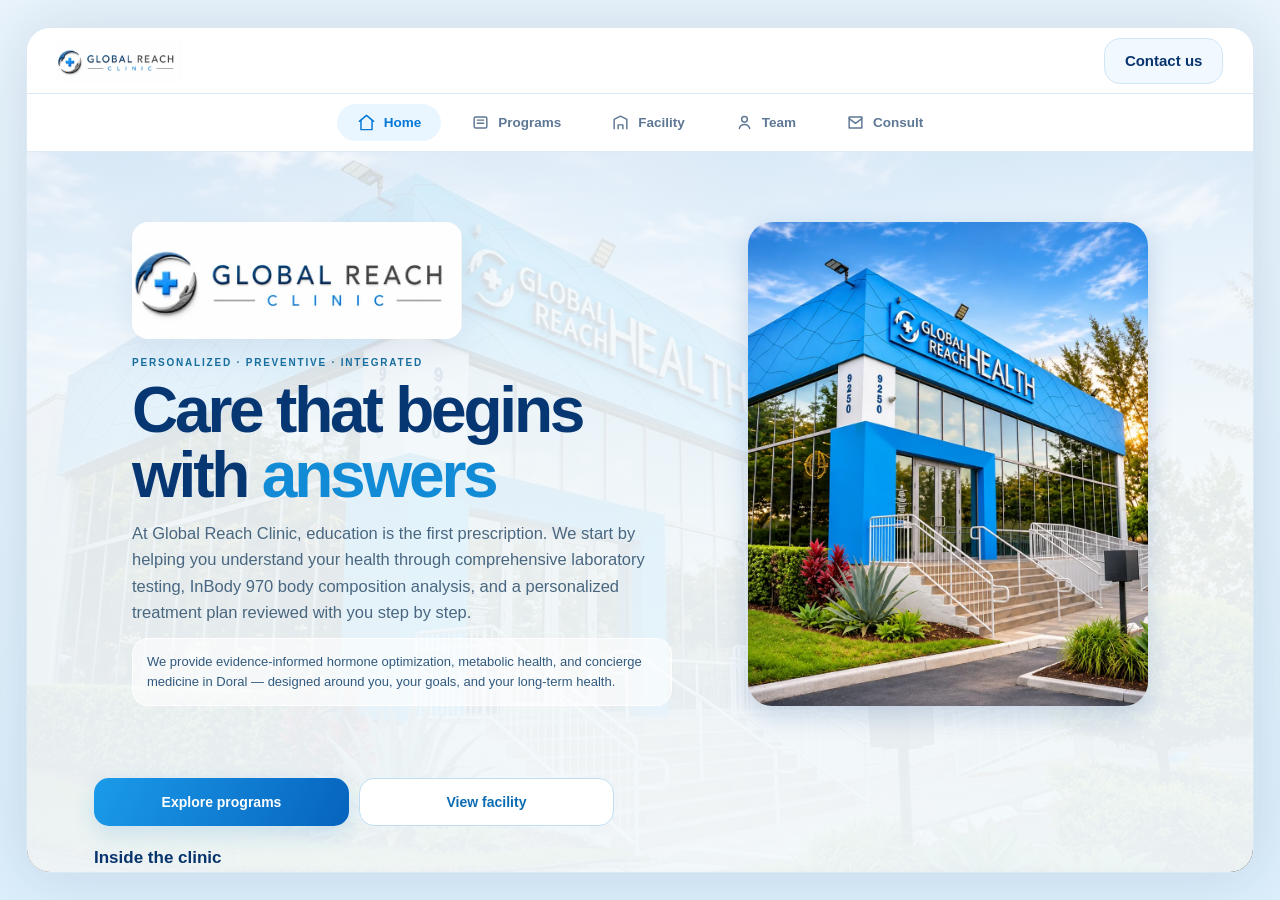
==== index.html @ 378f6320 "Web: tarjeta de envío centrada y sin asa móvil, con el correo y botón Email (mailto con el borrador)" ====
<!DOCTYPE html>
<html lang="en">
<head>
<meta charset="UTF-8">
<meta name="viewport" content="width=device-width, initial-scale=1, viewport-fit=cover, maximum-scale=5">
<meta name="theme-color" content="#f6fbff">
<meta name="description" content="Global Reach Clinic · Doral, Florida. Personalized, preventive, integrated care: medical weight loss, women's health & BHRT, men's health & TRT, and IV therapy. Explore programs and request a consultation.">
<meta property="og:title" content="Global Reach Clinic">
<meta property="og:description" content="Understand your health. Choose the right path. Explore programs and request a consultation.">
<meta property="og:type" content="website">
<title>Global Reach Clinic · Mobile Experience</title>
<link rel="icon" href="data:,">
<link rel="stylesheet" href="css/styles.css?v=21">
<link rel="stylesheet" href="css/desktop.css?v=6">
<link rel="stylesheet" href="css/images.css?v=21">
</head>
<body>
<div class="app" id="app">
<header class="header">
  <div class="header-left">
    <button class="back hidden" id="back" aria-label="Go back"><svg viewBox="0 0 24 24" aria-hidden="true"><path d="M14.5 5.5 8 12l6.5 6.5"/></svg></button>
    <button class="brand" id="logoHome" type="button" aria-label="Go to Home"><span class="logo-img" role="img" aria-label="Global Reach Clinic logo"></span></button>
  </div>
  <button class="header-btn" id="headerSchedule">Contact us</button>
</header>

<div class="screens">
  <section class="screen active" id="home"><div class="screen-inner">
    <div class="home-top">
      <div class="home-logo"><span class="logo-img" role="img" aria-label="Global Reach Clinic logo"></span></div>
      <div class="home-copy">
        <div class="eyebrow">Personalized · Preventive · Integrated</div>
        <h1>Care that begins with <span>answers</span></h1>
        <p>At Global Reach Clinic, education is the first prescription. We start by helping you understand your health through comprehensive laboratory testing, InBody 970 body composition analysis, and a personalized treatment plan reviewed with you step by step.</p>
        <div class="home-what">We provide evidence-informed hormone optimization, metabolic health, and concierge medicine in Doral — designed around you, your goals, and your long-term health.</div>
      </div>
    <div class="hero-side"><img data-img="homeBg" alt="Global Reach Clinic building in Doral"></div>
    </div>
    <div class="home-actions">
      <button class="btn" data-go="programs">Explore programs</button>
      <button class="btn secondary" data-go="facilities">View facility</button>
    </div>
    <div class="section-row"><strong>Inside the clinic</strong></div>
    <div class="gallery" id="gallery"><button type="button" class="nav-arrow prev" id="galPrev" aria-label="Previous photo"><svg viewBox="0 0 24 24"><path d="M14.5 5.5 8 12l6.5 6.5"/></svg></button><button type="button" class="nav-arrow next" id="galNext" aria-label="Next photo"><svg viewBox="0 0 24 24"><path d="M9.5 5.5 16 12l-6.5 6.5"/></svg></button><div class="gal-track" id="galTrack"><figure class="gal-slide"><img data-img="galWelcome" alt="Clinic reception"><figcaption class="gal-cap"><b>Welcome to Global Reach Clinic</b><span>A different approach to your health.</span></figcaption></figure><figure class="gal-slide"><img data-img="galBody" alt="InBody body composition analysis"><figcaption class="gal-cap"><b>Understand your body</b><span>Advanced body composition analysis.</span></figcaption></figure><figure class="gal-slide"><img data-img="galPrecision" alt="Sterile compounding cleanroom"><figcaption class="gal-cap"><b>Precision behind the care</b><span>State-of-the-art sterile compounding facility</span></figcaption></figure><figure class="gal-slide"><img data-img="galPersonal" alt="Examination room" style="object-position:center 30%"><figcaption class="gal-cap"><b>Personalized care</b><span>Tailored treatments focused on your individual health needs.</span></figcaption></figure><figure class="gal-slide"><img data-img="galDesigned" alt="Infusion suite"><figcaption class="gal-cap"><b>Designed around you</b><span>A thoughtfully designed setting for clinically supervised therapies.</span></figcaption></figure></div></div><div class="deck-dots" id="galDots"></div><div class="gal-close"><strong>Prevent · Optimize · Live Healthier.</strong><span>HIPAA-secure care · Evidence-based · Elation + Guava</span></div><div class="section-row"><strong>Why choose us</strong></div><h2 class="home-h2">Three pillars behind every program we run</h2><p class="subtitle">Education - Clinical - Technology</p><div class="deck" id="pillarDeck"><button type="button" class="nav-arrow prev deck-prev" aria-label="Previous card"><svg viewBox="0 0 24 24"><path d="M14.5 5.5 8 12l6.5 6.5"/></svg></button><button type="button" class="nav-arrow next deck-next" aria-label="Next card"><svg viewBox="0 0 24 24"><path d="M9.5 5.5 16 12l-6.5 6.5"/></svg></button><article class="pillar-card deck-card"><span class="program-icon"><svg viewBox="0 0 24 24"><path d="M11 3h3l-1 7h-3z"/><path d="M11.5 10v3"/><path d="M6.5 16.5h11"/><path d="M9 16.5V19M15 16.5V19"/><path d="M5 21h14"/><path d="M14.5 4.5c2.8.8 4.3 3 4 6"/></svg></span><h3>Education - Education is our first prescription.</h3><p>We go through your results with you, one line at a time — what each number means, why yours looks the way it does, and what actually moves it. You leave with a written plan in plain language that’s yours to keep, and a real understanding of how your body works.</p></article><article class="pillar-card deck-card"><span class="program-icon"><svg viewBox="0 0 24 24"><path d="M5.5 3.5v5a4.5 4.5 0 0 0 9 0v-5"/><path d="M4 3.5h3M13 3.5h3"/><path d="M10 17.2v.6a4 4 0 0 0 4 4h.4a4 4 0 0 0 4-4v-2.2"/><circle cx="18.4" cy="12.8" r="2.2"/></svg></span><h3>Clinical - Nothing begins without the full picture.</h3><p>Every program starts with complete bloodwork, an InBody 970 body composition scan, and a full evaluation with your provider before anything is prescribed — even IV therapy and vitamin injections. Your plan follows a written protocol built from published medical evidence. Follow-up visits and repeat labs are scheduled from day one.</p></article><article class="pillar-card deck-card"><span class="program-icon"><svg viewBox="0 0 24 24"><rect x="6" y="4.5" width="12" height="17" rx="2"/><path d="M9.5 4.5a2.5 2.5 0 0 1 5 0"/><path d="m9.3 14.2 1.9 1.9 3.6-4.1"/></svg></span><h3>Technology - Your health, all in one place.</h3><p>Your health journey deserves clarity, convenience, and a personal connection. Securely access your lab results, clinical notes, body scans, and progress anytime, all in one place. Track your improvements, celebrate milestones, and stay connected with your care team through convenient messaging for guidance and support at every step of your journey.</p></article></div><div class="deck-dots" id="pillarDots"></div><footer class="legal-foot"><div class="legal-foot-title">Legal &amp; privacy</div><nav class="legal-links"><button data-doc="privacy">Privacy Policy</button><button data-doc="hipaa">HIPAA Privacy</button><button data-doc="gfe">Good Faith Estimate</button><button data-doc="nondiscrim">Nondiscrimination</button><button data-doc="telehealth">Telehealth</button></nav><p>© 2026 Global Reach Clinic</p></footer></div></section>

  <section class="screen" id="programs"><div class="screen-inner">
    <div class="eyebrow">Programs</div><h1 class="title">Explore the care programs.</h1>
    <p class="subtitle">Programs are what patients can ask about directly. IV Therapy lives here as one of those programs.</p>
    <div class="program-list" id="programList"></div><p class="clinical-note">Care plans are offered after provider evaluation and only when clinically indicated. Services may not be appropriate for every patient.</p>
  <footer class="legal-foot"><div class="legal-foot-title">Legal &amp; privacy</div><nav class="legal-links"><button data-doc="privacy">Privacy Policy</button><button data-doc="hipaa">HIPAA Privacy</button><button data-doc="gfe">Good Faith Estimate</button><button data-doc="nondiscrim">Nondiscrimination</button><button data-doc="telehealth">Telehealth</button></nav><p>© 2026 Global Reach Clinic</p></footer></div></section>

  <section class="screen" id="programDetail"><div class="screen-inner" id="programDetailBody"><footer class="legal-foot"><div class="legal-foot-title">Legal &amp; privacy</div><nav class="legal-links"><button data-doc="privacy">Privacy Policy</button><button data-doc="hipaa">HIPAA Privacy</button><button data-doc="gfe">Good Faith Estimate</button><button data-doc="nondiscrim">Nondiscrimination</button><button data-doc="telehealth">Telehealth</button></nav><p>© 2026 Global Reach Clinic</p></footer></div></section>

  <section class="screen" id="iv"><div class="screen-inner">
    <div class="eyebrow">IV Therapy</div><h1 class="title">Browse IV therapies.</h1>
    <p class="subtitle">Select <strong>All</strong> to see the complete IV catalog, or filter by category.</p>
    <div class="iv-cover"><img class="photo" decoding="async" data-img="ivCover" alt="IV therapy image"></div>
    <div class="categories" id="ivCategories"></div>
    <div id="ivList"></div>
    <div class="info">Every infusion begins with a health history and safety screening, in a comfortable, clinically monitored environment for personalized therapies. Pricing is shown from the supplied IV catalog.</div>
  <footer class="legal-foot"><div class="legal-foot-title">Legal &amp; privacy</div><nav class="legal-links"><button data-doc="privacy">Privacy Policy</button><button data-doc="hipaa">HIPAA Privacy</button><button data-doc="gfe">Good Faith Estimate</button><button data-doc="nondiscrim">Nondiscrimination</button><button data-doc="telehealth">Telehealth</button></nav><p>© 2026 Global Reach Clinic</p></footer></div></section>

  <section class="screen" id="facilities"><div class="screen-inner">
    <div class="eyebrow">Facility</div><h1 class="title">Comprehensive Care</h1>
    <div class="all-in-one">ALL IN ONE PLACE</div>
    <p class="subtitle facility-intro">A comprehensive approach to your health, combining integrated healthcare services, advanced technology, and a dedicated team that puts your well-being first.</p>
    <div id="facilityList"></div>
  <footer class="legal-foot"><div class="legal-foot-title">Legal &amp; privacy</div><nav class="legal-links"><button data-doc="privacy">Privacy Policy</button><button data-doc="hipaa">HIPAA Privacy</button><button data-doc="gfe">Good Faith Estimate</button><button data-doc="nondiscrim">Nondiscrimination</button><button data-doc="telehealth">Telehealth</button></nav><p>© 2026 Global Reach Clinic</p></footer></div></section>

  <section class="screen" id="consult"><div class="screen-inner">
    <div class="eyebrow">Consultation</div><h1 class="title">Request a consultation.</h1>
    <div class="program-banner consult-banner"><img class="photo" data-img="programBanner" alt="Global Reach Clinic building in Doral"></div>
    <button type="button" class="address-card" id="addressCard" aria-label="Get directions to 9250 NW 25th St, Doral, FL 33172, United States">
      <span class="address-pin"><svg viewBox="0 0 24 24" aria-hidden="true"><path d="M12 21.5S5 15.6 5 9.9A7 7 0 0 1 19 9.9c0 5.7-7 11.6-7 11.6Z"/><circle cx="12" cy="10" r="2.6"/></svg></span>
      <span class="address-text">9250 NW 25th St<br>Doral, FL 33172<br>United States</span>
      <span class="address-go">Directions</span>
    </button>
    <div class="reach-card"><div class="reach-title">Reach us directly</div>
<a class="reach-row" href="tel:+17869316508"><span class="reach-ic"><svg viewBox="0 0 24 24"><path d="M5 4h4l2 5-2.5 1.5a12 12 0 0 0 5 5L15 13l5 2v4a2 2 0 0 1-2 2A16 16 0 0 1 3 6a2 2 0 0 1 2-2"/></svg></span><span class="reach-tx"><strong>Call us</strong><small>+1 (786) 931-6508</small></span></a>
<a class="reach-row" href="https://wa.me/17869316508" target="_blank" rel="noopener"><span class="reach-ic"><svg viewBox="0 0 24 24"><path d="M21 11.5a8.5 8.5 0 0 1-12.4 7.6L3 21l1.9-5.6A8.5 8.5 0 1 1 21 11.5z"/></svg></span><span class="reach-tx"><strong>WhatsApp</strong><small>Message us now</small></span></a>
<a class="reach-row" href="mailto:mdrequest@grhclinic.com"><span class="reach-ic"><svg viewBox="0 0 24 24"><rect x="3" y="5" width="18" height="14" rx="2"/><path d="M3 7l9 6 9-6"/></svg></span><span class="reach-tx"><strong>Email</strong><small>mdrequest@grhclinic.com</small></span></a></div>
    <form class="form-card" id="contactForm" novalidate>
      <div class="field"><label for="name">Full name *</label><input id="name" required autocomplete="name" maxlength="80" placeholder="Your full name"></div>
      <div class="field"><label for="phone">Phone number *</label><input id="phone" type="tel" required autocomplete="tel" inputmode="tel" maxlength="30" placeholder="(786) 931-6508"></div>
      <div class="field"><label for="email">Email *</label><span class="email-wrap"><span class="email-ghost" aria-hidden="true"><span class="ghost-typed" id="ghostTyped"></span><span class="ghost-suffix" id="ghostSuffix"></span></span><input id="email" type="email" required autocomplete="email" maxlength="120" placeholder="you@example.com"></span></div>
      <div class="field"><label for="source">How did you hear about us? *</label><select id="source" required><option value="">Select one</option><option>Google search</option><option>Instagram / Social media</option><option>Friend or family referral</option><option>Healthcare professional referral</option><option>Event / Community outreach</option><option>Other</option></select></div>
      <div class="field hidden" id="otherWrap"><label for="otherSource">Please specify *</label><input id="otherSource" maxlength="120" placeholder="Where did you hear about us?"></div>
      <div class="field"><label for="program">Which program are you interested in? *</label><select id="program" required><option value="">Select a program</option><option>Medical Weight Loss &amp; Metabolic Health</option><option>Women's Health &amp; BHRT</option><option>Men's Health &amp; TRT</option><option>IV Hydration, Nutrient Infusions &amp; Vitamin Injections</option><option>Not sure yet / General consultation</option></select><small>Programs only. Concierge Medicine and facilities are not listed as separate programs.</small></div>
      <div class="field hidden" id="ivWrap"><label for="ivSelection">Specific IV option (optional)</label><select id="ivSelection"><option value="">Please help me choose</option></select><small>Pricing is shown for reference; eligibility depends on clinical review.</small></div>
      <div class="field"><label for="reason">Why are you interested in this program? *</label><textarea id="reason" required maxlength="600" placeholder="Describe your goals or questions."></textarea></div>
      
      <button class="btn full" type="submit">Contact Global Reach Clinic</button><p class="privacy-note"><strong>Privacy &amp; messaging:</strong> this site stores nothing — your message opens in your own messaging app, ready for you to send. Please avoid sensitive medical details in your first message.</p>
      <div class="sheet-backdrop" id="confirmBackdrop"></div>
  <div class="sheet-backdrop" id="mapsBackdrop"></div>
  <div class="confirm" id="mapsSheet" role="dialog" aria-modal="true" aria-label="Choose a maps app">
    <button class="sheet-close" id="closeMaps" type="button" aria-label="Close">&times;</button>
    <strong>Open directions in</strong>
    <p class="choose-label">9250 NW 25th St, Doral, FL 33172</p>
    <a class="btn full secondary" href="https://maps.apple.com/?q=9250%20NW%2025th%20St%2C%20Doral%2C%20FL%2033172" target="_blank" rel="noopener">Apple Maps</a>
    <a class="btn full secondary" href="https://www.google.com/maps/search/?api=1&amp;query=9250%20NW%2025th%20St%2C%20Doral%2C%20FL%2033172" target="_blank" rel="noopener">Google Maps</a>
  </div>
      <div class="confirm" id="confirm">
        <button class="sheet-close" id="closeConfirm" type="button" aria-label="Close">&times;</button>
        <strong>Your message is ready.</strong>
        <div class="send-to"><img class="send-to-badge" data-img="logoMark" alt="Global Reach Clinic logo"><div class="send-to-text"><strong>Global Reach Clinic</strong><span>+1 (786) 931-6508</span><span class="send-to-mail">mdrequest@grhclinic.com</span></div></div>
        <p class="choose-label">Choose how to send it</p>
        <a class="btn full" id="openSMS" href="#"><svg viewBox="0 0 24 24" fill="none" stroke="currentColor" stroke-width="1.9" stroke-linecap="round" stroke-linejoin="round"><path d="M21 11.5a8.38 8.38 0 0 1-.9 3.8 8.5 8.5 0 0 1-7.6 4.7 8.38 8.38 0 0 1-3.8-.9L3 21l1.9-5.7a8.38 8.38 0 0 1-.9-3.8 8.5 8.5 0 0 1 4.7-7.6 8.38 8.38 0 0 1 3.8-.9h.5a8.48 8.48 0 0 1 8 8v.5z"/></svg>Message</a>
        <a class="btn full secondary" id="openWA" href="#"><svg viewBox="0 0 24 24" fill="none" stroke="currentColor" stroke-width="1.9" stroke-linecap="round" stroke-linejoin="round"><path d="M22 16.92v3a2 2 0 0 1-2.18 2 19.79 19.79 0 0 1-8.63-3.07 19.5 19.5 0 0 1-6-6A19.79 19.79 0 0 1 2.12 4.18 2 2 0 0 1 4.11 2h3a2 2 0 0 1 2 1.72c.13.96.36 1.9.7 2.81a2 2 0 0 1-.45 2.11L8.09 9.91a16 16 0 0 0 6 6l1.27-1.27a2 2 0 0 1 2.11-.45c.91.34 1.85.57 2.81.7A2 2 0 0 1 22 16.92z"/></svg>WhatsApp</a>
        <a class="btn full secondary send-email" id="openEmail" href="#"><svg viewBox="0 0 24 24" fill="none" stroke="currentColor" stroke-width="1.9" stroke-linecap="round" stroke-linejoin="round"><rect x="2" y="4" width="20" height="16" rx="2"/><path d="m22 7-10 6L2 7"/></svg>Email</a>
        <div class="note" id="linkHint" style="display:none"><strong>The app didn't open?</strong> Previews inside WhatsApp, YouTube and other apps block links to other apps. Open this page in Safari or Chrome and tap again.</div>
        <div class="info"><strong>Privacy &amp; Messaging Notice:</strong> This website does not store or send your information. Your message is prepared on your phone and opens in your own Messages or WhatsApp app — nothing is sent until you tap Send there. By messaging us, you agree to receive replies from Global Reach Clinic about your consultation at the number you provide. Message and data rates may apply. Text messaging is not fully secure: please avoid sharing sensitive medical details in your first message, and our team will guide you on what to share next.</div>
      </div>
    </form>
    <div class="foot-note">Global Reach Clinic</div>
  <footer class="legal-foot"><div class="legal-foot-title">Legal &amp; privacy</div><nav class="legal-links"><button data-doc="privacy">Privacy Policy</button><button data-doc="hipaa">HIPAA Privacy</button><button data-doc="gfe">Good Faith Estimate</button><button data-doc="nondiscrim">Nondiscrimination</button><button data-doc="telehealth">Telehealth</button></nav><p>© 2026 Global Reach Clinic</p></footer></div></section><section class="screen" id="provider"><div class="screen-inner">
<div class="eyebrow">Our team</div>
<h2 class="title">Meet your care team</h2>
<p class="subtitle">The providers behind your care — one connected team, one personalized approach.</p>
<div class="team-grid" id="teamGrid"></div>
<div class="quote">One connected team. One personalized approach.</div>
<div class="detail-actions"><button class="btn full" data-go="consult">Schedule a Consultation</button></div>
<footer class="legal-foot"><div class="legal-foot-title">Legal &amp; privacy</div><nav class="legal-links"><button data-doc="privacy">Privacy Policy</button><button data-doc="hipaa">HIPAA Privacy</button><button data-doc="gfe">Good Faith Estimate</button><button data-doc="nondiscrim">Nondiscrimination</button><button data-doc="telehealth">Telehealth</button></nav><p>© 2026 Global Reach Clinic</p></footer></div></section><section class="screen" id="member"><div class="screen-inner">
<button class="back" id="memberBack" type="button">← Our team</button>
<img class="provider-photo" id="mPhoto" alt="">
<h2 class="title" id="mName"></h2>
<p class="member-role" id="mRole" style="display:none"></p><p class="subtitle" id="mCred"></p>
<div class="quote" id="mQuote"></div>
<div class="section-row"><strong id="mAboutTitle"></strong></div>
<div class="provider-bio" id="mBio"></div>
<div id="mGlanceWrap"><div class="section-row"><strong>At a glance</strong></div>
<div class="glance" id="mGlance"></div></div>
<div class="detail-actions"><button class="btn full" data-go="consult">Schedule a Consultation</button></div>
<footer class="legal-foot"><div class="legal-foot-title">Legal &amp; privacy</div><nav class="legal-links"><button data-doc="privacy">Privacy Policy</button><button data-doc="hipaa">HIPAA Privacy</button><button data-doc="gfe">Good Faith Estimate</button><button data-doc="nondiscrim">Nondiscrimination</button><button data-doc="telehealth">Telehealth</button></nav><p>© 2026 Global Reach Clinic</p></footer></div></section><section class="screen" id="legalDoc"><div class="screen-inner"><div class="eyebrow">Legal &amp; privacy</div><h2 class="title" id="legalDocTitle"></h2><div id="legalDocBody" class="legal-body"></div></div></section>
<div class="home-bg" aria-hidden="true"><img data-img="programBanner" alt=""><div class="home-bg-wash"></div></div>
  <div class="toast" id="toast"></div>
</div>
<nav class="bottom">
  <button class="tab selected" data-tab="home" aria-label="Home" aria-current="page"><svg viewBox="0 0 24 24"><path d="M3 10.5 12 3l9 7.5"></path><path d="M5 9.5V21h14V9.5"></path></svg><span>Home</span></button>
  <button class="tab" data-tab="programs" aria-label="Programs"><svg viewBox="0 0 24 24"><rect x="4" y="5" width="16" height="14" rx="2"></rect><path d="M8 9h8M8 13h8"></path></svg><span>Programs</span></button>
  <button class="tab" data-tab="facilities" aria-label="Facility"><svg viewBox="0 0 24 24"><path d="M4 20V8l8-4 8 4v12"></path><path d="M9 20v-5h6v5"></path></svg><span>Facility</span></button>
  <button class="tab" data-tab="provider" aria-label="Team"><svg viewBox="0 0 24 24"><circle cx="12" cy="8" r="3.6"></circle><path d="M5.5 19.5c.8-3.2 3.4-5 6.5-5s5.7 1.8 6.5 5"></path></svg><span>Team</span></button>
  <button class="tab" data-tab="consult" aria-label="Consult"><svg viewBox="0 0 24 24"><path d="M4 5h16v14H4z"></path><path d="m4 7 8 6 8-6"></path></svg><span>Consult</span></button>
</nav>
</div>
<script src="js/images.js?v=21"></script>
<script src="js/imgload.js?v=21"></script>
<script src="js/legaldocs.js?v=21"></script><script src="js/app.js?v=21"></script>
<script src="js/hint.js?v=21"></script><script src="discovery/pass.js?v=4"></script>

</body>
</html>
---- css/styles.css ----
:root{--navy:#08346d;--ink:#193e67;--blue:#0478d7;--blue2:#18a6eb;--muted:#5e7794;--soft:#eef8fe;--line:#d9e9f5;--white:#fff;--shadow:0 12px 30px rgba(22,76,118,.13);--safe:env(safe-area-inset-bottom,0px)}
*{box-sizing:border-box}html,body{height:100%;margin:0;-webkit-text-size-adjust:100%}html{background:#fff}body{font-family:ui-sans-serif,-apple-system,BlinkMacSystemFont,"Segoe UI",sans-serif;background:#eaf3f9;color:var(--ink)}
button,input,select,textarea{font:inherit}button{cursor:pointer}button:focus-visible,input:focus-visible,textarea:focus-visible,select:focus-visible{outline:3px solid #55b9f5;outline-offset:3px}a{color:inherit;text-decoration:none}
.app{width:100%;max-width:480px;height:100%;min-height:0;margin:auto;background:#f8fcff;display:flex;flex-direction:column;overflow:hidden;box-shadow:0 0 60px rgba(21,61,100,.14);position:relative}
.header{flex:none;height:66px;padding:10px 16px;border-bottom:1px solid var(--line);display:flex;align-items:center;justify-content:space-between;background:rgba(255,255,255,.96);backdrop-filter:blur(10px);z-index:4}
.header-left{display:flex;align-items:center;gap:10px;min-width:0}.back{font-size:22px;padding:0;width:38px;height:38px;border:1px solid #cfe6f7;background:#f1f9ff;border-radius:14px;color:var(--navy);flex:none}.hidden{display:none!important}
.brand{display:flex;align-items:center;gap:10px;min-width:0}button.brand{background:none;border:0;padding:0;cursor:pointer;text-align:left}.logo-img{background-size:contain;background-repeat:no-repeat;background-position:left center;aspect-ratio:736/260;border-radius:12px}.brand .logo-img{height:34px;flex:none;border-radius:7px}.brand small{display:block;color:#5e7794;font-size:10px;font-weight:800;letter-spacing:.12em;text-transform:uppercase}.counter{color:#5e7794;font-size:11px;font-weight:800;letter-spacing:.08em}.header-btn{border:1px solid #cfe6f7;background:#f1f9ff;border-radius:14px;color:var(--navy);height:40px;padding:0 12px;font-weight:850;white-space:nowrap}
.screens{position:relative;flex:1;min-height:0}.screen{display:none;height:100%;overflow-y:auto;overscroll-behavior:contain;scrollbar-width:thin;scrollbar-color:#bfd9e9 transparent}.screen.active{display:block;animation:enter .22s ease-out}.screen-inner{padding:20px 20px 34px}@keyframes enter{from{opacity:.45;transform:translateX(8px)}to{opacity:1;transform:translateX(0)}}
.bottom{display:flex;align-items:center;flex:none;background:#fff;border-top:1px solid #dfeaf5;padding:7px 5px calc(7px + var(--safe));gap:2px;z-index:6}.tab{background:none;border:0;flex:1;min-width:0;color:#5e7794;font-size:10px;font-weight:800;display:flex;flex-direction:column;align-items:center;gap:4px;padding:5px 0;border-radius:12px}.tab svg{width:21px;height:21px;stroke:currentColor;stroke-width:1.85;fill:none;stroke-linecap:round;stroke-linejoin:round}.program-icon svg{width:30px;height:30px;stroke:currentColor;stroke-width:1.8;fill:none;stroke-linecap:round;stroke-linejoin:round}.iv-card .program-icon svg{width:24px;height:24px}.home-card .glyph{display:grid;place-items:center}.home-card .glyph svg{width:26px;height:26px;stroke:#0877bf;stroke-width:1.8;fill:none;stroke-linecap:round;stroke-linejoin:round}.tab.selected{color:var(--blue);background:#eaf6ff}
.eyebrow{text-transform:uppercase;letter-spacing:.18em;font-size:10px;font-weight:900;color:#176d9d}.title{font-size:clamp(29px,8.2vw,42px);line-height:1.04;letter-spacing:-.048em;color:var(--navy);margin:10px 0}.subtitle{font-size:14px;color:var(--muted);line-height:1.55;margin:0 0 16px}
.btn{display:inline-flex;align-items:center;justify-content:center;min-height:48px;padding:12px 19px;border-radius:15px;border:0;font-size:14px;font-weight:850;color:#fff;background:linear-gradient(115deg,#1b9bea,#0663be);box-shadow:0 8px 22px rgba(14,124,197,.16);gap:7px}.btn.secondary{color:#0c6cb3;background:#fff;border:1px solid #bfdef2;box-shadow:none}.btn.full{width:100%}.btn.compact{min-height:41px;font-size:13px;padding:10px 14px}
.home-top{position:relative;margin:-20px -20px 18px;overflow:hidden;display:flex;flex-direction:column;justify-content:flex-start;padding:24px 22px}
.home-logo{position:relative;z-index:1;max-width:290px;margin-bottom:18px}.home-logo .logo-img{display:block;width:100%;border-radius:16px;filter:drop-shadow(0 10px 18px rgba(7,55,115,.08))}
.home-copy{position:relative;z-index:1;max-width:290px}.home-copy h1{font-size:clamp(34px,9.5vw,48px);line-height:1.02;margin:10px 0 12px;letter-spacing:-.05em;color:#073773}.home-copy h1 span{color:#128bd6}.home-copy p{font-size:14px;line-height:1.52;color:#496780;margin:0 0 12px}.home-what{font-size:13px;line-height:1.55;color:#315a7f;background:rgba(255,255,255,.6);border:1px solid rgba(255,255,255,.7);border-radius:16px;padding:13px 14px}
.home-actions{display:grid;grid-template-columns:1fr 1fr;gap:10px;margin-top:16px}.home-card{background:#fff;border:1px solid var(--line);padding:15px;border-radius:18px;display:flex;gap:10px;align-items:center;text-align:left;color:var(--navy);font-weight:850;line-height:1.3}.home-card .glyph{font-size:24px}.home-card b{font-size:14px}.micro{font-size:12px;color:#5e7794;line-height:1.5}
.photo-card{height:170px;border-radius:22px;overflow:hidden;position:relative;box-shadow:var(--shadow)}.photo{width:100%;height:100%;object-fit:cover;display:block}.photo-card:after{content:"";position:absolute;inset:38% 0 0;background:linear-gradient(transparent,rgba(6,60,113,.55))}.photo-label{position:absolute;left:15px;bottom:15px;z-index:1;color:#fff;font-weight:850;letter-spacing:.03em}
.section-row{display:flex;justify-content:space-between;align-items:center;margin:22px 0 10px}.section-row strong{color:var(--navy);font-size:17px}.link{color:#0a7fc6;background:none;border:0;font-weight:800;font-size:13px;padding:9px}
.program-list{display:grid;gap:12px}.program-tile{border:1px solid var(--line);border-radius:19px;background:#fff;box-shadow:0 6px 20px rgba(10,71,126,.05);display:flex;gap:14px;align-items:center;padding:14px;text-align:left;width:100%}.program-icon{flex:none;width:58px;height:58px;border-radius:18px;background:linear-gradient(125deg,#d7f3ff,#eef7ff);color:#0877bf;display:grid;place-items:center;font-size:30px}.program-tile h3{margin:0 0 5px;color:var(--navy);font-size:17px;line-height:1.17}.program-tile p{margin:0;color:var(--muted);line-height:1.4;font-size:12px}.arrow{font-size:21px;color:#1489d5;margin-left:auto}
.program-banner{height:168px;border-radius:20px;overflow:hidden;margin:14px 0 20px;background:#d7edfc}.detail-section{background:#fff;border-radius:20px;border:1px solid var(--line);padding:18px;margin:16px 0}.detail-section h3{margin:0 0 12px;font-size:17px;color:var(--navy)}.detail-section ul{margin:0;padding-left:18px;display:grid;gap:9px;color:#456785;font-size:14px;line-height:1.42}.quote{background:linear-gradient(110deg,#e8f7ff,#f7fbff);border-left:4px solid #31aaf2;padding:15px 16px;border-radius:0 14px 14px 0;color:#1768a1;font-size:15px;font-weight:780;line-height:1.35}.detail-actions{display:grid;gap:10px;padding:14px 0 4px}
.iv-cover{height:145px;margin:14px 0 18px;border-radius:20px;overflow:hidden;background:#e8f5ff}.categories{display:flex;gap:8px;overflow:auto;padding-bottom:7px;scrollbar-width:none;margin:16px 0}.categories::-webkit-scrollbar{display:none}.chip{white-space:nowrap;border:1px solid #cbe2f0;background:#fff;color:#2c628c;border-radius:999px;font-weight:850;font-size:12px;padding:10px 13px}.chip.active{background:#0d79c8;border-color:#0d79c8;color:#fff}
.iv-group-label{font-size:11px;font-weight:900;letter-spacing:.14em;text-transform:uppercase;color:#2f85bb;margin:8px 0 3px}
.iv-card{display:flex;align-items:flex-start;gap:12px;background:#fff;border:1px solid var(--line);border-radius:18px;padding:15px;margin:10px 0;text-align:left;width:100%}.iv-card .program-icon{height:49px;width:49px;border-radius:15px;font-size:23px}.iv-card h3{margin:0 0 4px;color:var(--navy);font-size:15px;line-height:1.2}.iv-card p{margin:0;color:#4f6f8a;font-size:12px;line-height:1.45}.money{color:#0879ca;font-weight:900;white-space:nowrap;font-size:15px;align-self:start}.info{background:#edf8ff;border:1px solid #cfe5f4;padding:13px 14px;border-radius:16px;font-size:12px;line-height:1.55;color:#50708c;margin:12px 0}.desc{font-size:15px;color:#4d6a84;line-height:1.65}.facility-item{display:flex;gap:14px;margin:12px 0;background:white;border:1px solid var(--line);padding:11px;border-radius:18px;align-items:center}.facility-item img{width:95px;height:80px;object-fit:cover;border-radius:12px;flex:none}.facility-item h3{color:var(--navy);font-size:15px;margin:0 0 4px}.facility-item p{font-size:12px;line-height:1.42;color:var(--muted);margin:0}
.form-card{border:1px solid var(--line);background:white;border-radius:21px;padding:17px;box-shadow:var(--shadow)}.field{margin:0 0 16px}.field label{display:block;font-size:13px;font-weight:800;color:#254e70;margin-bottom:7px}.field input,.field select,.field textarea{width:100%;border:1px solid #c8ddea;border-radius:12px;padding:12px 13px;background:#f9fcff;color:#153b5d;font-size:16px;min-height:49px}.field textarea{min-height:105px;resize:vertical}.field small{font-size:11px;color:#5e7794;line-height:1.4;display:block;margin-top:5px}.email-wrap{display:block;position:relative}.field .email-wrap input{position:relative;z-index:1}.email-ghost{position:absolute;inset:1px;z-index:2;display:flex;align-items:center;padding:12px 13px;font-size:16px;white-space:pre;overflow:hidden;pointer-events:none}.ghost-typed{color:transparent}.ghost-suffix{color:#8fb0c9;pointer-events:auto;cursor:pointer}.confirm{display:none}.sheet-backdrop{display:none;position:fixed;inset:0;background:rgba(7,42,72,.45);z-index:9}.sheet-backdrop.active{display:block}.confirm.active{display:block;position:fixed;left:0;right:0;bottom:0;margin:0 auto;width:100%;max-width:480px;z-index:10;background:#fff;border:1px solid #c0e0ef;border-bottom:0;border-radius:22px 22px 0 0;padding:10px 18px calc(16px + var(--safe));box-shadow:0 -14px 44px rgba(6,50,90,.28);animation:sheetUp .28s ease}.confirm.active::before{content:"";display:block;width:44px;height:5px;border-radius:99px;background:#c9e2f2;margin:2px auto 12px}.confirm>strong{font-size:17px;color:var(--navy)}.confirm .btn{margin:5px 0}.confirm button.sheet-close{position:absolute;top:12px;right:12px;width:34px;height:34px;margin:0;border-radius:50%;border:1px solid #cfe6f7;background:#f1f9ff;color:#37617f;font-size:19px;line-height:1;display:flex;align-items:center;justify-content:center;cursor:pointer}@keyframes sheetUp{from{transform:translateY(26px);opacity:.4}to{transform:none;opacity:1}}.send-to{display:flex;align-items:center;gap:11px;background:#ebf8ff;border:1px solid #c0e0ef;border-radius:15px;padding:10px 12px;margin:12px 0 2px}.send-to-badge{width:42px;height:42px;border-radius:50%;object-fit:cover;background:#fff;border:1px solid #c0e0ef;flex:none}.send-to-text strong{display:block;font-size:14px;color:var(--navy)}.send-to-text span{font-size:13px;font-weight:700;color:#0c6cb3}.confirm .choose-label{font-size:13.5px;font-weight:650;color:#20506f;margin:10px 0 2px}.confirm .fineprint{font-size:10.5px;color:#7d9db4;text-align:center;margin:9px 0 0}.confirm .btn{gap:9px}.confirm .btn svg{width:19px;height:19px;flex:none}.confirm p{font-size:12px;line-height:1.6;color:#37617f;margin:9px 0}.confirm button{width:100%;margin:5px 0}.bar{height:5px;background:#e1f0fa;border-radius:5px;overflow:hidden;margin:0 20px 12px}.bar span{display:block;height:100%;background:#1189d9;width:0;transition:width .2s}.empty{padding:18px;text-align:center;color:#5e7794}.foot-note{font-size:11px;text-align:center;color:#5e7794;margin-top:16px}.toast{position:absolute;bottom:86px;left:18px;right:18px;z-index:12;background:#0a3b76;color:#fff;padding:13px 17px;border-radius:14px;text-align:center;display:none;font-size:13px;box-shadow:0 12px 28px rgba(7,52,92,.31)}.toast.show{display:block}
@media (max-width:360px){.screen-inner{padding:16px 15px 28px}.home-top{margin:-16px -15px 18px;padding:20px}.header{padding:8px 14px}.brand .logo-img{height:30px}.tab{font-size:9px}.program-tile{padding:11px}.program-icon{width:48px;height:48px}}
@media (min-width:600px){body{display:grid;place-items:center}.app{height:min(900px,94%);max-height:94%;border-radius:28px;border:1px solid #dbe9f4}.bottom{padding-bottom:9px}}
@media (prefers-reduced-motion:reduce){*{animation:none!important;scroll-behavior:auto!important}}
@media (max-width:599px){body{background:#fff}.app{position:fixed;inset:0;height:auto;margin:0 auto}}
.all-in-one{font-size:15px;font-weight:800;letter-spacing:4px;color:#1189d9;margin:4px 0 10px}
.facility-intro{font-weight:700;color:#20506f}

.field select{appearance:none;-webkit-appearance:none;background-image:url("data:image/svg+xml;utf8,<svg xmlns='http://www.w3.org/2000/svg' width='14' height='9' viewBox='0 0 14 9'><path d='M1 1l6 6 6-6' fill='none' stroke='%2320506f' stroke-width='2' stroke-linecap='round' stroke-linejoin='round'/></svg>");background-repeat:no-repeat;background-position:right 14px center;padding-right:40px}

#openWA{background:linear-gradient(115deg,#2fdc74,#0ea44e);border-color:transparent;color:#fff;box-shadow:0 8px 22px rgba(14,164,80,.16)}

.back{display:grid;place-items:center;box-shadow:0 2px 8px rgba(10,71,126,.06)}
.back svg{width:19px;height:19px;fill:none;stroke:currentColor;stroke-width:2.6;stroke-linecap:round;stroke-linejoin:round;transform:translateX(-1px)}
.address-card{display:flex;align-items:center;gap:12px;background:#fff;border:1px solid var(--line);border-radius:16px;padding:13px 15px;margin:-8px 0 18px;text-decoration:none;box-shadow:0 6px 20px rgba(10,71,126,.05)}
.address-pin{flex:none;width:40px;height:40px;border-radius:50%;background:#eaf6ff;display:grid;place-items:center}
.address-pin svg{width:21px;height:21px;fill:none;stroke:#0877bf;stroke-width:1.9;stroke-linecap:round;stroke-linejoin:round}
.address-text{flex:1;font-size:14.5px;font-weight:700;line-height:1.45;color:var(--navy)}
.address-go{flex:none;font-size:13px;font-weight:800;color:#0877bf}

.address-card{font:inherit;text-align:left;cursor:pointer;width:100%}
#mapsSheet .btn{margin:5px 0}

.consult-banner{height:auto;aspect-ratio:16/9}

.detail-section p{font-size:14.5px;color:#4d6a84;line-height:1.65;margin:0 0 10px}
.detail-section p:last-child{margin-bottom:0}
.tagline{text-align:center;color:#1768a1;font-weight:800;font-size:13.5px;letter-spacing:.02em;margin:18px 0 2px}

.check-list{list-style:none;margin:0;padding:0;display:grid;gap:12px}
.check-list li{position:relative;padding-left:30px;font-size:14.5px;color:#4d6a84;line-height:1.55}
.check-list li::before{content:"\2713";position:absolute;left:0;top:0;color:#1b9bf0;font-weight:900}
.ready-line{text-align:center;color:var(--navy);font-weight:800;font-size:16px;margin:20px 0 0}

.detail-section.collapsible h3{display:flex;justify-content:space-between;align-items:center;gap:10px;cursor:pointer;margin:0}
.detail-section.collapsible.open h3{margin:0 0 12px}
.detail-section.collapsible .sec-body{display:none}
.detail-section.collapsible.open .sec-body{display:block}
.sec-chev{flex:none;color:#1b9bf0;transition:transform .25s}
.detail-section.collapsible.open .sec-chev{transform:rotate(180deg)}

.home-h2{font-size:24px;line-height:1.15;letter-spacing:-.03em;color:var(--navy);margin:2px 0 8px}
.pillar-list{display:grid;gap:12px}
.pillar-card{background:#fff;border:1px solid var(--line);border-radius:20px;padding:18px}
.pillar-card h3{font-size:16.5px;color:var(--navy);margin:12px 0 8px;line-height:1.35}
.pillar-card p{font-size:14px;color:#4d6a84;line-height:1.6;margin:0}
.journey-top{display:flex;justify-content:space-between;align-items:flex-start}
.journey-top + h3{margin-top:12px}
.step-num{color:#9db8cc;font-weight:800;font-size:14px}
.program-icon.round{border-radius:50%}

.deck{position:relative}
.deck-card{overflow:hidden;position:absolute;left:0;right:0;top:0;transition:transform .5s cubic-bezier(.22,.9,.28,1);will-change:transform;user-select:none;-webkit-user-select:none;touch-action:pan-y;cursor:grab;box-shadow:0 10px 26px rgba(11,84,140,.08)}
.deck-card.dragging{transition:none;cursor:grabbing}
.deck-dots{display:flex;gap:7px;justify-content:center;margin:14px 0 2px}
.deck-dot{width:8px;height:8px;border-radius:99px;background:#c3d9ea;border:0;padding:0;cursor:pointer;transition:all .3s}
.deck-dot.active{background:#0b84d6;width:22px}

/* Galería visual de Home (guía del diseñador, sección 02) — deslizable, con puntos */
.gallery{overflow:hidden;border-radius:18px;box-shadow:0 10px 24px rgba(11,61,145,.12);touch-action:pan-y}
.gal-track{display:flex;transition:transform .38s ease}
.gal-slide{position:relative;flex:0 0 100%;margin:0}
.gal-slide img{width:100%;aspect-ratio:16/10.6;object-fit:cover;display:block;-webkit-user-drag:none;user-select:none}
.gal-cap{position:absolute;left:0;right:0;bottom:0;padding:30px 14px 12px;background:linear-gradient(transparent,rgba(6,43,77,.80));color:#fff;pointer-events:none}
.gal-cap b{display:block;font-size:16.5px;letter-spacing:.02em;text-transform:uppercase;line-height:1.25}
.gal-cap span{font-size:12.5px;opacity:.94}
.gal-close{text-align:center;padding:12px 8px 2px}
.gal-close strong{display:block;font-size:19px;color:#0b3d91;letter-spacing:.01em}
.gal-close span{display:block;margin-top:4px;font-size:12px;color:#5b7a94;letter-spacing:.06em;text-transform:uppercase}

/* Textos Home (guía): intro de Find the right care */
.care-intro{font-size:14px;line-height:1.55;color:#315a7f;margin:2px 0 10px}

/* Privacy & Messaging Notice (nota corta en el formulario) */
.privacy-note{font-size:12px;line-height:1.5;color:#5b7a94;margin:10px 2px 0}

/* Apartado del proveedor + pie legal en cada pantalla */
.provider-photo{width:100%;border-radius:18px;display:block;margin:4px 0 12px}
.provider-bio p{font-size:14px;line-height:1.6;color:#315a7f;margin:0 0 10px}
.glance{background:#fff;border:1px solid var(--line);border-radius:18px;padding:6px 16px}
.glance-row{padding:10px 0;border-top:1px solid #e6f1fa}
.glance-row:first-child{border-top:0}
.glance-row span{font-size:11.5px;font-weight:800;letter-spacing:.06em;text-transform:uppercase;color:#1768a1}
.glance-row p{margin:3px 0 0;font-size:14px;line-height:1.5;color:#0b3d91;font-weight:600}
.text-link{display:block;margin-top:12px;background:none;border:0;padding:0;font-size:14px;font-weight:750;color:#1768a1;cursor:pointer;text-align:left}
.legal-body h3{font-size:15.5px;color:#0b3d91;margin:16px 0 6px}
.legal-body p{font-size:13.5px;line-height:1.6;color:#315a7f;margin:0 0 8px}
.legal-foot{margin-top:26px;border-top:1px solid var(--line);padding:14px 2px 4px}
.legal-foot-title{font-size:11px;font-weight:800;letter-spacing:.08em;text-transform:uppercase;color:#1768a1;margin-bottom:8px}
.legal-links{display:flex;flex-wrap:wrap;gap:6px 14px}
.legal-links button{background:none;border:0;padding:2px 0;font-size:12.5px;font-weight:650;color:#315a7f;cursor:pointer;text-decoration:underline;text-underline-offset:2px}
.legal-foot p{font-size:11.5px;color:#7d9db4;margin:10px 0 0}

/* Fondo del Home: la foto del edificio fija, el contenido corre frente a ella */
#home{position:relative;z-index:1}
.home-bg{position:absolute;inset:0;z-index:0;display:none;overflow:hidden;pointer-events:none}
#home.active ~ .home-bg{display:block}
.home-bg img{position:absolute;inset:0;width:100%;height:100%;object-fit:cover;object-position:center 30%}
.home-bg-wash{position:absolute;inset:0;background:linear-gradient(180deg,rgba(243,249,252,.86) 0%,rgba(243,249,252,.93) 45%,rgba(243,249,252,.96) 100%)}
#home .screen-inner{position:relative;z-index:1}

/* Flechas flotantes de navegación (galería y mazos de tarjetas) */
.gallery{position:relative}
.nav-arrow{position:absolute;top:50%;transform:translateY(-50%);width:38px;height:38px;border-radius:50%;background:rgba(255,255,255,.88);border:1px solid rgba(188,217,242,.95);box-shadow:0 4px 14px rgba(11,61,145,.22);display:flex;align-items:center;justify-content:center;cursor:pointer;z-index:40;padding:0}
.nav-arrow svg{width:20px;height:20px;fill:none;stroke:#0b5fa5;stroke-width:2.6;stroke-linecap:round;stroke-linejoin:round}
.nav-arrow.prev{left:10px}
.nav-arrow.next{right:10px}
.nav-arrow:active{transform:translateY(-50%) scale(.93)}

/* Flechas de los mazos: abajo a la derecha, sin tapar el texto */
.deck .nav-arrow{top:auto;bottom:12px;transform:none;width:34px;height:34px}
.deck .nav-arrow.prev{left:auto;right:56px}
.deck .nav-arrow.next{right:12px}
.deck .nav-arrow:active{transform:scale(.93)}

/* Flechas de los mazos: a cada lado de las tarjetas, por fuera */
.deck{margin:0 26px}
.deck .nav-arrow{top:50%;bottom:auto;width:36px;height:36px;transform:translateY(-50%)}
.deck .nav-arrow.prev{left:-32px;right:auto}
.deck .nav-arrow.next{right:-32px;left:auto}
.deck .nav-arrow:active{transform:translateY(-50%) scale(.93)}

/* Tarjetas de Programs como en el website: titular, 3 puntos y Learn more */
.program-tile.as-card{flex-direction:column;align-items:stretch;gap:0;text-align:left}
.tile-head{display:flex;align-items:center;gap:12px}
.tile-head h3{flex:1;margin:0}
.tile-tag{margin:10px 0 0;font-size:13.5px;line-height:1.5;color:#315a7f}
.tile-points{list-style:none;margin:11px 0 0;padding:11px 0 0;border-top:1px solid #e6f1fa;display:grid;gap:8px}
.tile-points li{display:flex;gap:9px;align-items:flex-start;font-size:13.5px;line-height:1.45;color:#315a7f}
.tick{flex:0 0 auto;width:19px;height:19px;border-radius:50%;background:#eaf5ff;display:flex;align-items:center;justify-content:center;margin-top:1px}
.tick svg{width:11px;height:11px;fill:none;stroke:#0b5fa5;stroke-width:3.2;stroke-linecap:round;stroke-linejoin:round}
.tile-more{margin-top:11px;font-size:13.5px;font-weight:750;color:#1768a1}
.tile-more::after{content:" ›"}
.clinical-note{font-size:12px;line-height:1.55;color:#5b7a94;margin:14px 2px 0}

/* Team: parrilla y fichas (2026-11-17) */
.team-grid{display:grid;grid-template-columns:1fr 1fr;gap:12px;margin:16px 0 6px}
.member-card{display:flex;flex-direction:column;justify-content:flex-start;background:#fff;border:1px solid #dbe7f3;border-radius:18px;overflow:hidden;text-align:left;padding:0;cursor:pointer;box-shadow:0 4px 14px rgba(11,60,110,.06);font:inherit}
.member-card img{width:100%;height:auto;display:block}
.member-card .mc-body{padding:10px 12px 12px}
.member-card .mc-name{font-weight:700;font-size:15px;color:#0b3c6e;line-height:1.25}
.member-card .mc-cred{font-size:12px;color:#0b5fa5;font-weight:600;margin-top:2px}
.member-card .mc-focus{font-size:12px;color:#5b7a94;margin-top:4px;line-height:1.35}
.member-card .mc-link{font-size:12px;font-weight:700;color:#0b5fa5;margin-top:8px}
#memberBack{position:static;width:auto;height:auto;padding:9px 16px;border-radius:999px;background:#eaf3fb;color:#0b5fa5;font-weight:700;font-size:14px;border:1px solid #cfe3f5;margin-bottom:12px;display:inline-block}
.mc-role{font-size:12.5px;font-weight:700;color:#0b3c6e;margin-top:2px}
.member-role{font-size:17px;font-weight:700;color:#0b3c6e;margin-top:2px}
---- css/desktop.css ----
/* ===== Capa de escritorio (≥1024px). Por debajo de ese ancho, este archivo no cambia nada. ===== */
.reach-card{display:none}
.hero-side{display:none}
.send-email{display:none}
.send-to-mail{display:none}
@media (min-width:1024px){
  body{background:linear-gradient(180deg,#e9f4fc 0%,#dceefb 100%)}
  .app{max-width:1280px;width:96vw;height:94vh;border-radius:24px}
  .header{padding:14px 30px}
  .brand .logo-img{height:44px}
  .header-btn{height:46px;padding:0 20px;font-size:15px;border-radius:16px}
  .screens{order:2}
  .bottom{order:1;border-top:0;border-bottom:1px solid #dfeaf5;justify-content:center;gap:10px;padding:10px 16px}
  .tab{flex:0 1 auto;flex-direction:row;gap:8px;font-size:13.5px;padding:9px 20px;border-radius:99px}
  .tab svg{width:19px;height:19px}
  .screen-inner{max-width:1180px;margin:0 auto;padding:36px 44px 52px}
  .screen .title{font-size:32px}
  .home-h2{font-size:27px}
  .home-top{border-radius:26px;padding:54px 58px;min-height:460px;display:flex;flex-direction:column;justify-content:center}
  .home-logo{max-width:330px}
  .home-copy{max-width:600px}
  .home-copy h1{font-size:64px}
  .home-copy p{font-size:16.5px;line-height:1.6}
  /* Tarjeta del edificio en el hero (foto vertical, solo escritorio) */
  .home-top{position:relative}
  #home .home-copy{max-width:540px}
  .hero-side{display:block;position:absolute;right:58px;top:54px;bottom:54px;width:400px}
  .hero-side img{width:100%;height:100%;object-fit:cover;border-radius:24px;box-shadow:0 10px 26px rgba(11,61,145,.18);display:block}
  .home-actions{max-width:520px}
  /* G2 — galería en mosaico: las cinco fotos a la vez, en su formato */
  #gallery{height:520px}
  #galTrack{transform:none!important;display:grid;grid-template-columns:1.55fr 1fr 1fr;grid-template-rows:1fr 1fr;gap:14px;height:100%}
  .gal-slide{flex:none;height:100%;border-radius:14px;overflow:hidden}
  .gal-slide:first-child{grid-row:1/3}
  .gal-slide img{height:100%;aspect-ratio:auto;object-fit:cover}
  #galPrev,#galNext,#galDots{display:none}
  .gal-cap b{font-size:14px}
  .gal-cap span{font-size:11.5px}
  .gal-slide:first-child .gal-cap b{font-size:19px}
  /* T1 — los tres pilares lado a lado, con su formato de tarjeta */
  #pillarDeck{display:flex;gap:18px;height:auto!important;margin:0}
  #pillarDeck .deck-card{position:relative!important;flex:1 1 0;transform:none!important;left:auto;right:auto;top:auto;padding:30px 34px}
  #pillarDeck .nav-arrow{display:none}
  #pillarDots{display:none}
  /* D1 — detalle: banner en proporción y columna de lectura */
  .program-banner{height:380px}
  .program-banner img{object-position:center 18%}
  #programDetail .eyebrow,#programDetail .title,#programDetail .quote,#programDetail .desc,#programDetail .detail-section,#programDetail .ready-line,#programDetail .tagline,#programDetail .detail-actions{max-width:840px;margin-left:auto;margin-right:auto;width:100%}
  #programList{display:grid;grid-template-columns:1fr 1fr;gap:18px}
  .team-grid{grid-template-columns:repeat(4,1fr);gap:20px}
  #member .screen-inner{max-width:1060px}
  #member .provider-photo{float:left;width:350px;margin:4px 34px 18px 0;border-radius:22px}
  #facilityList{display:grid;grid-template-columns:repeat(3,1fr);gap:18px}
  #ivList{display:grid;grid-template-columns:repeat(3,1fr);gap:16px}
  #consult .screen-inner{display:grid;grid-template-columns:1.12fr .88fr;column-gap:26px;row-gap:18px;align-items:start}
  #consult .eyebrow,#consult .title{grid-column:1/-1}
  #consult .form-card{grid-column:1;grid-row:3/span 3;padding:26px}
  #consult .consult-banner{grid-column:2;grid-row:3;height:196px;width:100%;aspect-ratio:auto;margin:0;border-radius:20px;overflow:hidden}
  #consult .consult-banner img.photo{width:100%;height:100%;object-fit:cover;object-position:center 32%;display:block}
  #consult .address-card{grid-column:2;grid-row:4;width:100%}
  #consult .reach-card{display:block;grid-column:2;grid-row:5;background:#fff;border:1px solid var(--line);border-radius:21px;padding:18px;box-shadow:var(--shadow)}
  #consult .legal-foot{grid-column:1/-1}
  #contactForm{display:grid;grid-template-columns:1fr 1fr;column-gap:16px}
  #contactForm .field:has(#email),#contactForm .field:has(#reason),#contactForm #otherWrap,#contactForm #ivWrap,#contactForm>.btn,#contactForm>.privacy-note{grid-column:1/-1}
  .reach-title{font-size:16px;font-weight:850;color:var(--navy);margin-bottom:8px}
  .reach-row{display:flex;align-items:center;gap:12px;padding:10px 12px;border-radius:14px;text-decoration:none}
  .reach-row:hover{background:#f1f9ff}
  .reach-ic{width:40px;height:40px;flex:none;border-radius:50%;background:#eaf6ff;display:grid;place-items:center}
  .reach-ic svg{width:20px;height:20px;stroke:#0c6cb3;stroke-width:1.8;fill:none;stroke-linecap:round;stroke-linejoin:round}
  .reach-tx strong{display:block;font-size:14.5px;color:var(--navy)}
  .reach-tx small{font-size:13px;color:#5e7794;font-weight:650}
  .legal-body{max-width:840px;margin:0 auto}
  .confirm.active{left:50%;right:auto;top:50%;bottom:auto;transform:translate(-50%,-50%);width:480px;max-height:calc(100vh - 48px);overflow-y:auto;border-bottom:1px solid #c0e0ef;border-radius:22px;animation:sheetFade .2s ease}
  .confirm.active::before{display:none}
  .send-to-mail{display:block}
  .confirm .send-email{display:flex;background:#fff;color:#0c6cb3;border:1.5px solid #9fd0ee}
  @keyframes sheetFade{from{opacity:.3}to{opacity:1}}
}

/* Levitación ligera al pasar el cursor (solo escritorio con ratón) */
@media (min-width:1024px) and (hover:hover){
  .program-tile,.member-card,.facility-item,.iv-card,.detail-section{transition:transform .25s ease,box-shadow .25s ease}
  .program-tile:hover,.member-card:hover,.facility-item:hover,.iv-card:hover,.detail-section:hover{transform:translateY(-4px);box-shadow:0 18px 34px rgba(11,61,145,.16)}
  #pillarDeck .deck-card{transition:transform .25s ease,box-shadow .25s ease}
  #pillarDeck .deck-card:hover{transform:translateY(-4px)!important;box-shadow:0 18px 34px rgba(11,61,145,.16)}
}
---- css/images.css ----
/* Fondos con fotografía (logo y portada del Home).
   Separados del diseño: cambiar la foto no toca los estilos. */
.logo-img{background-image:url("[data-uri]")}
.home-top{background:transparent;base64,UklGRpo4AQBXRUJQVlA4II44AQDwPQSdASpwAyECPnk0lUekoqIuqpcMAdAPCWVuR6L4uXd37oavfgc5FIrgt7KNoJ/Rud4/yluPHcUVGNGlSvMdvj3r/5KNnHauL8T/n/cd8JPIvlv9F0lMtXnDNzsaf+T10/of2Ff1//XXsUf3P0d/1P0Y/Ni9GDqyt6dtQzzv+l/4/hH5dfiv8H/o//H/lvl//Lco/Z//1ehX9D/KX9r/Ie1/+s/+H+v8cfl9/zf6T2C/zz+v/8D/C+wX+H20O6/7f9u/YL90fvf/p/z/qkfZf+7/c+rf77/sf2q+AL9jf/T7E/9zxHvy//d/dD4C/6//t//r7PX+3//P+T6VP1//lewj+zn7S9uNgiZKVvFWeeeeeeeL3oiCGyW56PZAN2Qg9G2cTs/YlCpf7OHetTLjX6O2F9999999999999771AgaaaaaaF7ctSN6wJv8pvDmf/e+eXsvDwqR7uUAs9F6di3N0NbUGy9Dc4+zxAc/8GJYt3K4x53/UHKBxg38IU7H2brqu8SNcwB+uI9gi7bjy47g2/n43UpHoGMF96CB/desYxjGMZbxuh1NRFOevwFw/uwtupIYew9rl/w1uXDKC8BUTY0Z7MDROejo3BJ8G7bB1153Qfw9NNNNNNK0vOIPKqZ+IfO7/W8Lj+xROV8ncK/BdxxwvKjeV1f//aKyGAdXotKUpSlKUpSlKT8UScXYY/aBjrpqS0ZSpdaUykUTtTnYsGwk6mXcXbur/JlRaqaaaZqrfcfmsCGP//MSF2Q49R7OyBaf9wuYsIsDziIS0n8RIA+1RdJlw3ZmgDBKtOfs9AE9vdGuZEMrnOcuaP8T4yVNK9L/yaEjr6lfFlt14BUTxrGK3u70ADdv55ylzF5QWqmmmi0H3vobDB0drtqv5wQu7FUac+mLpVatB3EkQeOmvtkkFrWZY4fXzFmUWd4Z/G+A/lqIu0PndxYcZ9jBLg55HrcocKNvwFnInkkb3P3SocT/q+JYpWxjGMYwWqTOTQpLy6UdjnitW9VbZYscTmH15sb8jjo8WlTAHd6IgNX64NmZ/pU8VKW1PtgIY9LyjuPaFBV6886246OfQ7l993cfLh1F2SohGSAOmVb1fzerWkClJnxupb9ugmz0R9OnJoEEYds8uI8LhEKqWiyTGiItYB9rCZGXhspcrytDFB2dLSUHearqGiIRHwLRJmAta1rKUw8uUbwWxFxVf0KsUOQV6kXlBj3suSbXvFvAtSmp+cC+rA/DyhQ5wxg/6YSGPv1NwgJK9epCOvyVCVKl+GL/RJtawuTiXgy98HFoyyB3yPmfO8WuFsZESDPPRiu/cOEbEhBmVIAM8gkp+5/Y9xWLDtWKjLIbQMBOpzRUnLedoB+NNqo3K/pslwiwWxFGyVW20LwN8vZUu0TBP3eK9FFh01qsvQCUH4j2sZC9BlzGZOESC/iGIy3rljGQCC8b4oh/aMPN8U3SKqShXSu86PghCbqX4WOXzMq4HqYgFj+ECt3bjhxbtfwSu124OX9H2zQBb0IRhmeCSIOsiGVM8dDVz8MgjEPZnRPk6/+TNGxHkaDybZEIP/bgDOWUNhqIC9P3oCyqecawtM9PTIn6+yz4LNNaIBBPAyPC6sEb2fC9IAxtTyqRCdk0uZXtQScdg88rjHB9EF/GVUJjYUZH6jEt+m3inLcAGdyK37KU9TsFqx0N8J4zIHytVhuWYLchh22KSe06UC1po/8Il5wo6i0MvzHRFdFQ5HaKUpRy2W2rWVEt+WonB3PiBo4FBKgPC+kPrvmM2YXchcEDnt+u1xhf/z6pU6ArWhKimQkLLTqo/Ckl91UW0HnYAtMLetJazmcvnOXtqj+On2oqHDw6a8U7QZEg1vL/MyvH0lMFwlD9ygQm+cU9DokpzCkTabiBrBzD+f/01+AFAfONoIjxXfaen19dF0BBzvKBdi//4TT91sS2kOXqYk4GmyF6Ta2O67rErYxU2tuq5y6Juwj4UnCsuavGM8TM6RAPKN383b81QrN6r93Ra4m/GkYsRpUvDAW2COEQY377lizAj9ExzkF7I+jwCNOVTJN1ut4o0nV8G+MxhvJeNzebwobcaHVjDmxOT09j+tNVGZxQyozfp11sVxdHtNdRuZgJg2d6WPtrf0+fBKB8ay0W+vD1talyZ27U07+r4V33scrVXuGmIGl/DeF0yaXIqCXO/l23PEcUxnulnC0+s8l5VF5y/KXwKP3bEx6cn/FawQVrHs5d8+aouz//5uq0mD6xf9UDQ8Y86ZBjTwXY6oYK1Kx5yXy9ooqOip/vHTwIgbwe01Fb4mcKquLVU/WjcAbmF0dV4j/mAblDrgkfFQdU8yCYNjLoR9lbAncMEfekI3mvLv9Fjk24saN/I2RRh2fANNhrP+VHPE5wVJ9AvPJQG5ybTltkHip4gKdIDtnh2EV+hn/Ck5udZh7NreZGJJ91TQUDBu99iUsR+pe7KITWQehpyTlN3WaSt2Ou5+HmIhsX2woL308s6amiJpESJisyPahp6aJ3OuXmLzjRaOKKjtIb7X6J8l5GJFzFduV/kcZFalN8nG5xUjx9/0hR/yajYPONp16opbbELOLMIOvtzORJg4mrHcibHmIAwUVIss/[base64]//7q8dv8Ta2fhMHoEIIKP0isnm/6oXOT1OVuAGOIpugbsSf+lZhY4RHmg81eejgmTk0JPdOXEhWy5NOu2O1eURKra9AUDYcgt8CaWQSNjZfI39mjIT+3nGHrPFKGD0wW1SG2wZtIkU3wPnZ+bbuKi18VBfCMf5dVVJTug3wsOMtYD8KaXjaz2YUQx9wjoSP/jt14Xg0eRvXnT35y91iXzRGnT4fA4NzxOK05wwr2QJ5IoNgF3oFl1on6JTt+1SaArDrnwfLl+1X7PPyHUWcnGu7v8fS63qZYsnk0F09LMO15BGdRq7Tv7kHMK7BlPdoEOs6kMobcnRQ/hNf/ZG//yg8wFMUYl3du3h3xC7WQu03MLjwrCFC9XloUh1V247xDDugtf5ZTNur8LXC1QFUa3K798L0eOAhlAur/YaKqS6pNevk7s2JVwv5vBqnAVIZG/fWZJn+/+LG6066jng1iHNAI0rqb3QjuO92+NhysWgAKYCGeLJiR7vbvJPpxIr+g2Q92lg8A9sUUoKS6lU/R5cQY/0L2CF0gJ4poU/MuEgk2skQODo8dF7Qqvs0JBik8cr1OtnQXnNE+vVJ27YERill9OtHXZL9B4XgeQ41rO6zUQgXzIsvw5+LjvQtIlxsXPrm0yy29VAAaA8grQ7i9ymdeyqJkwA4G+R6XZPnQlz3gbP77cakG/[base64]/YREKD/[base64]/4B/tzo+e/DGSe4kelIBynWK1HAI82nt7HPDY3e7ejQXv4WlvCLqw7CyT9ajQuDYHRQZ5GooEO3zrgutOJrbU/b9C+FJisCw1wT3St1NBonHKHly1Exw72fahCMv/Mgk+A2WWTmTu7AsqEveF7TpnjP61yg6qTX2+WFs08Z/6LlCj9iu6zNrb8bXc/Zr1w8brg6/8QTEAaM7/6xSMhb+7NVLVi5/6DVXpncS88j8eZ20+jQzl2JMuR1rIvxMovCOykjaZihhns6VUC50/Sslj8IYF8WkzIR8IGb+Yrma1cJ3hZzjP2a3cfKG75rxVbUf7lv54LXF86P/PEkHfT70/k0FbTlpxVGxtiv2TMa8phUefkAMfzgmt9waPkBJsve9IWgR7tIwn8jqOmdhfetnKTtYvdYKqg9H7gCgD3sNmLmkmHi1vEBpDSE809f7KI5QnwdlJY9u2e/BqVMkvvu9pduoZ4e8sNikS2crFejbKzFStr7rgiSyvl/YsQ3lxl57Un22CwuTxLSqsz30hTucWgB6kT7aD5+1maAMmzTSc2UC3I5EJEk3hx3EcsIF/6fJqVhSMcv3eMGfkifzqm/sVCBJw9pqDCgzSv1VNJ4tjuXFx+MjkhLMCDJ14HPRM3yyk83JM8/hFen1VQxBzRsRNVwueHR4Li+LFBc7e4w0LSMyLQ20bXdfkGSPvOP6ABNekPusnnot3M6Bdxvk8zWcbeW+wCz+w5KaW4Sk5qBwa+8o0i3xU2ohdmoIEDU3lYDWG3GlH/[base64]/[base64]/aPSmj846XxRaz39R0guC+ZPDJuXujcua4PioB2w42PGkWuAs1gdPUh8+Hnm+ykMvpfnO9raJ9+CzwfhKs74zXDiUVJoy0mBlF1v29FBIIhlnaJ8xUb/TyXldi3rtGGYtAm21tv4t3nDXKDDHl5tg+2wjBqc7pi4fH5sVjf7D+s/2hI1NYu5J0yEgWEnsP5A6nKoo8cuyQGl7cC1AcMo4ar8WQESRmwssMtgpqHkX8eux05jAVOv8PxZTaaxPZBlznOPkX983JyWeUq031qP8ydG57bkBE538mK4/PW8+NuBZJWHlYQ7nsk/yzVaI45hAUQfQ4AgvQLkNzk58uh/qVTH0MGW69w64jOsaVbmdQK8z8AFdqd1A1aG8z90dZn0QU+IBX40mm/ZAhy12ex7wZO1OFIN5uE9+8bdwPmrTVLJspwsIIzMYKXRDYScQpQmbBIYMwHBHa/OGcDynDvDTJV1c6PIzURs2SqwpR+pzXQVeeJ9b3zLuL61zm15m/jlugmfVPOQnmLt2EkZUfdkE4EJgbq/gRG8Ol6jZA3vcVpMzb8/hUvHfxmQDlqYvstVApKKLsj2pV2Ot7lxYvTgAJ0K89e9Rm/K6UPsQCscVW8hc6Y7ZQkQDATCOatpapIEWfLbqir0yXS1W8lItTv+63ltjXnZ1eaAMTPhAvdjX1mOdNF+9HPB5XdG8r0qyq/qtS7TD2RjVDVS4d16u4442rSmWY4Cxezdul0caFYU9o5OFCitn9/UNPyvBTkvDfaY1oZuMD8oSUUC3gjPE5S+Hnz6asRFu0zsWsS5lFlXikW6p2PcMxSaN3lOedlu89sMP2GgS73I3gQ4wqm26iB4slwms3/Cnfn9QM/xaJPlo4cM34k1vJEFLWTdRwGNnOFubBW0o3rcn7uFHKstkukv9HvPlU/lLADpgWCZrvUN7KFM+dmARgE59c0zAq84aYZmDqIJk3LCJ+sh/XxRvmuPo8H/eIY+57lKf8TwpQRC9owPIgKqwWj8buP9QA8+UtsfsYa5r/RFnc7F8k1QJXY2OFpwrDxQhCyMPmYZHJe2NyV24qK373bvuDSRBUA98/y64q6RBDwtRQrKZRbwd/d+gYPaqdy1MAp9irtSKXuNKnxVR1IcFemCYeY/DNc5YWA2uPyhAGneYc7uPq4I1Oir1mLkoL+5IWbnnCjpsvkRn3VoGnujkbjr8j/[base64]/tTI/2Aga/uAp+B563fhWhJyv1Wo/kt8oJ+UPZt1XGxVa82Z5kbZVyuFngPI7PbMgFiL2zCnRyVfyM1x8ynFRjpBFkD642ZZApuRyFILz/lY5D2tvkRkr5DaLR7bL5De3nIPlX3yv/sq9pIGK2oOj6UZKht4AnBem5NYNS25vHeLP1eaHy7m9yeYw8C55ux++GOk/uzy0esAoHO2Vt137I1a6amRWy0NPU4tkNM71NAQGtfhzmy+g6IDPxvyyXkUonpj61aM3wViT+PyrzMYCpK9gKRT6mpKOG/JIvSIr8rO9LEPjkwMsBUtudhAS1WqQ7mNkKo4ixoEjz/LIQTsQKx0TZRbgdmaeldCVBXn7Ln5HFPElYkvL6MhXGzrgiGO8LovPhI9Wb/pyJfpzkhhV/5qnlVW70Y/JwuDB8FxBE9aUJeFT7mt0S16p/mxRp66jCQa9MRad1AFlqrMcwivNzGo9RRNmflurGXpBuxxX/JKa3gBzvpFUAvs19mVaaldYJ/iD48sznowX0ovBrHaxL643/[base64]/2Le+JxccRhJRbtjvTX/w+9YhrqvSbcOemd1sFHTq40qJH/9xW9RjJYK3yQ/nye1PsH/1nVH9v61PkvVQW3fSW3YWdPS+3uLp0f0mhiptRKDnkdqOtZZ2xNKlA69678/aipJaa29pFEAd58c1KazSaHnVcUwX3Tn6/XhzAwhuiJT1D6wYPSSF0j5jABISDQ5B+DilJ+rK+nyIV3/QTpErhwBvGFrZhCeqBCtAcEc4Ngs2V3rQuq8UIbomw50mZrTi8lVotj5KNQiBAD1dRFyoSUmLPQ91TyWUq2ph3NJxE1QIc8oR3TnouQ00bq9LtDCwp9z6FAuGw20E21sj4YtEyHvy3Aagz8eWAsZ4NnGz/+ClYTX+Kt1LFXAZMgHBXzqK/InN0Rj8ONskgpqPTTc66CEvz4XAXaT7bsK24qpWtFctesc9TGQDaayfgWA9cHv0kMFIc9R8n+ZVtmtbPcXkhWhYZ9hj/KdxGSMrdlpC05+wYRZwVuAaN9PPH56JB3DIbDSi7OOwXU+4b/a5dzXs/avYne+ddbW/B+YH83BBXgxaSiKNCfIne4R+8kNl4WdiHV+9ibdzjkZzdwq3wYyhSU0PnH8rNgsBsOb4UwVh1Hvbla1THw0Jc493nbBFFvCc5FyFL92X/mch6XFwyJC7T3juTb9ABqwHfzDdoCqnb7JnceNr1hKrPdk2XXFniUI/4KTf2/5EmHtM4Ho80vmP/qCiHD55YuEhmri32ab9/uqyu4i2JK9VbALmHlGhDu4ACpAf9wtwDCLOLg88Wc9JqszLLyRQhtEI73g3etS9QJ+++iiCPV/xcESerYZyd6H2KWHiphY+unr1h2w5PAZYMdeOG2/8I9+GPTcS2/XR3v/FGmtMF7tOCTTvotYGa0n7fgqAIVSfTCdKh3BiwbYKhoMCNeOujg28H0Jy+UBrQe9G7Kmp4wlV4bQOlsAeDkh24l3ExqPYco23le7VBA3VrxT/z6/+mVK/xOwGpFsP7T/rWDcduyyTTAHbFpZRlgJvQClU+Zkz9irlurSeifKe9MatqbmswwFx+nbojL+ggJ2g5QxJxM0lM1vqUftsb7/5+3pHSRVSFxhlbxzuoyd/uMZJ6KhWWsZtlFVrl2v3Hk6gWzcuz+ypUtTTdURsYR6YEQ3cj7JXFo5AmauWw4Uu5R0GJzUYGv1Y6gI6PADbFX69JDFXdzvvx+NdlEcJd6lMrH8lWwnys2jzjnIKzFJZHhmriksAk3+ItkSNsrIOJfl/Rn2ZUn57Tz1/ICKfYN9KKguaOw20QdDwO5FcbI7RKAW03UP+azim/c//ughb93EbihnD8OVv36BOH3xsaH/M+qU3E16yAbtTaKIieQ8UQKcibogwahIWqsEsyBfBpTUOkKi9ygjZBdtGf+j/CwQqoMtKrhw8xj8ogpsV8bEgv0J+//xXY1lzEWqZAXbI7fZ56Ij74oBbMOTog0acNZyk+I4RNIpO+BBTt2uasJa/0z6gH9LjbsLvU1mjvJyqsnR0h3gfxJ2kpZDBTL2cmtFcj9aIkzvubwGTMAMmD/WBWccssQkEeODQqZP47rVKPzwPzk9KTwz+LcsbyebdudHfoj10N7HzIcJWU/84fEdpjqhQUpB0981WMPmXQLZRKkAW7Oo2sqZk6R9TzNmmKxzvqnfI9iXOOqS52tI3XwLTHAD5zPKFHxZugxKasb76u8vDn5F1LE//yl3DY7tqjntKjNx9KtnCgqjNWYEUuVB3C14TTe3LWAlKNSqTwUglxAmxqQxxaGWQmFHF53M+y5I9s2MR+TzLc+dsJX+tL2Vvh/oPZKf//pkkaGbLCwFuxT2Qlcqw0wG4UKffCcr9LJTAAXrbowZQy7IUz2nw41BRVjwPNjtY3hPG9FpJA2WWi5Z8hHI6/[base64]/JIteC9wetKYidZM2QwU91GGl55gdL7a7sqCwQSiJF1hqKw2zW0Gq4Ufp+AzJPqfYNrwbEpKdlSZ2PbmdtJI8GduuEJU6ZtDcP3PeJdbvhuc7VXU093XflTCIzTiMU+IF/[base64]/xO+F1AZwhnyAChsWuMLn3F9uv9i+e/Q9uVfBeTd/doe2+oFuMCYBfgc0esJstFRbq/cTl5FsEr0yqE3x4T2G9sQpVEVd7L85Cwt5W0gVUkGjfdbqfCwEVjfbxgcA/Ngl/+qnx30y2SQxBiDvmyvF6UpQn+K1iHuwREq2fseJD84VN3snSK25s2glXJog3KxjYaEXY28ZMhpHDQHaKqYgfICA4sv7483zqWgbSlvfUG4l2V/O2RuevTScSD6pGtd1glsMbYrhksqN4Hmn6jO3JRQGMPAnOKkajAL3MpINm/Yk4C3sZhwXEqAQVhm6KoetJZNscRrfU+FykfViFADSxrlqyJLoqYTs8I6n2fdESheMqZ0nOyKcvm+fkJ6zMIJibsOZF4UhSdbS37318qIv7mdkbV/gPeOsiMV8JsA0Syg4RlUjlCMHu0rIwfLVwmR2ZadWnn6ebAevkoxyjpaBlftrWFuevhlJaytJKQN156aBi6n4kuNYQPRm/wY7vsEZ6aw9fcyn1VrTPmlG6lXxHMVLR/Oaess50kdDrZVBekyU5huU+A/W5hvvy8kTrbXgQ0L/hzu0SpyxC0e3aYWjmPsnRcivILblKLlp+w2snVCE6//NwALqom4EjgeAtKFfGKiIVNl3sy3CD0iVxiui1iT7YJTTJIt3uv1oIJbjeNodWCCVTGrTDbtDbXPDpDtzEloaVsiDLxUl2DXM291x+DrxVQ93WRgVOkLvxrLaH+xhnY4csIhZfsTLSJV1IKEMfXFE0YE0dR83wuNX/k8TyfM5v2+zwnBhn/PXa0vlnrLWcXQb3SS/+JzQFtHcj8cu4G73UAXApzscKPCQ1AvMj/rnY+V5qmYPmy3QfZnpFv9VmNcHpZlR4i76RQQMCGqiglpF0EZvavgV/YcVpJ2G33tB3J/3ws8eZKoc6ATtCmJ5CfMaMOOLZ8CH+r+YSH28g4F3g5zPEE25uEQp1WssXwW/EMdcgvPXGIxwVEtyLQvCrFtVIhlco1Te/LaxDUUe1VnfqsPa34KcH7H+7Nllux95DPqHs6Ms84i73mPa8L9+uzZMMcA7SqY7rZdYXAlQ7ZEtRmRvPlDb003YtPoCZ0j6FQUwortmqSopve/JtTcltpmfxMswfDUPcUDoZZt5Yi3sQi3Y5Wx3pxWN8KLSnO9FI7ybuo0anYEud0psMdN+44aZ6VI89WK+ZeFe+yygR5rP63QHTILw50u/VlpP2UZii+Y32uDNIx1ke+oEPzNThabyH/OLJhDMAo4xI8w6tMpdB3PKMmyPR13qWnXgJzgD69tSu6NRjzhPbx3uvcS+gjn4G/JmTE6xzYrofeaMy4pb7MSZZoyn1qBkgdYwMWqElM4+yy4b+YkgzAhts3WpBXoz0aBZjwWbKl9hrYvF/V7w2+D9F64Pu/O8txeq3NzQXkCAFAOxMNi+hiZNYkDA6DSNboCyB34OQABis6cTAt2PjZtcnRivj289nDGOiJgAfQcwoT1Cku9QRqxptSDhf9OiaIuwAD+2KR2hkDO0mZyOg/dQo389JmB6nvzUMBI16MIsx0q82T4zmI1FgcItcDVPnjGdxmt9c1Bj/Cp5s3hc1/Xb9cc7XrssfQDWDG34Hk/xt50lSy70nFygQka/PaEd7aulDNdSl1tjiH1BDMENy3b2wRGpQ5/vqXOEi+VR43/K8sE2sz1cpAtOZaunI0iVW68ig0kjDkvtD/AwQZN2OW4ZOrKmJfjXB/[base64]/wOme4oDqL26nk/u5mCOL4vyGH3DDcwac569R2f5QquMsA0QEwPkfcVVxCYAC5wAtK9+LIQeXUPkzJV7Gozk8KWlzLuJqmz9jDg/iPUTYkzs22rpJeIteSQwYSZeMG1DqSfG8g12f1zXzoJlsEbsQtnjlM7ugyHFXzNHIArFT3nLN2YegZy8j7ZZ0uUefodBY7vpbbAvD/EawcNhYQHzFCItX4gvCTwkIRZo1u1KCm7boX67IA61l9Cqn0xp6zxzTNxrRVM9kii2FTntUAxwgvXD5pDKwZpStxbyud7ly922V4/EqMujBIt/[base64]/fzSyB1GaniybDG44HiW6sAltCfLSIYp63jLUfiH1Ql+ILCCNnXLVZUidCwlnXIuLWJlPQcOdDfApBaWcq5ZGqyKVqzaVuRwCsZnK5hfL46YYtgbV8jJNRK6CuI8FYID/03041fBICEvDAjAOHdAo4YRe2jL4iAYa+yD26yu3/2H9cKIGFi1xC+nkaEQs91lh91YW1eFEW4SJwDWzrgQ+SflSU/5zXuHoZBR1WC0g5HdbSpQuyN3WLC7Be86BQ9wGOkUAqPQCPnAAMEAAAAACTzYTBltNn7eLpWC+QyDz7Gmct6x9frAjxP9o42AKgzxi+ZGMnprXPJoyvzhyCQ+cXTuXxYhASnz1oJ/[base64]/YCQ8f5E9yT3IIq2grAijLS9gqqrV6LxeEDTpRu7Ch/Xb5QIQsCsMfHw3wiunUVIUwATelkC/W6WDOuL2FCd4BTw7zDVvv/[base64]//BkUotKZWSa85h11PMUxVz3lEAAAAAAANg8RoJM5S01VBNt6AOtnp+/nyt33hPZNZMouvzqsUkyBaPxZ4A4FNp9ecetett5FcTqkrEwZVCZhormn+GF5cSb5qE+pcSy0ZrjhCMiwmyNRmcDGC/uDCNeFrYaTqkjytUA5dvh4qQaczhS/TVcWYJvmX5d+NOvK2lROjH3ai+h8g5BDCCsAodS2KXerSAZR0nilo4RUj4b7LExpE9ODif5p+dWO3kw2SwYJ1l2JBv7PN1H3DYytOQdyIUgFShjKV/wODbMKrxMuY7lkqZCBdSJWFxMAzbIi+xAKdqQQLZeh6cyZQp42iiShXrurYfRrKGDjDKkJ/8nTGXcTinKjDkdUAPPEngPoRqvUas6RCBxSbJ3i8PzltAEnjvpUdJZ+4O7jFNUEFEqSaT0GAxnhrwptp8h9diKOsykWkJRhrKwHSjPs1eRAwZ/mkAqgOs00EzvHzTKQHEJRoCtMuY++xkdndboSt9RuROvVQZ9sjpwVKmWcCfMCRdquLLM1YkTux4LdGKhVQ9XhL3mr5bJ0aqGvw7H5g4CyeIeyKxZP/ScBLIQw5VFOeQ7dni1JHkQdBsPtDcL+nLxuu/pWr9zs5hgd4ATWCFL3Ew6cCKWUamihlxUmt/4dUdoTVU6o5fnepY5b/Tb98HeRFAaQz69xKvk4Jc42WLEn8EeMWwHxMu3xjbnPIvVkz5VbpOAUe3PDY1H2O0NYQPxwB04bXXE0Q1juGJMfY3MynY5bw72XM1ZBDEv4fR34d9/la+RytPUSBenGeWJr7Zc08RszT+uDSALUXY1NLPpq06m3QPdDLNxrhr0w9PiQnnMIarNRuNE8KxytU7dnXSivZrSnMef/T6/EtptEJwhuZkP/AN7w5kPYblJMJ8vObP+1yIOGizKppBtdJeUX+G4wCJjuH21Iv4/xvDsC/V5TikAWSDMQoVkYlsEWPIIRfTnFEAM+1O70DsEQL91Q4osRKc7NZaqcNJAALLAAAAyhSbT8wrycnKRH+fMj9K8wfMsNCFvhVnjCob5MOH3hVeZE8V8/kzzIQY0oruOua73PF5eB7DpT78uvHl1TMF+4fTQQpRf2KNjHow5weXkhl3xKZ7ytSunUGMP7K0ARNqw/Wb/yXR5CjuUF4MRqjtvLh95TbZncbmSF7hI3/KtuChg3bMKFzOccyF/rpfKK4v2rkfruCfXBCshIY9gmu/2/X61PyJddZB2W5ui3WFAPCOzCRMcZ0iEIyP4oHFgkd9emqbmlOIftY/B96X4Ywz7vNMtxCIk9u024mZSiaiw3Q2mK+OojRywHkOPqduB5Irk0VWblz3QFRNNoUVfpa9hID1WGO+V6SdaL8UTvWI/2qLaPwR4pVmMR1c5pMNwlrIlhlNR3ylCZ/2HuSmq2fZ+USQLW+4fJg2Nt6dILM0Lajer/d1zr8xkMesC9aWAUrNIzRD6aCrJPswnJUARiQEMU7OsWfByLb9MukeiUpPhYrFthZgsgqAXq5lgjbViL7fDJf7vEJlMd8V1rXkip1QoMHn5XwD8aJiWuR+vinE51cDebaoBJSvxoqRTueTPCBG5WtqCWqCP35toWTdy0lQOd/2gpgsWOwMGkOrXKxWHtAU+q4UtxPvtfZ+ssOC+08154RRprNoJTh8Ic010DkwrfVEVNlZyDiotrg3Og5PHMOBaMX5HkbXI3VUSL1QoctjhPcyi+rPhgHN9k2gTM4M2+oPpw3tg8/uEfqF8LP7a70bXVNQpmrmusenfSM3lgFE557JrEylXhKLAjoCgtornnaBUyA/M0C7y1sYCPIt7dsZVwloNcyPkXCJQUym0UoysV969wz5JGK+el/CxRDLuggbyz5xgkd0TWnr1vTIk/h4+BhZDWjd96O3PLsDavGbqtiahmgRAC8IY92NAa+O77NShd/NTZUM+nVWYPrasjt+PYHha49V9f8lyZ9634uWrstLFpqz7a4ljb5NkyZ+2neO0NcTYQMPfm/rWnHiM8y6tnCe5wbMdDvIeECSQd3bdG/xrwboW/gz/jppfJVbPaNMQoq61JUNi5YTQS/c3Nhj8D0BhndHRQ+DE42E060bTIut/MN6cOPnOnudwSc2dmftAM8E2fw4KJDbJ+vCbzl7CqjXj5j3fPEy1vIkh1Wt7AWHjUWCHkTx8VE5CohDoWUgAfvsmI24vkrQOt7T3GnfiCnzNds8rlc7qLHyMd/uk1lvOE5qQABizAAAEL0PadrWvoRkBsokAkzOZbX/xVI0COg1h8E6KOhMAmQjvwc60yj5jKA0oBHZnWTM7nGkYCwtGOIbGDXLQTZ4bAXXlmvUDGzbZ60Fryj0dk4qcKpR3s+zUzyrIWU0qEGt8UWjBOxo1SuhIJVaMOeVnXay811GsaRJIBj7i2dTVqWroLHmZP9OBwI8iZBZoHHqgyGAMAqAx+qi9OURDDxQKzjt/S6WY59Y3Q8yTnzSTP5RKjDbDp5ZmzpP+5wCVG13IoqXeHhzwEa6uYtvQGTGvlqvCB8Q5kO40f7pI3cVfBFYkUvMq6ddUBnbAt/vkH8ykcHgW+kPxuCu5uUXL8WEuGv5wh4rmQSU/1sRaLHIdyiE9NKJzo0GQNng/SuEKrc/63vDbmiyC3J0ASlG4xvocfYrqtIirK5YaSU6PfikypK6p8EIuyDMJwUn12AiyHDkgMYRc6t81p4HJgikt/CBbylC5EWpmFXNuVOitiOvAvUHCBhR1A44dZUogbeTTbew2oWXT1Kv2bNtTR+JkbysO8OvMxgngQzbklR+gPOkbzsRbhy36U+4a30Ev33rPju5YAFfRFxwbyuNDfX/oq1urgaAOO6cfEFE4BnOWgsg7EFuEEfereCR9sMuzLlFn98IESvPo9yRv3M5206jPDnzxoqbLcpj0xiolUTb5xdg5UcXcg87Xw8WtF3Sj+ExHvHzMQYyXPKBcxcpQVmbX3uX61uA47k9RBvDuGdJKyQdfJZGnuCTnlYx3uhtLX7QSu/P2g+pD6ul8lb4A2Sy4lm12SNK0taTDhuNSrsn0IyB/9T5ri/xDoq3GINoxr/q8RnJMB8pwe+7bSWIEDm35UsOEnEOgtTYiJV1rC9K/k239fgqgsNOe0EVzBdJcl31Ph2P5hp/cVYr2Ej0JMdWEtwp78E+0WKLRKDLFYDrbDLKcvUfCbJecimJ/fAVjDsHcJLQnqw2w+YkA4nI31pR/qj9nJfwiTZ+S+H0NLYMt0D/gSTdsNI0P+KQCaBklwUOjliBqhhFcL5Em4nrAmpt3QvXP+3oknb1fAK3mZjkFhVDbftdOsB4C5nLdlf5nif21IjOKLN0aseLaKlL9HLGbyyxSgdiulb9lA1ySPwaF9N1IAxi9lnegai2KLiYE5afhSI6gl0i/ROcBcA9Cd52a6Jqo1Kk/7mt+ngO31OHl4JvokPNthbOd1JM3aDdAOJQlUUjR9crnK4TMdANHxFdyDoBWSmDP258QRAcFM1icGCKOvVIi8waxjUcwNyNDkl8efI99oB932NDtHWtCepPTwvRG0k28SvZqNYZDlnv4qJBxTkAHofbbwae90NjXjN63Ydqi47af5pi6gXfHU6YM1k3/[base64]/ni9PWXGTwIBhB8qXiicvIcHd3faJhYpk7RmnKiPSRRzIifgjAcKL3WHuweBU/oJbAh8ftOuoXUVpay4vaf4OKTDP4BPxkvd5qJrkku5o2Fz9fF6UDapa9UN1fgxIVLYLJmpaniE/Wcd2lp+/QLwAAAi1qlHf+KIARsHnYKv4BW8ksn9IKFomKwKlXTYQ8KeaLAjXENRd7OV6oHhe+JsBh3LtuNIMHE01BzukC7kYRvU0Q+wHnE5QmbK5h6nabE5j1nN32FTyxWMFVSiVkRQoqu5DsG5HQaeDHo3htxgZIXtUjhDjnXnTQ/Q4NCxCPLHQpdReHrpdAlcFuRfJriAvr26nNbM+eaYdL/dnUp1xlN0vntfSE3mB+gUHym7hoyHLwF9sBpMEevrzQqsnJnUG0KSNXrbEdHzuZfDQDMYqadd3cxELjuPzRqid4xrGiWWvb0yKAPRwtK7DieCAh5eaLK5v45EgeAUxcYz5kJVgeSxU6wpHUgdIoWaZ/a95iM0zd7b9arsRpSSEQi4M8wa0QDGDP7o7AVVC+Uurp0ai5wg6Lif//[base64]/SeszymXwIb99RyROtYIrtJqkcn0e6vC58uGjndelffjuwMHUiARC4KgnEhdbfoSVxzJUGygHeQYEVffFtNyFiWUyAa61gjV2zMA99lwar7SCHVRCenmkzFUme56M/BRO5p8pQnllAS6WxeVN2O1QlS2h271+JU63OjxEqTaRaGLGM7WgNBb0CCFGQVFXY81vnFa8M5ffEb4lQEHCrFOERh/QjmKWicaGAr2HfDp8m+FOS6HlCNCMGmqzY4Od9IWiy085WNuGjly0Aqm063TRxKl/R40BlcvouQ9Cn1kod3WoIAHmb8rWxscWiRjwA8axXBJfjiiB7wdxIWiLs9p/QK8ABR+sotfHH5+pLeBTsnFMRxeJqU+rzLCboofer9xBUUlT6J1C6Mw+sC9FrO7UXPQfxouOLtxu+hgd+cWSAkfGcBe1DHShKpH5PuOM1k8vfXojTPfpvyBWvsOz0uYQah4BKPfHmSPLrxZCsNpV4C7t839b/hhaUqYuzPmpxW+akThQop0xchkqIcSfjzmN1ItcBwQvdrNHnciYvmL6lDyN0qLo5owqHNU2c9IqYUYuq0/GYODzTYXumpbK6xXB0Aoo08hfRqH8QcYsy4h3tTrlgM+/Ah30tJSuXvHIaakUWk7vtASqAb9Xx+G5pJhtaqnY15WpN6isV5fdqsPFzx7Oz5AlCmbG1hxMlYe1MCpGByH70f7bqSNxrhkebv6r+ZYeDO4rGqNjk9RSpvHJJgikc93Vu4H/5zHncAYiiS2l3g0hqW0L43uwN/y+qGh1/9GixN0Iq+3/28tDvpLcePaKF4/jUI6aV3sZp3HLBzvO7VHaX8kuZZtXTBYNYEZwJXftpLAsrGelJAJF+UUkBXCgHSJBRS4rPZgaBoIdIbBgQHCdHPq85Oyk3/fzlBmci9umqnzA2ZKyEyZqGdhA/edQjprlLY4F7F7xW/nj95Hx0rZsH5aLMwaB4IfBir0D4pE/+GBhwrKEv+Si+uOOc6366QcQJnUiUBpO3S66zwBpzhck+MES+a8xQgvyvU9NsC0+Or7rdFpCZTb/3lzHkddCxXKe4zHFdjX4iF8oOqttJdGF86Kk+BN8jf+hDkOp/+x9of32yILFix2I0mTvO1kCJH4TgWKGlGfndC+9WEOeXfvJT2jvEqMxl9Gw39r4N81dS6sdWn/eVtDPsevgQnoeAka+Bak7Gr3coHyoWTNl9DVk57m3WIvb20NDgw+TZ7o1D4PeuCK18DJP42W9n7dcgPJKEmUQ5nZGMBNGmjoNBv0pN1G5U+V+4nWtK1sNYDqFrglZ6YBLnBTRLckN/j9CmHJwV4pB3DiA1Srv+rH2VIE+LwjBoaR7DyKzwCXeXkYbM2Kt8Z/gLEOjbJr2/5Sro3JS5UXVSScwABTSg4Ndz2RMqIRkgKxUxkxJl/yIziVyApEl4yOl5MnVWZ/QJm8E/U3LN/2Qz/FV6wj37IBbG71/Hxs5GF5yk/HH79OLF8gxBGyQDPL0uuINeP+/YaAcGyaXXc2cSPMWxY+QpwbWHbKB4lWASRYGdOsbVfKG3TgLDAED3XdpQJGCcGGx5Pgs9vC1LQPBVhQJjqCsmd/nRXPricYFYkv15CHn2kMBGXXV1ry0yPgsbCP4i5/uPdXHkIfvoZ2Fr82hVNVTXE1lR+X7dlDoD3yEZYnwZmDZrSPfM3QLqOcMAudCZjQfkjRXkicW8IE9CRlgvBkyT8TL727K4vgiDtPX/Ifl9kcDGVpWRkJZkVA2M2POORWIHIY7iDRiO7a/p0HrVIAs1TWsCQGz79dQJt4simCIwpYGG/6FwdwkXJpgCU1v8liTpFcy0syPmsVjd+tjfL/U0jOaPAk2IC9G3DEYNYphI5QNJJa01ze7afG47RuOO64QXAuKhuLdKA6f2oRPe2NagVW7PsxuBvDJVG7bLKHCol53BPTi3WvOwuHQLT4xilZ3ruUdd5Xf6fGG8axUSxIdoOmF1qWesWtmbT3z86erlVhcD6jTwP+cJT3Biw8xhvcHNer9HhEZDKOky8tOoNZW9+XX/Op/KkBF9WBkB5q35VrFjfBPLWl8Qtgw9pW5IAJoPVtB9IrZUcBYjZ7E9aJ4NUlYvvrzaosC6/DZ31NzcsPtt/i1t69z5USehioMVfHs68D8whqz9ylOxCFIuHZ7UFsvnzPxTqGIQhxr3/XiQnn6T8Hzg9jG4UCExkcUvKBb1q+S2w3B5OId0KW/23biinFU/tcrYb8OE5/XSbso/cwRqMLzxVtGjEzdMl1a7du5Tc4sI0ZrXbXT8w8Aa6EF5rO6P+HkGBqE5Sd7s5uAYyz8OK5vmsdrw+0WV71kgq0+Nh7u4SJwOYkrX17xRrsoD1ok7JTwBztDO2osT1b9YxwDI5G3hjdBf8dfKzW3y1so5fZw0IdBc6Ijn/Cplvx/iN4oOyLRl4V8NgAWbwLsXdO/6mbvGX4ITgeTORthmQxoAydomGdmrX1tGavnYnJgQqDQESOoclqtB4G/NoB+G1yRmpBad/zw1wRtzr5TvONxEROCjpKhE9exxbCRAQKeEhu3lnkSY1r6rQ+HoTxNhJVbe/YQ9GYUpPm3M2GwSJ1xeBa37w5+F6epI2P2pszk6229M2KkjechUHwQ6jhDk3ItM179+b34f54KG1qoHdm0gW2kwfRJip70a30uB4kF2tAiyTIk3nBD5Haf5WrZw9+E0OJPYgl1mbVrKVMHxcr0TY4SEe6iy/fKYWmmlvuXP6ydR+bxQP8iUWIlNmz68X29Ybt5rN2qmvKzVkhEarbQUweh6YzSEZ4CBhvc4knuWR24CrRVuAcJAmEx6jnjP+eWzX6tzrbjZyz0+LFnVreR/sU/mz9/n8kPSARiiMOzyI579jem8wZnbB4jkFNHOQRaHuddCgEJGzK8SyD0N1wjcWLdtMUQIQ6/eJO/rvXZQH4QC2/NFRJouAQ6veWvKHF6tbyYdByvsNxXtkKQmy8NBcvYQIAOqmrKbnloFMpdtLIMKJrxb37e03W2vZ+8Ugj3yT9/YsbV32aCvNTvxAbxKxWnUQJAdp6JBELZQuYXpbH2I1VDD7zjSl/nDheKJRrXGxUwgF2EQ1Duap45iRRvOdVsUlbT/43akLF9pMAvyCiLxTm9ijNGcgd2xSvb9eyNnU4Zw0KbK0ELWWo9LMsoCFZ03XrO+eFdt5NeE6BsaRGSxhcjCwUFZzo6elO4vw+fUtlZMhUglEtw1D+dnN1CKDyCHT2KQFWK8rmTtCd9BzNAnjIF/[base64]/7R9OLJh+i95rRIu5etBdqFV2ZTMiNlS1nRNRj/DEN9dRUf8bbHYGYtAWWdlaNTvVtbbB7K1IzqwZO/ETxKCbhGtnpxgaKLfySENtW6fDfo4DbqTNPlxfrMfOdiD/G6IvMMnN/kPbz3NzrW1QKrgLmvc7W+gPMzlbfPpppakPMTJpuEkB/yQBVeQdsiygEcGWBt4nUW1KJE2qAzHdEELNChmuNcLPpLjF9qSpNvjHPU0LXRIiycXrBlgngHkzpTnp9pqTPqvF3IzuZA4GhaW9kur3yB79Z0Q5R6D76u5+q+/teqyvUKgpekdrsMTl6MPX0wjolU4m4ftE1QMU08RK2T50J9IPTpBfHw2osZfswKiAb5fxH/xpjSlu/29zsVkbLSPg+B7jpk7/RiwEE0Vl+jtKZ2LrBl/ofapjYJlo6OfgFJTyr2lz3Wa5bzreMZ8Ec2mSTKnnX6Lnj1aMz/9agYhiKehoVNoHIInfzhi9t4AvcS9vvWiapjuZxJPgDwFCgF5C8gAgHl6kljvSnkSiIdqq7M12vVG/Hva7xcXn+o8RmhnaTUisdP4lUMZj9eW15xmrgKzK+qqVNncx4lq08GwzradvrIRoUGsYpLFmRMLQ2JbKQK28dF1tSeJJD/dwLaFU8jxtnZ9zaXHzQxf/ULNWcOqJL7a/EYIvVm1rjFd01/fbuStzxjW/pdQ+1nP6AFamO7Qy65Kv1/JU/tUNw/GrUdn4r4Vf9cqm9Ctoxe/rVYWulXywqk49HJRwvTyxx3z8uMiITQc3i31KBIh7HcJEYWvmUP3BceyeUaOLWCYlGxWZv5r1PgioS2eyaH0YNEwfmUCGzuqKE11zZ2yAL8PMMuO7KBrTuu67SNR0GUdon2odIFdPd7E7U/Zyab1v+oF7AomD9ncxbCRpH2I5Ri2V3hspr73yGB8HgrTB2uCMK7xwJqf+b0idzHK93Y0ZIguCybjQ5uhBGTXrW/2SgCXSYw7IUsTg0gGnrSxpohGZVftKkEI4XVV8FBsK+qRlXAK/DpB4/VQfpV0jG8JyL5mVUooXVJuQlTyyVKaw/gZQU0IX1dAS9wqTDibkGbV+s4QriQdqHdz2krEr0vvP2IKYZMqmwWUZvldf6hmIRnpflzaYFBS1yTbEZ4Mw2Hs7DwyX4SfrjarYS6HcGXhxnx5En99OEFn6zaV8g9QByFxupTa3OMkp5GlOo73wsbf88FzpPEbLHS1tIKqvIKGmChWee5fcYpf9vWWW/0/X7lTbbQXWA+h4uU3xzQx80K2qDx+nYTXnLbX4BWMJ7cfnEwqnhYesOUdOEbJqmuy3BNRbTfv8F/3IOjHwFqusjx/YKhVLITSA5xPclfdOsF1JBBZIaBBHie9aV9NpBbsui+O/YHolhMvWuSZtkrGm4lFHbz+BYXv++Nrq+eAW9pI7jSljrSAGn6EYN2JER+7wF9QaGJpauG7TmWjKqJaTypicNLHBbB0kxEasHWOx6AJKvXUEbeIL9BtWZcwVn978IerWCqeRq3+Sb1IExrF/Bd2f4kSvolIISEk8+NetDK+CQ0jeE+ZiwGYsgeo8+tqU0owOV50iLEXvYPpUIvUrxQnzgK3mXx5d/mbSEfw2gx/gWnKhy/NPvvRqtZYaBqOjHZtMJIrABb96GCSwoUsk8tAF65YC2LAORXA9iFAZZ8mg+A3+bC10qGi0sKFkKXxuwDlMGUc4syKZbgBQps5CmzKB+x8/bPaUIqxU0phVAu122JeD1KjpCpyn4+l/ebjnpI9OTJewNgaiYZoPPao0K91PnqTzJcW5eT6b9J0CYSW2s/DXF05FDMSPnZLOdiBwFUZKuMbKP77UVFlV565t+Hd1F+LOAgDvUmQaWMUP6NNkeNoj9cMAQgdFxyGKmyix0Me6/3X+I2mdLjTTO06IJoeMFo0KMTTkkfHvsBSwSK072m/XzTSaYRj2Oq1lgU3giYwWBIKlVaQOatEdVVR9aohAd8gKyLofax0gd7XSuFqEhyrHh2pKty9Svk7jpUU43mSFaP4rT+OY4xbd/heccJfU8nbTyjXsytEPkuCmpgEy6FjqGfEuQg1gjBk4oIdA6PHAkB/y6xXO7OdlVKE5cAQQUXnRy1E+hso8v29hIQ7bb5PC6ylOiRwDSN1IBPHMEo1a8G1ZGssauUBTZwdhXWydmyjXZUNlaOCO8KzIBGPkGR4JFeCJAtaKQ6I+/ND74eVJqoqlP67vVli3r/V8E4KXYfdsC/83RZImRLWS04SQghnRRiUmdXo4KXTAkkR7EuITKhXY9UGbfPQA5zW4S5DHmjVSTkf01O7WuoCKnw6X2H1B5lyi4FhEEe6WHMuTDXMFG2k8RqJ9Z0nUqUfsJtNx04W1Vkjx0ihT/QlTeRpXIRI5V+NSo3/GRCHUtc5FU0/7Jn1VlsMg2pWSbo6WmtFLnvN0H4Chybmy8TfUzbVCRCXr9h9E+h58TF2aSIhlJXbHaerMb3v/1JcmiGmUy3UmQHKLf8WorTvuNp4/CarrdR3kQxb55DVJoj7hveWGScgUqAEo2EWxfVZg+2ixuyh986F8otZOt/YCDEWqvrtCj4S1Cg5eKEhVMAkRyzCYqkBb7I2vcMQqJ/x9QDMDDl2jqJGeOAimQCnc/9NHujyszjzz6FYv6yr9Gx1K62370ym8puBsebM1NvRzpQcwUQ27aziZa+XgmnmFt1Up2EqfOEtLmQReG9G2ZyCQseCVrL79LufctpgGDUoIb2b1tXi92ilh2RQHP9LUQfOk8OZdGYaFRohV6O7WhS0XR+uftDzcdd3sH+B/9zKjqSOFdu5f+C/AzPklgZqRFcrlGLnrWr95pCrFQpHb0W/u/2lvAbxrgJsyjCljLDiIJbZBSO9gqedlyuB+spNZcakDm4/msk2EHapjtA/B9MzuNbE2OwcnCg+sOY+ic9IbKwze9dAKypskV0VPSqyfDHtK3oG1DzQBMujeX58H9JaVwICF8yVfuGZyM0nr8CH2WMBqdUIWu4ByIs7bNG/Yg1sToheh8WT5MfC5TR2wxS5SZ19etNNFkKmiwnOvWn1wVerHrzx3/0ZpKF/Z5BxIxKe6uqT/BxxqL+l8f/+OVYo8vqnoWk9p51/7MJ6uQ19a2Pln3VIdTUaUMo5G6cVkTalGXV89c/iwf9Ulwl9XjPzvZ7m2O0b9n1vPscd3JIpEbmYqJ89Vsnnn+EoiMoi/qok/[base64]/YTz26a4vPYhQ+/tLqpIuyqEqd1sIbdL67oPlUcpvsomrNeXG/ZSGUX57kjNGgfLEULYVeEtbw2SzTDYyPsCm0TF/JMheG5t0RsB7PXKb1vqI4Row0vFifBhZ2uJShE2BfKnohb1tKVa0Ufh0AWW7aw+KNUaiLZjaDZzmc6BFfsE/[base64]/0g3sVqs3ipxeMbkcFJ3Joy+TVAetzxJFBH+yNJ3NPcXRax2MlpcivaeMDTQF9Hm/4y3Xzc6PohIgIgyC16EbXQfxhMLYWZ+ys5T1/gsQJp80RbPYsktwzPGg7w7O48RoYhX381S2VKbQ/vk20KCrTa0Kw26slHWwzXtiDdLofhnnCvGTyfvt2dpcHPvu9v2iLPPUGZFkkFcKdRnal1oc7VzKOK1f04Cadn8HRG0ZZhkWT45veNUX8s5XkQPMQYZFF/sIqcbA820GSdXeVKgPOuJYlSei7ndPkgmmArL4UrIAw5o2IjZ7cYfyXSY4nuprOtY1p7j7D7nJ7Ri7TthgZ16VATbH0DjJMiqpZVF/uKt8yHkpSiBtsdTCohwHJ7QCNScq2MGpVavpffF/ymrY/ZbAH7YNtInxlqTJ8oEd0iQwD2I4A/pXtFfnY1gWwhtkHxTF8Be/cAtUMDgTNTJNemEnqQPipkNxfria1l+0w+DwhF5dtNMw/b5HXKMI2Ja2TCejiotxl7m067yhEMVV/zD/1Fq2eO9iIN/3lsm+54G8oEHpILDLOqleaPIaXGkis3PIq05TL24qdrmg2yC31wEkYcOhCFWppk90+ig8c7wx/R4Euavnfh9I+gw0dV61gmyF279vdzJUS+zSxIz1eB9YWWbssX4TfMKxA2zsuMAd/B/xp6XiyD7Oi0jshHTeD45DbJJJ0DC7NwOG7bj+VvnsvzQkbv8pcgL6BbHpC1zOaN72OPQiNExPac+DSrNNtmfiPuWHCfcClqcjU/yV7++fiORxZd211gdiChGPMzuNlj7xolbzgqg7hot4VsZI8ZmsvL9qu1LCgOkAeajecRy3AzW47+sa1wVGM17+2SvbH6ZKfQ0C98iJpO89djfzvOqxkeEraZBo6Ku4StcKIlQUzI6DDGPRRt7RLklk/ufyBhiHb4YMyfvUebgjPjJmj9LzFAx7D9M8ArkknlmG/ejVvvvcb6ss0BUm3/4YNf/RTg5pG/TiK8zqSGBmt1kKwhsTrhYRtGRhdES69PkcqxVAyDzib3KWr7KWWbdI1dUuR+T+/OPGdZz+6geCEyFqThfBDkTTNyy3iPFf5cHD0IA8Uw0QersOhp9CPlrd0pt/uY4+E/PVQMFKIXeGEJgS/y2tue+5i4Ve+OXNz935tYf5x6fuPHc4xmp6rni8yAly6SwIuMVjPRfUg1GFHtEDj9JtSvSQOvzyW+guHgEwswtzox80tvdW4ClS4NQW51YDTbS3UZvX7s6kv+0mTRfI0Ca9skLZ28hGdyc4FPwqhSo+NFt+Mk32n3iq/SQ2OAFBfwxwoqPFPNQVuvIPWqCJN8pNhdyH8fHvNhL0gDDyTbCdmHF/uOUqrElBsyxEdm+fET5C3GTA8Tr+6faCyB/YEQ7jooJCLasLgRl44Mz4fQnMtQhnCjkQYfHzeI1Iw5DICYYIHxeRuUMU3XJ64QwwMJDNtWJiFVXNq69FsmZlvbOH41ee7Tc9cTn3R7PLXf1zq1advMDf2+y6o/LSvxEfPZmBKXvH5Gj3VAr368M85zduU8k6uRndYQtWHiYpAL4YwPM61ucAlJGFno46c50suEyvEGQwCFfjxwz/BdQML+C6p9SkUy8jE+jaGBd+aC2AgpEYszUrVDQdpXyd40A8X/ytrXVrVx0CxquPfDXJbXV9hDCMnvfn8WKzj5f4sdHG5QoMDH3jqgTZZBnIEqk08sRCMAuqaUzJT66/JOdoprMloM7tc9LaylhCA3c7JRHIjr5DWLKZbWTNtBf8KUIVU0sWNCogyhY6ksd/yxsMmbGZc+hcbb7Gb22svYleWQ4N07kBCZRDVi24NFfuIvaSQdkGWAAiEI7xgG459rEbXN6O+EdsCFYuXuMHerdIqxQ8pxPIlPhEMAEdd3w14gJzGoKJzDYV49WV/pQVbCpT++HR4x9JEEkZss528zsJPV1Gcffe70NyJ7rO3ywxiywjfKIZft05kX+H1GgnqY2PmL2y4Z7AbJ4js89IxxS+X+wvW4c47J8/6rvJVd+wq01vLnaB7CrMIb/XfDrkNw4yw4sNZ8BU2Cih2T/jkACGy8+gg/XTAbpjtJa/[base64]/xdWjEldss1/V/t3LM+c766arLlaHrb56xXsARSyoIFv9mZnOR3ea7kl7OoOInQrcMmAn3C+e0/Jip2oSWz6jUDKyjaPhFv6VM+oFfkSvMD31xNxPePB8X0KOZ11K2JvBTvlnnpePCXhto7RrqSOLR3fXsdjS6nGkfzENJ/[base64]/PD7j2lSVfUxL2Hb7sfZCyytV5X9rdghRrJqM5Kdnkv6dHdRNiLfuCWDhhKiKJp8SoXwunQ6qznuQ8aQaLlg6ZMTcj2qf1+FEaI+WL42dmda3pdnPOV3bVQvke5xlQ69ZTHISfme2burBnanJHup9NkZnvJ3YDen0um1BMg7l9tZKww3/9VS0apFpWGAj92ROg6/0j8RILAJMZMFEQSPggRO9xWw91j5DtehITSRuNzEgNkTN7/2DG0xC2wxL850ORzJXCgmG/ocEnobQPaaUaD3o2ds9F0y0old+/1TAZFesoeOa2D3IZeVSpb2AR53q0y730fUAV7klF/IIObjb8LDeLJKJ7fK/sHwz4H1obxA0xeAh2BgzVQzyNvUbgmm4ta+eZ0hTVGAZKCRkFKbGud2JpWY7jyh2QLqGcuPQKUJhhzuO+/faRmcldQUS/LcRjWqHnD7J4VJfSvpnUmtXWKnGr02KIwnRAaEbWopd/n8xxcqPrAJYHmNGQ/kOVkSv5GWN3eksb1RHDLHhxKusy20VsbaD30uKsZVNyng4tpya9uMsaWnwtqKWDaHa6ATxn5xW6yRIda7ZyqhSwtoRXj6A6SqbMX1x1uqfF+X2XyK8EsuSSDBdVk3hiF+FQsk8RDG209udh7rB1mNW5Fd0zfphSUUdqakxoLSkoZ52bIa3q/c4+vXbEMQkPjiWjKpcEx3bp9nJet4qol3W/tsAasarRfo+Vf9IIrGfakii+7pfzpupoMODsJLQZin16vNovF9vJrdeG8vXXKEvqKZx3sM3/L7t8Fe33n60ZJsYk14tGQjRVmwzOJETP2ytyC2x+MaUbDhTfeu9YxhPBdHs6gEju6sLZj2Q8hemMnjuJoR9pWjM+eHeJ3w5B6npnvBvh1lNi4nRHP/bALigfFVIcR/Tbg0RvGMb4Dokm0m/kVQk+LBHNrdv+tr2dMYc6kbQlBiTnCKP6Bj2xoyK0EC6hBUYhANkC50klrBbwQg+eNyIVLdYjfJodB8ZQvT+qpJIG/WbjyO/yGDwczpTUH2d9sYuLrukbHTsTbIhaKAIQDa1acb0N16t0VWRykbWFeOXhFeKkINAOE/1mEnOdmHsUt0YX2xC4SsTIqV7UXYWn3Ey9zN5/7DzBqZC7VDFR8xeR92nk/im40w1YH11x9QzMLJvHLswVHIc0hhuUnf9hACGfoxiGnaGoJ2vUsYvrr85QDwCjeAac9dR7SdA3hkG5/ZwSAzEKwgOQP/I6u0Gc4sH2ZgaOMXqb5MVa0FHcDhoe6WX3f3WPI/FlGYNw1FrfWqtWvkl5HQKsGMPHgWz4Wn+Lb/vD9bB4rvFmQKw+BI7Su8HbR2nb53XLO71AWuasrxwSZUFYpEMeBh5K/XTRXtjwbd77puV6EnM8MXf+I2lynZ0IbRV5qY7k5roFot2ynnfiiRuLd7WdeiJ5U4+bWyI3USaKcsxifBeFNy5rArkWC+r7vjjLgJ3ZFYIkSwi0KOyJW7LRlUDKBd/nihk6CggaI+2niEhK1BfrIBGkuixOnwcXZ8AkcDk5xqnvcwbUnYGdh+CU0tKhSiqV/tApBdTJFPiqScg3aSSiUEZOy6ILQDvfhcBRho1/qwxgIjx/[base64]/9Q6cOAOXBL4Bipg47JRAZ/+vUCtrVXLP1tShu2XTrHVoTSgTY0dt9NZ1cJ9U6WsPzAMhn62uiuU1P9JL/emQgLYVfrHO4VPJn3TuDZTI6nKS59PXansNpOhuRIx00trxWPBfh1Oyuk7E09piTtrW7Xfof9SgwXo/spgSr9n08kvEOZgsT2fgr9aI7T6qFZ6nd5WpgchGZt0B2e0pT/xPDDH8dHPZquZHwj8dXFj6E2k3xP49cYGoqmQ1LHglJhjb/o4bwoDP9COJUsXxTrxeryhhv0ZNetli9zPn6c2aTTVNZpZ9V0OpSO1YtW+f/Lx7nNykMAiA7cxF1xBmNWgD6/7ss19EzUfgMPyPkFiKTwOEE3XAcYDiKHMJuwPzbgSY+Jc0AwnBhENIzQfg6TfRfkW1KA2FHt8PringRYhzxm9cfBPcHh2g9crjrZC95EcL/LltET/a9wo0J0LqFmI39lyGqxbKkD/E+U+U1SHpSs+LentKhDt1K2UN4rbF+ZtCwTv1bi/gvafOaF3SEpHk2szf+f5odcJwg+frP5xvVGQ0XbzIpTExzfgY818Ui970eT/wR5PY1o2ye2hz1z6tpchnOFVmXEBQ1YuctoSAXdv50NgAM8aHXeU4krggA6i8E5wZtlsAhp1kmlCHuhWZ4Qcee8dMeh5clIKX4ojw0D1QR/f4KwymPrmS5yPlEmkiw1Waa2lfDuOtTqXQjvAEZDjNVv44Gau8F6rWgpxokaig1fNbrgfqVu4vztIHDxvGnrFcsIwQGaMk9misrsIFwQu/mGIg65mRhRuB+BEsbEUbr5Z/87m6LkUJn2KPxIfZ5sTWUbk0Ghj9FXyB9l8uFeRuxr5vS6UnLy5AYZrrTwAFfWqYmZh15UtehASvQg9xCqcn17lDQHANVc3k5/[base64]/lmg2SRxS1uAqIwHZIb78aT7jQt8lE7tgut0gaWTnCpgVdSa1UY0KDlgZWE9kv2k1JQrOr3bVrF+gQ4vP9O12kwA07wjicQksl7+exMrNU8L4OkrpUd88MDPlBE/MIFnCm/o44kfycWllM7hniGCQE6Jder2agqyW1zkZN6JdHHEf8pI9Lwr/m1ijKtEMk/mTMaCYQ6LAEFNjj48adoiQcRocnXh2MBJNvq21qLIO1c+vBBCtIFyFr5YJlD2ewuN0bpH+aCOD56mNFVS7YxnTwpaKjRWwdrOcJE+BIf/auuu8RVC0u+jc72WaVGCNoajfrwBDp/arJbnhvTqvvdz2yTGnolDDdWxfk53E5Tolvh4mpH7D61+6qaCHXehlIyxAnykMvNwuNoH1HgftccI4u7qJaDQd00I60eL3Mkihv3rst7CG5D5IwT4WJ0uzrzHSy5Ud/[base64]/E6kmGCR1oh6t8aGl8dpLduK0SCSFqQcGm8nbFR5MOT7gewJv9xEk0xFwkjzqX8UtDcvRRfqU5DrOY6ISU8a96krDywxGw434Q02qcTSZ46JV1LZmAuX0fnuAmQ8uwdrZQZSwqmcHV7rLI3ska93Vd++G19rmv/BrTU0+d4Z+ZW6TUm2xfSxSY1uGt1Kpa7frf3/7xOICJq9QzTTgyV0EbanzJgMgmhpOj3INe63K7WIRBEGBoPbuuaQztI/McEpkOXACwH9n2Qr8tWifo7fQC+J6v0FOvdzP2c/nX0E6dfw/S2elPtLGL8nMLbaqcQ76njAtyX69hYmPDxl+phoJiqzvGZ/XbMmmpyomX2e5yke/MC1OKoR4Kw2RwrCXaMcl37Yv+UjnbI97DKzi5SkCRG4+8uMHVmwnfm8LVkBmF2ACeuCkK+HRBGW2EVbT9+4COnCb3Vp4P/DFwaKCqCY2ozhkJ951cZG6EKnv22+K7NHXa43pDG97+ZW4E/NVe5PWrzWD4Ud02JSkY61V9gUmU09KCsguqGJLoN/GedrdoG/t1Jyb74+lXq79bbV8cKtgPg27Xyf369D+kyf4AdwC8Tzn5lu4hZQFRAXGm5mi7liFkFhyWUCwWM7qLBmrAWlyTE9wMYol/jV7vmoGX09ErHN2fOI1ah30UnIcbz056ojqq3k8A767NsT1R8zYfm/4qfHrVx9qm4VE9PjLzjx0YeUA2Uj9Xeai1pLVzg6wJWUeMJqrZaFQqukHVfWb687fNOy6mjkbezXth1WjcB71NKT2fgl6d/yjqYWPCuYHTBupEEr0MmzI4GZd1FnIqnk0/tSu60dj9Jg+aa3yffP8F09GWjicWbOEcpyPyaSHKXyDv58UH3SdiBif5FaJjfaRsZJTvgrAMw6hu2R2XiSfmU+peWdE/VxPhHINWTHIZDpNy+K99NSQNeCk33ONlfWfRx26uRHtWVRSXs+p1Zz8wxVVdS+O3V39RHC9Sl36Hl53qxM/XhTbNPwC0ydq0YhA37oSoDBdEHauGviZiLYWR42FyAxqm1fymxh+psnvnwNVfkUKjJF66sNX0lShMi7KIF881wRyXRPHn4nFB7B1BiA+Q3PGxeoUMV3ePiPo1/JVOntmEIJZS53OnXZ/EpzFqGQNSpsNUYA4OV4PSyBAhWB7VpQp9x/S2NVqnldqgeXlkNJ4mds2B+rXcLmCKZX5/lJDFT2qDOh2MQN6krBOmB2qXaSMb1+IbLiW7G5a6zeH376LJeaVJESJgVbamuitCMR8WYUVik7kyXbRhq2jSuR+Z4XnNEsFojyFV6EGbuoe5kuK1tBvGv8qllN6GqGf5RVA5qOm+V9hlDLlg/vCys0Cqq5ZgZuEIzaa+/0EnkUyoYn51i7KzJ0nvIDeZ8UXupxAE9IRjMkPYjo7US0lDkjGdLWzNgz3UxdG9ifHhyyPkj5S3yvn5yUOoRwQwEKY5N7qnJjEXF+eOe7ZWAep9P6z7hKq8nWsL5d0RMKRV5mQzrSnu8vTkUUMaAFf/WLrJnHLjZNk0u2g8nPxEWuMKYGHdhxqaaxbrjzidKdSYLEirU2X44V+XrF6lBMaadAUT0oN7aWX70j7strBfp1t0RxB17r2VSNYrTXHTC+aNRTEp2Lv/f3g7nby8j/0uQO2SxJeM8qeFBaPeOjCkG1YuvyRRYtzMrXx2xhHl4Bb13eQul3qZ7HpHgpyPNT0j1J3HMoJr0Y8jYI6F86pRz8ZvJT/[base64]/CoOqRDldbNrhyeGYLA93mGmXWULn88T+HbeWYUCpg9aViu53S16zUgy44AbXA5+I6VD/ATug5BNLhIgar8qzvDBGQzj92E01M4Y7pPyAH5/PXe60ZwksL+X/[base64]/uQt8XDHC7SebhSt183OwkSYpowRIMW9boWbmcKujoc9baSOuqL2Kl2KiTS0pqjpAXu9vG7zDWS2tKZR110WgOpAvKlgmgSOFfi7/DRM72XsuNlaHdNAzxJlxibkYFhpRRCmqk0SZSOpEcnGQupGHEcVjNJrPqi+fMVkyrJIx6l16QmFR24unKVLK4qRnMFud1YIauozx8LfqgKagGyF4lAxgPr/s3IOmpDVVhSn+HT3lxpVDtP5/IpRlUXe6IhXe2ZWwmMjPhUyiIOgisNc4r/fpUH8vhWp975ymg3onvI2FWF8lkNcBLHf8NLmB8mSIDuFNyXiqImPWllWH6cMt8n8rXpa9gk/4P6hIAOZ0Yil7t2H2fhYcxg9Y0Dz/J80U0WyG26mdjmACfO08CEnoaWfDfxlYV8kROChY2EWq34KHy76crBeCg8l3e6e2JkNZBZM/ryJvWKdtlNI7UbRRWP7P6yx4SVh/Bl4lRqVgLFWKnTyuOK6UjCUSMKaUPS4oelfAegVr1nybigAOZqbuyFFeGL5/HaxsKoDdas0y2NDRXdOkFEFhVTdZAC86EZ6DFQ8ILmD/CiKlGos8VgyWQKykIajfiQpcy6TBgDXBsgLpvpjsRhVTf8HISkjFHPeVoxlpsUM83ivZS88vRSpfCz2l/o/JeGIJTDR8kVAY7CD/gzxlwftZDBQwcl7CNruq4tbYvZHx5WpsRIBUCMlwuwvGP0xI3EqCPxr0HaC8fd5yN+twBklvxOWEhCSXCaRvHROnFX46gAopaaeSUToZn8E5mLn5Ii1g47IBO2oSPRleo1E/Cp6rFwkTvxtBbFZFHZsFiZRdbZKAqb8uiif0NFnw7wiHGjkXTnEJqk2+gyPOoFKlNY8gJirvJkweJXvh/[base64]/xVLyiP2bD5tjONtEf3Iz1SBWB78dnX4Yb/zrDMiVnGk9mmSTPniGSqksaXK05uZn2vpz7ll6dFGTzVRvSl8HOCbu0xRLwoWhr+xR8BunI35SX15dpmVcIPJqFD7JRLpMQ4nlIElhrl33E4p7HJE7bxTjzJNj0qhs99+ElGQHXNvvtFpqFL/z+j/tA7N4slhD6DhmrjmtxVDojlK97ctL7ktIzwdIoTRgtS5WYHS6V7CDbMFOYOiTxSGSu5yTryXPMuCQtKbqfO0MLCCs8XnZtB2UvMAwL/[base64]/Id9QxPTtInYo2VFciqN4nsWpOKRxOJ94OuhAsxXoBygHMM3VmWb0cXni1Rn8aW+n8s9JX+qKqIYCEfG21573iIvaveHDZik3pGWDr80t+ivDrFl2qOOcF83/btG1xeTbwAAaIOrUHGjFkGYjNU9aEtrUpXZ7L9DNttC3oXkVVDbmZNQEIk3S3/raYJpNzj5G1iJNYHAatSmFedoiyJdl9OTLtDiDWKYRYrcsSyuFCexhVEGd9y4vuxqQkfmjzXO9+mrQEV2elZgUgrmbY8jDeytvSzb3k56drsBq1fb08GM/Mtm8Fn6c5ezaybVhBqwdFNiJOhHYhprc32RkrmiaObc45vJ5d2/wdcOyG3PyPbH7xfHczHw/55yoj8pny0Vo1UStqHHlkq6eE2MmtdLPrf9oa/HA5CbCjoyFr++u0O/N/1j7VY8v0UNhii7Rny05sPP7N9aHn6is8ZrKoz0eDhTGlkW5b0ahiRl0RohCT/WAPtEuz+BZGXnIjE7+1kCBqBR3l2lNN8vg6+2Ubprhveqi/2dMO7/FSnnHCfS0MBhPKofkehTt9Odp2LnnCOlxw0MwTdL60VLyQRcIpqCi1JQ4VpMGQzzq49I8Ks0+l7MJIa79q1CwTlTp3OWtCacnBZA7rRqmurME+KJHgvzIApvyxQhbjwhXh/QY40TlTuyttifAN35Bhk577pJv/[base64]/Rn1TxpmGHBWef9QJzMmPcdZkFaEg0KbbCTcVZOSVPMrsr7WZT0intLLFWkDlm1EhOoAV97s6j0Y9FPsQIrDSqqzG8uRt9Hec2U9XXs5bK/6eibEXxtHioXDi1G6+dsqOfMoCoNt3pSvSt0xcX3h01pMm9zm10CIRqS326INj0CLssQXw3XjTpOmJ3QURbdMEJe2vs5tt7E2HnELAKYA9VqByxrIWnxqwuGH8H2pC/Vctqy6qWLu6cM4QywJfK41yYcA1GpE87JGgz79g27doYAF2tqfpZBA1LilYJxEe0QjxtX2PcvcYwC4XvM6VZvr1GiKKL7rqcdHiZFco/3ojGFJN+ZAjpYyjGt0GCTIRTzTH6k195rx706aGKnXuUtiTbwG/gtOwobhAIRxpG/ndeozVndbQaBEJFEE6feXcOjBPpjwfDPGAVJB5/qCTlgIFma9Ryv10i0jpOAlMX6b9kefkqP4jbEvWvoFHHCBUv2NlXYQeOZgxTsgXA4KbyxJzNyoDuZYeRNPNgC52FFfRoxh4J0iqT+docRLnQBtlF7rWbEw7WxrQc/lyua0JZzQCZGEGSqAdbLYlIKn9PaZ286U7z9CVsZhl/eEVoRTQQwkUMTfF4dldhg6l7T1ia/yQjoRHhK1xD66mbzBjCBmcN5zlsUfXHW1vmj5a3LWWdCfjrDnk6aWZ+tfvoq++J8gDkZuCgW2JzVvlstNGEKBP4Acj+2iq4oVv61CW1d62MbOcbL56Ps7/iPNzgOv09DHbspKU/OEh3zRX28VFu69jAz97YgkGFb84Zqg+6vZyYHnV9WOqMoU2TDhkmQC8UMnNigI7MwTtDEUKYwj6/CrH8EPA8tW8fbPqbVUx6VuvCeJAFwcmErF+fkr4gLb0/XKMOSy0DpjTRsKrmm2WYT+/rc7U+P7dcR/67Fybm7MoLjn8TYznC7U9T3Zwds8v56BlsNnoro5gK/uVPAQmFcTQtcAU80mxCHZXYmHx49shwTsZzt8n6b/XHpvgMy0xgo0wJdBj3vy6vTWppZ+Ow5he1CAGKP01o710RBkDxx3u4GHEetsD8mofQUWM8Secwqw799uWpmPtheaF44SjaVSSV9Lx1MB83B4Oxu0rc0XYbnjJLGV09tNlsEKed3E8zPON6MIXC/IgSvwq2Goxi1wePPqENUqbD4vA70X3wUrLVqb547BfU9Ur9ARfwIG+jWS5EFcgttQfbpMhtfboSsPYRxXtA3fASyEZ1OdE4yoiljfi7CMLaRaTtd7oaplpulC+rNRuRQb5u4vvMXvAlNW+JOKOUrrMM8Vm5Tpt8L+hc1lYKa2b26hTLNFMcd3fPlg6ERCC/[base64]/[base64]/I2rIYzO4CBUTxwYiiBSxp0mEYknq5wCIyVnseIwpZtC7nlWoFn0uWlsYyMU53iyhI+IMthCSRkHHkH5waFWWDwGr4TPeJW2vhi1nAGBfjHBJMf2ESeV+htVj7/E+UnQuIeHGlqXIP/vSfSuWrZ/nX+8kqps4Gw2owOifiPy9d8cJEs6AMWTSf67YePLS7+caS8gM8FJ05dydeqOc9z2UM74WBEvCUxl6iiuNZdWwF9X6Jo0WM+y/MP00ltqFqKVIEzAwHyrCAsM8vHTFWqTtIM9VRrrmP1lFv3eDsaazbZUUqoXG6dwH88LrTX2WZasu4CaLx85svCUCy0lp5RIbDZhuyhEiMBd9ja8jKQ63LTEQ1JYnMoU3L34F5wqFZhx5g59BO7zGV154I+PDscO1tdfgHI9THHX18DgrJVI14Y4k9Pt3IMzrOF1C/0FJnFr5ESLkDMErFMzklO8hcZRCZ2nYI/57q7E8jTguR03XQ+RBY9yhjXmNqXwekuUb68MUtBnRwY16TqtaeJkgNPqcpLC2AKDmexy4TxD1D13TVU8yo53P71jxHYSwyyljDLdPEOvNooQqzP05NBR+w0kBrFZatT2NWrwgCANzZU6qY/H1ufoBgL8f9InaPRVjhq2TobF+QVEEHMHW6lqtq+tu+3uB0aYrZSNRAmVAE+GPRExY+uglAiYVg2K1fwCm7NxsP8+Sy3QsgSlj2OBP2jgr6jroRNIf52eOW+ODEf0kK199k3z/Z/m334+FMc0HTG2i3piAYTsn6GdWOaWvU2PvtO1Xw7zwmkgesDlxYCmibr6ZPzuhUWIA/J6AVERyKXex37cUO3zK5ktVZWdnoFvBGihDbSLvplvcfJ4i/NMbsOTZTvM3dR4wJhOualXqL/1Yo8otCOJGeYOSXtd9AGDtXZbYlvrefDN+4BAfjtRh5c6+FWiEylL6coTwWvhyQIhtueql8QyKSI9GEhZ8TvCIs3NKWADQQjtYffct8OkiCeqeX3R/mCJaMHdxG9TGTlmvaxzBo//mL1pzpmITokBqvJzxevtYYX8eE7w+1nE56YmjsaxzhE8O2DqIPsYJpwTkDUz0U5f1TDFZWBSzPILJhNaip7qCqy3Vo9mULsWp/XTMsGKrX6nWYP0wvrxtiKjWfrFRnjcNe9FwzzOUHAzIzd5vbaasWfLEP4ahNfvn6eQ3t9wTXyh9wD+3oaUIaym5PyAkHbxKOQdGj0x70lCymXwDouAYIJPhnaX4PUr4n6v2eCOFGJT2ibRABmZGfUyNfD30VZG3/OhpEeQZifHStucEoOiX+4SNPf+MrzlmH/Upzx3G8zYBmp6E9i6lS92vZBUYFTbosynZvqKYE8HFvxsPNiQOiyZ5u+ImSum11cAuX29dtSrhI+29iuiHSZdm+EZS8VNXbK0ugjBGYoYQoN3uJgeYqpACkwtmdNQdH/eKqYY/2ESBgsp8++J2USlE7Bbr744uOY564qe79Jwlixm5x07j5rrgF9/JLvRfUUw1ieDp/PNzkxKvJREea4LHyQKKzTZphIleMbM4jDOK+CGDW6J0dlE5A6ZtU+LPO+FyOGfYfmP73XbWLqeYkuMCi6W3olpS0ButjOXzRVELM/0zwGC9dL5ebx1qDiG8CKOaJcWwd/JJ9F2u9NrNyd1gLMEsP6uG94j53sWzj5gwcv4Kuebe4a8WR/UBMrYEoYvi3omdNN4VSMp+YaHIex5rirILCNBKMNwj5CNQTcgBSJMTzR1y9isSSpS7pee4nOx8zeIKLV2vqsNJlZy1Qz5LiFoYffjrFfbJIGfFRsDkMw63Gb/KtWqzVZ74yIGDhrTm81FUkvIbCLuvwKnW9y2+ZA0qSXnk6+3hVnMZ9vHUSOIKWglcmL8ExgxAdd/uaYutF2K5gOt1htNjFpPfXJncBZGOCpWdywFmzxnEEfEIXgZhVh/dr6IO4clEBxu+6KRSRxg/qohdWQWAX8soALwdTYHZgr7zB6aYyk2spsOD4iBJRsIiHGlrSVUSZVkVIMtMc7ReGyBvJnbEZQQv1kM0LHV4wjfiYeUhMUYlW6VbBbDbgbwHcSR06NrKzUT0Ild54c/XPkacRiwoeXjvbK7D7RM4kefHhi0g3ijSc64+ES2BLC+uYY51cPN6jTP91DoCgUqY8GECvHZJgXww2c2uBR/k38mpu7j+a1O99E1XIBWVDdXP8lf/5SDhKb9PqUnA5BLO8jNsmqkppp6V7dSzdBPbvIYUDJYyBARHBNo4QHQ7HWOQjhossVsPlpYXzcAVT+5BVCiJ9xADe+kgNnWrMGqukpIWu44icsl7yXTbbTgkkkj8ZAOyufQX3/9Eq1vaV0Fro5IfWwDutSVBj6l7KEYaG/[base64]/8DO0e7/1x5VZAMeQDW/FnSIqkuqxjf/5CmZEXtBKWxXfTsBH6GSSMhHj00PCV9Bwa0Kwz//FQyl0QF0YE41Tm7vKhzPVnS/LOj65lghbZDvFtigYZpmOTdbU9vusxVCDp2OGoKzKVLEVn0t0zg1Q09uOJ1lOh/Gjmv5SwHrCpNLbARxX6OBwOzk49dTAmjnb7oyN73vTgyMqezIpXTaQ518yKM32MQKTrcISAm1wMIjxh/pRODPKf7WqXOE1WQs2ritiJjr/OIFPoqt/Q3GjGbnR0Jhf3M03NnA8BVV1J8WDFv/aYB/SeqHJ7tStrHnxTBs0TLyZPoPsWDgheayG0qAXueTL7xVGfwOIWtwKbAza9s/iT1Vv6PTkw3diXC5AosRmfM4vJLUhG1zuaSXXcwU1LXwtyIKNsuMh/gymuRqoJMUk5ECG7DQgQbj+AdFrKlXugBn/siPJZzMAhFdEGysXIKkTY7aB9zBF4ekjKtmZEp4eFbXJKUIqxHrN0XJYgrD3/wGes8eiRk+mkdoKvqEBm7N7VMYKWu/F5LabFwkQeODbpIpxbxBfHYKqZx0qSdPsjUBQ6OQxyD9kNFVV3Usv7+sadvqBuH5jx+mzmrqcnd/U2o0cJv7nENZAeD3UgILqcmhXHhcSHRP9aezHyofbmtqn3BAj/6BewI7RM1e9Mn02YXWliZ9rQhgHcQJJutHxWT5JeRkxe+eaEepgFT1JFyoPbahMjIUf8FIxRygnFqTG5R96Nk/[base64]/ycLp8WIEAv7fJ66V3kpuZx6aSWA6F1i5vbscIpJ8Io2d1P+NBIyNArrq0YdlFvK0CBiQoJWcQgJ0PFoXYJS7XYekyGnVof8zGRJT5wkQSDh6FENjcKW9v2bOwYd13orfgP6bMUmn2BP8kw/+OArtvfrrsDcDmB/8zwBI3IynhiSQzcRRfXE8XlRXz8Mu5FKPDg/[base64]/PWvmTIorJrmD2qHGDit2Qe9IrYtV9UR2hbCR9Ruto7FjbNgcb2Nc/5OUWWAbcw4Cj1057HV4pUvaHDex/2dGDHyi0CKh2wxoFeGvH5wuLu4/A8BdHItYgpYATWgRz0zhVhrHFrxv3Tt/L2zd3IO01VbGrWGwwJ3Lu+Gv2NnT2xlL7mJe7wCaib/VsqCSrF37i7iddUhIh0+0VuaHyq2sq6MZKqWYXmZO776ZmtyaMRealUjUMLHt0bszv7Wl3fpLCSYKhigkezy1tX/TZMfSwgqxhDgG9bAQeYmgDfqFbC354pJVgGu1492b9vL1EGnHQLK5aKhcLvRpdmqXUovm7zA/9ssOpWHtonUPEIv4w5iGYrPzGq2JmmMCx74x1C5gFY3pXscfKDCbLLs6sHN6lhZ8a/KXHEuBj6+bRmIUMHgPptPGH7/mFwXSvXmWUHJeyi/FEjTlsnhHiCG4VAQzEfdLxVNB9U5xN0pmLfEgJT4Hc0ctbhN89vvt+n8JalRRBpEWztMegwVFxEmfAmDbFpTwwwhaC9udVxJ0s4ksCa6YkuykT13Uz1SQ2hOSF2orD+GZTpkeHZns0oz/wou9SXHKFvkCCrOfUyhc0D1x5hI3pXilnqC9ZOblTHGSK27KnWrLxPWabq03PnbOnwx21mMPVczYOOfisBXOlsmyDEqsgvuGwwTawT9azxi3pX2D0xXakAElgZIm9EvML1zawI0ky1dEAyPbLzPbyE0my2vmd7z9eUowE/[base64]/SccEgZ5F0tKc27/U04SaV6gDd5zdLjPO1c3xA2xwUf330wEXPcbPbkKfuV7+Hq/wADu6FAmohYe/K58E+xjxWg9CNOBOOL0Kkv0OxZXtLrqyyKQvMtVgz02wSXAtrW2igAaB4KHefYJHFmwwylUcrEu2N54BreG+lbR4mCAJGrPheW/Cpyne7RQkY9ZpywXA4zxqzhsf5tLaxlcbrCJpQfCyP3Fpa7YKztfXnGqwkCJmtp9opZi87b80x3Qb9mVoBiEqVWm+sdQWQ7UxqN1NlnZuf+Mmq/o3XlZkQ3YBoBGvb7+SQLUygwxYRkQkl3r0GMXd4bb57mvJi+evCnY8BKTpyMlJixc+AgWTsWOfkS9OzQsBgnf5OmMll/HDf4b4awCgoia0kgOQPh0fvm6xsPxs9pzzVMsMn4wCQR7PsY0bTtsxbFoLYresDtqpo/87sym67aXDwKuavrzNk36AjcjBldArBhHsJB6QTAWcojvS5lVhmg8H824Md48xpbb1v8EbkK1Ce6Pcacl4F63jDhqL90NV7kYLIEkh4qtgpuV4ENnaYfGjCPXQ9e+k+snZ85K3BR8DsNttkl6gqu3Cad+R190xUsdWu/GAEDQPKXm90lo2LA4gcysqqYwMbmFO4TMcSLfaRlhsnEuZIobNJ02EdPfJ5SW2pmUr1cPve0h3m+2x29QczoWVjYbJtgRHvR3AAlstx48A8F+2hvcfH9GgdErcYB7S7QC0fQNoO9J9wPEGmvzJLMlB1BOpUdpd0bx/LTKfdaIQYkvkEtCBDBUdywa89ijAtCBS8FDiP/HlnPFarqQdIpaQ6/TQxR0XNaIAIJnpb1HPFRbmNY895rV6h6x5c06EJBZDsPG+VhfPZt+nssWDqrqtPmanjHBZPaqTpsRkyrffzjBPTHvkwrR6/WG+jWrRWZ2v9qpMC/JAvWrMIcTxIk4FE0paMYuQ8HOlNS/461r82wupBZ70EjUCRpFCyxbQitfxiV0q3u9k2dOqgTUtOfkltBlKF+VeZpMIw4XXWFfKjD/YaZy4yiIKgObDZDR1ruU/cjYJfhrCgHaBZaRxswTN0VP4p+UTK5SQrVfyyqA433uhXdze/46b9FgdyXIBujpGSEg6ffmaexzOvMmMYIBN5KHyC2L5+SYD3ai8Rr1bOLkNTTsyisj3PfQjifmi748tIbHkdSj6ZxHxwjp0IPpEuXTjJ9Y5fYjeeLBDl9ITQOdBOqhdwujmTCiI+gehAt3O7FskR/e734zwzrjO+LfbTojgYrK3Ly8mtHrpo0SQV5X/zIm+kFa71pLGW57fedRPi/mPWxGXRGJ+shKuHoMV8yZ33c4YcHs/VMZQmFCOxPF1eumSektwpYP6lbs5Q3lDkRhFWtnOsV81/xTpctzioSLkh6GSnsWNgN0JhcnlfNPZGzTlleR3Z45EQLevwvmM0YE/V1vEm4hJT2sRaPw6YF2XEcoWPruhaxGjzxknAamczl0DpYUJEPKcksONwrvvZLL6nKnvQIxgnJgUYRBek3fr/4joBoP+B2vVOCdZ+Ia0nROxql3TCek6uDKTInB1lgawNXpk04YvdaszUyLxRstXL6P5XOSmxnX06nEl+SXHvmwPIDGs1vGr1qtHd+tBCrfiLy4E8+/ejQO3prgFDU3uTLW9Ug4DcbsIIVyVaaw3UdDA8Gj9gpMjqh7rNA+1rfUzf7iPk/jUJta3mGZxYRLFHJ7H4F8YdPKAoCbsDUwP42dKAW/TaOv9jfwFj9R+Ku2ArdQCRvraSwx4Cszs06dfuysPMH12pK2J0Vn24qyyppLBtcld69AgYKxrqFq1anjq/[base64]/oj+utgFU+JSiWNcDquVumaaRn1ma16dJF5rvsR1nAPFUPVaim/R3ThD0gDWNNXONVIpyFK/97KOnsvITVUSbJxT/[base64]/Lce7V5MbZNNlm+XwVzAATNA2cGreLJl3vRIa9OI28jOap6N8ZnF814LaUUq8E6JqBXUV2jJfVI5J8+TtlNhzWV6OhxYTTZSDBmEUco7ELT7I39qXcPWc80BVu20aiMVCXNbDUvU+hUBL6i80lgwzfqd/sEycz6oO/9RCLOTs0ZduOdei7+Rve+D9+ILSV1GG6QmdOjVp29+e7VMepFTSz7/cYqKnQqyQcartUtpidido/[base64]/[base64]/usRAQI7RoAEIoJHu3/U3BmMVAtimZC5xdGXIaID1T9pznOWosmbPxbvUQiQXHp3v9VvYQt1LKYpCcufwf8Ik+2pmxLQ/97U6vgtua6IvdL0MbwUM/RXKd7XjR+CawuE+tXxOaOhlQ9GakbttKAi/d5gaz1RfsIcZShLKBfa0OTw47metTFDz5fllNQ5NUsvC/SGe05ZR4SKmcTOIbR15s1qk9lOGOAN44Sou7HGrh+M/TvwLg4iODIB/00ToGsb+LCzzid833nk+Bx9vUsJUagTAIUJA1rxjWQEWRh30BgVv0W4KYopS7A09Ookw3KCrQglBYypPfLTlJt+SjjiOpkxBS3LZBNuCkzWGWRGhYo/oQ34Y2znyFbE5qimYQ60svmjVdsKKXV3zzMlMvkYlyPqTtDPqKgXiajffINfJboLHxL0jCJ1cl8zbUR9X8wdeSUxGwia9TqoMSLRLSj2TXXUau31Vx8M4Iz2d3krwLM/7OVU6ADg/ug33rQ3QV2wvxPHWwA602KW5d0ow+a9PWmqP2BQHDxCpnw6oJ1qoeUjqNvKJSQEcyNjG4CdVvH7LyCwacBlf61QNmmrdV8ml1vyTzPvmiBhh6KEhRu303Jskp0jxnGFoqQ00tHifokN265fsMc6/3BcNWva8WWnIsw7yURmFqijWQKycLsgE5AViDp5s1eDEog6PQpymuJDGjMoje6ztR86TBXLGwOZXjjHPDxkank74EJMfrdiNxkJMTWfg1f8vuI4Zzk2aUJJcV5dBRSd7Unu9jZFHzMck4blHAwFk2L/BBd/YJYXlrpDIykoqZppcgS8+GhEgW7xyAD/WX2mJ8ztkC1HteBSic3evBb7bnnRrIoZ6u/13SDn9UuvBBop2Ns5jnTn4oChOBTLMGL2PpZ6cf5k9fYWcYXv0zccfAvH2078BMQOn5ICRrO5C+LiXbSjdbNiTN7SyytV+hkkbahhrhJuR0xlKVbDXNaK+HEc0x1plS8ugWTC23hs5SrAgn1Pf4y7r2EElIRqD/HwwC7xnJY4NbuHeh5EL8MenAwDAKTEIusHv/HWNgh8+GPoUWPiF/SERW4/PwiPy/5foa3o45Ee7NuHfQA+wI9yx726xpkVysURouNsQU9A82reV67TC7GIlQCoEQNFibo6xECzBMfGNnyq/vCAwEx4iiJvLwxBzIt/rwD5JC2i7kuArmERXzKhnv4TVoTFu082/4rA/KVQVGo/37uWC8LInau0bRKithqam43YIFVSzJdATKkFrZ+qI82OxhUQBhHNG+i+9ue5I/naUAQsa9NissMZR47Y6CjLD1Wh81bBiXjwW5bCQyH5/6CafwMifpZTk2JKi6at2C6MCLdaqq5Igu0GOhb86QZwHwMerLhDURmWSYWx86nNvdLe41yEP7cKauUl3Gl2mwv3zNVrNtLIkrG/S5vQW7IQrLwRswfgmSipuFkZ6TeEdJ/0WukMVi8fyAyjrCY7RZssXwC4XH3lAL06z5KZeW12cN6D1SixpZE4kDB0rEageO+bFj6xre2+uCahzS+UtFjTPNypNJ4cP4f7VQm04UbJE2M/3D/wqKDdGcQiwFJtsIGB/z5RkBj4l9MEGxjOvHqp8fIQZa2C9i0Q2O/8Cg88EY589uyBUGeRlSW3EUW8E/G5SOFpTcD00/X7vGH5Hd0Hy1BFGoe0nFlzSI1INWN/VD9ASqYcrG1KLsRgcRdBpIbWAa7kRvkoyjuANEsi3fm+XSS4+SNmS7wz2KubjZTkYs3vlAkBf7n2saWsNCBjeRj0Q3LLLeTwwYO4INjt8ehUqPGODZQe6teYNVl23YA5uZ4AaV14Ko7Z7arPMdkgvjTM/c7VtCKH4xNlqJG15rUmM9cNlhiar2erKrgqoYVe1yg3wfE9bbJImXSdRe05KdFJ/Dl9Frn0YXQNeBUtJmf5lUHJ7WLyDurK/9VkA3HncPPajCTohllr0/gOKXciCcJP/p2nS2s42kiXaSKktkSgu6OyF2UUesxYrx6H7IoLyxHMC/T49tneBLBcxbndI0yTAEb+rwCx2gfSZ864+zDkG7qZUbfxA5GglMw1k3SZAvwgkLXdQvbg8K1nPZKmQYUkZH9JMqyKVeKxyNbFqon/zHoX4XviZYLnKkA9RKZ3/BV8RhjXvsMEhg88Wu+a5c8JPgqmua81eKZIekEgZK0owHV+xMegpg42VhhdCXgCPCldWG0dWWMdRJHXB7LKi6MPtsuD3RqdoTcRmJEu4e+C+xot8hjlgZp2w05WvOmLw+6lIVdQNdxBXzbKyJlMbhgeQUDky3/yPfWMtc8z4OaW7oS4E53fmXGebeujX3hhvs+4zqFV8mV+T2IS1De8ZFCtOtMOGdfmU8ezOzD4O477VQL9hY3uhRGaWSpNlzNax5v8u1RKeVgT/[base64]/VvVDPRm4LfFR2dniLwVKqCsfpvViwJbBTGjGP8AF27t3mwwCAGZqglgBc8H0XK+EwaApLVIp3+4aYZMi63ciR/KImSuJHuIpimnelsWE7CJqUKe+glaTzat51EbTNcyvp0h5kw8Mr9Tgn3vnVTcDm96witK7jAex08zgvtUiQNb6ICt6ikwwwPo35FMN/XSPotwTTl2mClo5CpftqnEBQ97kJkf7sLgcSgO7rxnA5/zUWQEd1TvTRRZZcF8LjTQv11dHPufbC8acT0XR8yB889M2hyY+RwOtDh6Cmc9/+Mi/J60Jq5Aq7H6HXQ5wIIRVa7g8dfjxARrjcjnHXZQvd4Bd8HtCkYT3CnOkCK6VYxPMt2AxP8UHGyPA0hBuBVE921peYIbP9Nw6fn8cE8gMfdXaveFDprX7Q/[base64]/3Hl4tepsNM5VFqc6gHRtOE3j0ZXxtKdJ9fP663VVOMwhdhB0Aj3DPwG+Au0urtZE2jgOU9K10bm8Ip66B5ggV8l9f5lyrQ2azyqRjT2qKYw7evna6W+dmoL9XZFHqnGcsd2BtexxDVUGFd9TeNgx5Rh4c4jUSTClSSAISIdcXYpJej00Type5hxaU8/DSmCtoq5FRXD0LsQa083QX8bAQ6GuLb0HehjXuek6281oiyyvrKSVygOqaM4aAiICi+xb7lF+bic8/9XBTthFAT54K3Po0qgg86rq+r1HTLiagkyxq1ysf0yRNt5a2L2XT4nwJoS8rXo3e7ueb5FAZD8WT3OYXoyU0/fj3QwgxpCsxZf5QkXRA55GtezJ5OMCQlddPsZ4wze0yF22oZJXhpDCyTgP9xDv10xSa/8nwEc6eMHI07g4Xg/Ala6YEpsfKERIWJUeOWj74S5poI0uqd3mZgiyIztJeqgTSM50HlT5cq+V9X59lqNhA0+GZlmyEYCVrMO/1clX/l+/[base64]/4/tgu/HFRnHjL85TX4JsEeNFJW46mm3bh31A4273HaBRipnIueR3pbNRDKIoim+shL8qTLGfD/1sjkibXKzIlffD5W3zDfIxzS56Yok+WsnZsi7nRIzOurzUxYP1Y21ND/p5S3tGXb6E8GEvsJRUKbY5W14/Zti9rhFcsE2J8fN+itElybIyoQemRyrpKJr/[base64]/3GVW6QSpmzBvpxQjUqoQdsrSjPO5ynddNuKhM7gqInaxkSiwTM738hTGop4g3UGce8sV5ArBJaw7LtHwL1Kt6fSOW9A1A1UuwXFUeGZxLXbQTdHA1MvkfcTRWe11YL9kHO8+3Drj9bqQv2IfPY07GK7DTWtCVt3czWtw2D1D3F7dpwJs4GMtziKBjfWvjczOj/2retsu9FWnlc14YDU+K8Agbp9gsgvi2Zb+GA2FCEEY4rIHEhdq+lU3aJzjHmhCxUj8sg1oXq/vhzABa3Yt4a8+ADwI2htIIuN3Vg5pRbE4FI5w9qqPXR1+4LY93PyISe1kCQencKkVFtry3gY8DMrmwID+HEHxmpl1KGpS5NfMQymtPWFveXdnboOE8wBeRLfFOkGkmRQBJyxVU2sEjltliNyPzAWS7uo2W6u1VNpoLVf/7GiGE09DgnKylw/YDmQX1/69PeymcDq5yVJ0XT8Wfq2phMuNEIK67HgJMGGBzeKhAdlsMRV4ryXkeFA7LUdS8I2J6O8Vpoar2cD8MPwHYK/e1tmRbnxePbadT3dxF0mVEQvwacEjeJy4HcRyCddrm+vO6+R9J5cfW3P27c0OBBAVRDasDhUvgeqx8VmKxmfjiJ8G85ESpADprKfTGoY3TXzx8x+/ZWCqSTei4E0FmbCIFb3HpYtegXraMN1E5sfBsiRmKEzcsBf3iyf9tbh9vtTEkZubSk8vgQ8K69U5j9iONJVRVvqPdnxBq/xBC84/vxg8/pg3s2rjV3BNg3EqVDDYNRs8mfJNM3nA1+dnmTTBKZMU8FMLtg3eTINzkrFADEqcW9MFK7xpwpIy8NzJGjs5YpzJriTBuldUF/qoLYfYYJBksN2hFr+GhQuhkBt3sCz6LtTSkO+uIoRpSrT0AZJv6TQ+wQgCjj8S8nq/Oy4H3nuPgSr44YTWHfKKtERZob+3F2YpGz/AcpsPqcvFKkR8kELufHg+1aiIcF+HpIhWLLBvCjr85N+zdp+U1oI++uzI6Ua3W5PEaEvuZmwByu9LjYabV1ZZnzGVMprt2F5PyJsX3Ji+2mx9fnt2pBVY/nWXK9fCjev0KPI82G2Wludo+LX7EVS33dCcZ0S9NO5ZkYx/ejcsQjAqAVqrW0RYcjgfd8TTC8vfKW1gkLF8WgRet/DVOjpKgQvRuB9tdwdyBt1n8fUXEFA0Tvb8AYNxbsEgHe2APO4KeDA+aOIHXL6VDB+ZPWQcP2LqeEIwXIujnpdPwOYYvGFTCv4M64uXCLkwDnKlLe9Z/iMrOjZQ6eoMIqzoEmzezKhtIvGgkXPYSw4+uwtuVB7ISYqcHsXn9csEyQZt1CUS5HR5aoXjnE1VEN36RtrmH0OxpSVBovUIf9Yn2NrMfi+lGFhEn6/ONaHzOOxh5b3wZ9ZNAcKxWubq4VpPB8NP8lEPOxsYxbnUfdRC9TBhnUXmCnps/4Orgz+p8ueUmsgBL/5qQiLzIzTzIIpMek3fbMK/8l1JH1R4KUbZs+08O9y0cJRXi5bJJGfI0FhFFFrf6EDCxC0PIrEbviCRb5uU63mQJiHPPUNqtO9rkd9h9dl62astQZh2tTS3dzfn46/B2ze67/Qelrbhdf2FRglhycqr5+Omnxt9GXys7s1Dy/UcmBIfHU91Rv4pFw4l8cA8OrUcgw8dgqA0dDDlTTgwxhp6a/7NB0ENG4sPZP+VW0FNIPwpb6b7DiYUJ+bq1Xdak/mInnasp4b6qeMohLWt+OnZGE9zod9T2tRFeidwDOw0Cc//3l7lAYcY0/F85zdvwOws/dyS/w8oxrMuxjE3RaIPtfn7lFDiPqd/WJ5zQaAkFyCLhFIty1+0f11CvKwDnyFGQzVzwOEqfNjYwSkLZ4hlZTg8ML5iiCxIazPcEmyYcl328+A0fYcesPZpfhqfQAJpmL4+t3tXp9JavQnolp7OA4xd4HGeQbogvz2L6u/05l3U+kdmFonhm7qz3orka0OnOBDYUYWe+uW3FNm816a7bvHU6m9H02a4LcnvUqeSmnmvTERJExY1RyqylHfMzYkarGyyYQdXlye6VIP3MD2lNDz5k869vr/mg3uuR+DtJBMCFhKnNT9pCcIAd8cXvwYvkNNUtJHc4qDWHn2TiYf356jo3uIeaqjPIbx1eQF0UGNs7pYCaVnkNeyoXUNYFpRlXFXneh5txJcsxV+aapJCq5CbRmpL4OSmEeSkhHgz/yD9G+nFrjJ9ADnJsDyr5rnGuPvbq1laAheoUmApQAj0gTZL5IR/6hZ7pfTSbdN/N1dEf8/uGA/uYP/HD/KzHcJlw5phsABxv69FR4UQgDQgz6Af5nXTmj6z1NbG3MwSm4hmky5RUtUDAUZK50px/H3gQBRbsr53Zzr4ccaV7JE3ZadUF0ZseRsBDfkaymWEakdU3hMvTgv7nOpipC1wm3LmPIU7nKf5i5KQFHM97RC4gNQiKnnonoTfSyTbowt/DGQpSv4rfZT/h/5GyIB8q82L7+6GUxZfjZv5QUnkhjX+As9aSsTQ+I2cE0TUfAgNMIQj0fpVM1ML9zZ/jLfVxU2nIZHiYajeJ5/3Ei9OR6T9fxdZSM84lX4QKEFv87vyI+rHokjmuBfBVEcH2hbD0AEPpnQA+4yRC3/+1EuZVntIbjxn2dwJ84395XcKjhEyt5iYgqjyOrexMLFlBLuMFtfobEvz5m+PTUd6kfXex6YXmEAHSO0GkG7o4LfXguiGtxWhBoJiLkBy2rLeYEA8eW4u/QoDiSds2B1iy6PJ/LpP7CNawpSe22Dk1egk7ag+UxQsWpwVDYTrmgiy3KCe4ckFyW16EEttfnZJ1xnCu46E7yCRTK3edqf2go/EzRo32iMvlIj1n6raIPMuLVTEm/T6euoETIDwrL3pqQwYHxuSikyokTjj5hAtPbrr8mS4mIRCVPTWm/Q50+MGnsKxRMy99f00Z7vkt4eWEqR55KJrjKxBtU0BatufarQRXi5tZ62HSFfJsLI957kf86po+FjME1dHvn93Xt3mgoUKeZvITU+AYX39OPCyC/AbMsz/QwMIxPpsv9Dk4vVOIgwA6VeVZwv0KRwvx/iJNJPWfmNEUVBKfN750Ae+38j9lAqa3AEDqRt6uG6l+H62XVYDe56MaTvEIs22eNyTykZoiZfLgXZ1D5GlLfbDRaKcG3XYZPBl8Pq94o0R+HOk0UKsWdOd0cZQ5v8yTm0hj/EGTrdH+hR6O78Mc/7VAA/ecFXalUVMtgD/OG5eOcNUAAHWKNh9fajrw0HLZ6VFABnvQ0/at+jhOjj/z8Jg48KYGNJNbgB/k++18wbo8b8sBxIlaGol599RNtA/+Ff2ZAdGoZO/vZv+vxlpKBFzc9XJV2hHul+WLee7PcBBo2K0r78mkU9pN4IurWu92KhHiEpe710A0AY6n2Zegm05Sf411OjxMFiQWcqdUylJBNmMlIz6zYLFuro9qFjnDaZFPcvVW/ydeG+BrEo7wil7Da9cF5zJtk8V8PTwd5AN73bSQH6L+nAu/Yq/5LrBg4CaDeWnGajKfZcaA8aSkCLES4OQHsdwLqzbOHB4QQSr3I1phNK01EZeW1xVmuXqvKY8YFUDTk3VSmNuG0zuzDEF4vDCUjgqUSIzWjDTo6NLYv2QtQlkza97XB/nKui3WZrKi+biKjE8CAONO3tXCp2bnSZTftuziFEWmclDsLe8CjRqNYQdoNTzJ1/72qrS0VSa6bWNAMIMGSBjdhgrhBxC3GRfWDvkcoqXcbQAimDGyBji4nbka0eu7sdC/prcA5ieg9cWl3wrUR1jfnhHTCWbpM0a0ktZQEwXVi+eVz8AGS+zZ6SNQqq1jXvGqB9GffVu0c3AxLczi1a6uuqBmKnaWld9L9bnsNkn8/BKLLdETlL36OhfN/FJ/KXnAG2+quTTDiw+8TdksN96V38p4ElvL0l11fquHENKDUrTodbtew2TMIP5Xhq8YqiRVflEz8g8VG+BbhEIVV9TjWCK7mZBRdBB1alZ0uI1RPdyr305FiWFxu7d4eELJAx83k/S9xcuYjeORgD1hAOtYa5GPo1yQrDaoNCULkxS4rN4vNXRz0ftU0my1pDjqHgQS5fzhIYkFHu8FjNO5kgELAplZ8cTKNFuoHFJmwn/+E7IKSTyzstpOM2BRFnDgQZ7zZ6/FmXZTSb07aiBFvqb9k3saLhgz8diZ52NIJkLKV1Q5aIQJzN9Bgg8gBXXKAH3GxjPqksypc+YIrveUrPp0gL7ZyZJHDd+i5Tiwzdx6AMSWTnVpPV8TCDH4QnKwiX3UsUl2SE12igjknGSCX/CZJJIzV51SEh0cUrSGtJHKvC2jbd6vTDO210vr79WLarMGWoMaMSEqSG5rJtPrXM9CNwL6CdnIcMt47ZrC+JPgIccGX+/LwpexFwqSpSAyeZ4F5EaUSWfKl3KbZTkWhzWG/1blb0Qvkheh8VehB8T43hb/12WbqIwV+g/8IKK4bYv+/6LRC+PAO1m5SbRzYPz2co2NFm7S9hEzn5vGSsniEPD+Dj0KBwe12DMD4tVi5WPYEvfuz9lYLmgkolC6ka4QvK/ALCxy67mW0Sr9Uuc+KC1RtPDPANxArdRhB7HgYc6MwIANUZ2A/Ek+GN7i/[base64]/+lZjbPRlh4GELZhxdLGYHhuhMQqe0lWyGDC41SINw/u+sAOwEfFL6vmW7MRzlqJeFsGaTaZOlv7iRzYHU0vKVW8+A/2C70Kza5jMK1s63ZDLG+Nl/[base64]/1zhsdEoiAO1EoKy0hsechJBgQaqDdpxkAHgdL4dVeeCFxx368ULcLNIQA+YnSjHNOq2VrEV4sahlUQEa3bbXraW/CATy3oTmQBHIYuoZgW0cG1xv3kDkuO0ynTe23ArnfkUi3w1Be0YQ2oD/r9epEBhC8PYUadgSm4uRCbFxBcyv7LL51pIHP2tWPMF2h+RZl6OBPhTuidHBpffAVtKMm9erIoR4uABnyeuouHSo9yAgjTQBqCiCuP+r/d39C23TriRSipic3DrjUmOOCmQbk+8c0Zu7/[base64]/4732V/5yjo80coMMBg54WZ8DLGFE5uVY9wzcT9wi9VgNnbxU1PB/GHqOoiqkl59vmnqWgEFg4b7czNXN97sjHo6nQNaJZwlQWS38d6t+fcoKxI1YlibKOVqxSMaZhv1EWv8Vq9QKMmj2bjRM+kCNU/ioV2e3cP9i76r4t9IY4TS1VW2deqcVj79WoXa+Sd99idZhdcnEX9r10foJhs6evHP5i8vbIiPcDFyPrXVaZttFzB+FiLMVFmyU6vAQ2iA+xuMhCPC0BsUkXMg6bHWfLKoEMuZsya964m3BrJmkGCMBYhTY6NiCc5+fvH/kIMobBGz2guyo6x34/CHteqw9ty9Va4OgcgmYGa9OJE4t9xnzuA3oPEa5D+QPlJ6KBiOlDaopijthzwztc7rTwDsF+bhLBp1ycliw9MLWxC/KAZN2/7I5buabMiEy4+vwAxUYfGl4du32Fru3mf+5o0SclzHn/2VLkK//dBMKrR1Mt1l31/L6IboRdUss6wU1RqmvOyZtB4gxwnpuZTPEPciggtXt4e8dUByJpbgB1LYhr/hzCkKLSLSumTa1namNVEI+Moskp2FNTq5eWtB5yXIy2JXL+NvPZQyJp9Z+SnZkWS5W+BKNC7gMHdt+F11QJyQp4YvkIgz+DFlbwysqpQN52dfx/rDxjMGB5Ok98m8Bg00jqsJXL6O+7S0766jbdCW0rnsl8WI99hO4pU4lENMR7PYiA0UWh6knWli6S9vi7U64mm5QQhlTIWlTiBFYVRL52cFK2UnX+YEhMZ4Xgpxm09byyJqoiERJ19UyxQxvxmmwdy4+4cQVky7VCQdGOK1jRvxGQrTtCj9D0fxKEI4RdVhUrY/SxvfCo4Ge907i/s9YJUJiR98PXqS2PY9ZBnY0iSumGvSTDIqMQax2zz3X+SZaUgddsKrMhf3Vaa/OBhw3GHyIPFtQvxEdIoMe1GIj/i3tDZ5J4ojecJ2OzG6jxVGPktSHHEo0JDsJmnANQ1tJQSoqxBvDqEjw/iPr1aM94JcLBoxp07z+gR+F1n4C7i7KTUk5mjRmyZ2mepPti/r08dNHYPesZpd8B+NAfBypeuQ9esl4zWVAfSkSh5SkDPc+pWC/61aMDnVleP6Ky54CgTjJj96MaskMroMW7erckmgLiM2HcLXHb6HdZx6wnKazbkz0zeIx6dUsVyq2xhDHvHQE3YC/dVgJoRJ8grUVsrPqtjW77yggaFC2n8MoRaODWIOLaQHuzHPJPIJc2H1G2qPsoZtVDesj3ZZ5Px/KKewtbyZzswdW//9L7eszDW1OkHgih1t0CoMpUQObB0fgeabbafXHdPAdBS6CjCjG03tu17c9d93scSyzy8RAMvg3fs79v09hTetu4Jj96/9MhiXzEKcD6WJgQ/13I7A6L2vBPEboSX8TNwvcAtnp/guzCuRNhES6oQiAdxd22pP1qLRnuhqTaYM/8YorQJPyDjtOfO5UlueXSxEMuatYz3B6gD+mcEPQfrydicUdyJsHvLNqgCx3AbE6AQ2h9BfSOYmsP4DrkOtbcmWp/9zXJYLZ6GF2k0IVuoosEQDL81Ffb3YWbzR9nTV8FJbSmh35II6mXZ0ZcUebg28hYk9AM2k6/jFFdhITU8NSgA4vGdOufCm4wdlpSiUuVZ1zVVhAF4QxcDXQi5b/fa9El4Dv5yGTWirqdz2ZxRHcD73Cxt+G60nyNjGCfTcUQJrWG6IevHYRQgcQmCtkUwv5iyOeBvQE6pptYtBM/G/edbvHwOVXszX0ZGte9qHq5LFIzBV6jTbaOKHeP8AgrEFPUw05b8zz4++2uDtWlVLiaMeBb8qDSpyxpALDOu2xE1vAT+NS3P8iOhOAv3skVnIjyFYmSXJstDQIO8z5NOYQu/italkcMSqhc5gAonpmKb3TVWBDHUG2fLLI+UeSR/mlghh0qyEprAqLDbzbHtlM0UL+eTQcr9BHYO8zYmznQUKx71C+MsFH9FGCQf5eo84Iu/AXaU74FFAgOxs0ZR2i+Wz2ZjcTR3gGxO/[base64]/1UI4qzNDALzVsvQSO5K8gqjvKSreqTv85pOspHeC7JSmHooNPhyCReBiFC09tyzorJTcJImxNwmp6uPrAoZHeVXGzwGj/[base64]/1czSgYZjfmOOqJqY684FAFFCByXIQLTUp23dLRoi07pUV7AswV0EXg0kvNS4NmANu8eyaK+/2fIAHkzy+huO1BN/[base64]/bpzptS9lhVehFsIcwF5hNTc8jtUXlgG5Emhy9mXfFnlufH2vU6CmY9YSVdTUrMnj0ujTi9f9JH/fXufEf/sOcgjaHXocNb+YJT64ZB6x1VQnzarn7XgG2nXVvOM92W5u3h2SBhU2GwQ8306ilXZvawK69ZRf5CozYXQ9tfs6WToYYjdBMefFoZqLttNfuOCu56DPOWRxhDJRy6AuXc8QHrTVz0jw4yEFubUe8UFlbR6FifCszxX/nFWCKrSdCZCIJugGsX/1RqlrGsmWCOXJYl7jqvZtX0Nm617RsyIrF7/mCTDL9JPediUfVztdNW6mHOU/E5gKG5V5WoCgfsdEpPJSrHRVWB/QgpkNV1S2RpvVvdgC/IsghwV99b5LCMD/YfG/5dy6pA+K43oUWzwD+trM+yktgO7XCJdELeO7N17eLqi8m4a4W1VDmMHSbqPaKE5DfBHIXr2Hg3DCfiXf7XRylQFnIP2/scAzM1r+C2TTaGIrLJxiQGqNy0xTa65U8dkXNxnN2gFySjgee/gz0neD/J60vzPdBDDZZAPcyhSJWHFIvWkoaYCEvE2hTaBEU4KB97FLxRdMW5OkZ/ZWkYMgF9bIH2MfqmpvKhUR02WfSbEVLdq9ppxPQW6TjvnN591FG9Phyw0AfvimwmVpC0TfZe0zu56NcpE/n9Qy0mOPbJMJR0X7ENGQzMzf4apkqLOyZG0vJDwIT3eb6b8VnmuVtnslGOcnLSUJfPs6HpyusyKcEwuAUajiwwVmi/hqvwXq4H97RL7QqKepEs5PEP6Ntppy5vmmnE910MXkyHyOR8zaZuxEYW+A/WgSwvoxrNBK4/Vd39fUL+gG2U6iqHNqm6QSutaW+OK/UrzeNQ9GpbiMy0364DxZFPSTCEl6P6e40pI4sZIc91eyOiPxnlzmM+Sra7jMXLwTvfn2dTJZgBrqx7iuv4EZ21AjO9WgUnk5GZIouMx1BC+QhNy4NAAi4uHqj84qg+PZ9s7zEafevZ20InKaSie71HA1nVoGCz1E/xEd8ZxymCDYy5G+MrR4oPlRCaO5VI8INr1NfkKMYA5J+22aPSE+RZQ4o4OVvgqA+cwbYtSXUZOYj6su6U/JJfEfQlE+uu5fJRYe+YXsDeeghBWkVOqtU7LbblXsfKRb4mXgwOmLYJCCS+ZCUN3l9ufH1rduyLZrFfbOVKH3axl5RvQaEvGrmQC8cZQAnZLIaVF6IzZU3Wq6JZpuDitvB9zJ1a695IH35/GR1k0aD0T2oMAH4kqkmGpFagOgaQ900bk8QKUFHVMOzBSZNfVAGGKr0GYBumJjMqD9ljyVcmoksKE8Z/zLpRxOQ3sHcmDFF/GshLq1qfHUF2igCp30w+bi/W5ijUhALt7S5tvRyrjKmorhN/wFKbzxOct2EpZlg1Jf6B/Kb/iv0HblfdqUPCGjA/Fl67tRmEQkYRf29NLA8LqECzTsBAN9GelQEAxWehh5DwXNe8MDe3S/n6We/bV5KIc5DYClJ53Bpc+5a1jk9asZ/7k9GntbUSV33PaebnwXsQhZb5n+ljvetJ+o9O2DE+AB9my2zAP+9GYHYcnLWPSp+wk5NaZM1BPsWT0J+IigYxf6PSqp4wNS8dd8ElV7Ax1HjYxV9AZ6Ky9NhPL3t7o5YRqz7pCG3HGS+iAKeh/ncqlNwHmz/X43TUjQIIx/THgD2elsB6EU04xqT92tzmgrlEL0FDIwUVjtNZNqka4CNZ/TCOM5b93qyPvaK3j+WvvdQYOGidF5MIwq3eEcGaaONq6GsLgQkHD7LHspSkQMIRBDHD5WIHYyH+Z5xoqPOZFcZHgrU3loBNIFNazjv0j+aYrOUEhSy9bFZzFUkzipsulG1Tr6y6QarQaJ/Ia+de5+y/BFQBe/ta9sTloFYczth4L141K6dp/A9OLU9Lvc/IaznfVBBCfuEoYcEOPvuSH8TTjMxOHAfd4ciXb3DLrBTlXlMRhkO71PA4J7K6VLkaBn/[base64]/M4anm54qUt7hmN7/kT7VCAXHEZmM/1U2joAd8voz8vozd9mBU2UBPLFKLsCtUdK/30VOoebhZE9Xz4P7VVWeTM7qpnueeBFyCzvajcx9vlx7Jy75IYUzSmpKUZbjgIUY8DjsxmwdCj7EsdMAM3Bohtiqui+lzKm3cCeW5abg0mLWPBs0BLgRM4mNvJwt+wfZ3g9RMAfPgN3PFbSXK3bV2yGnhAK2aJAcHbawy4jKoos7ZN91VAx+hyfcrt0xopO4hhBZ1/W5yUUnw9Quf/dEr9R9KwCiS3p/6VySkXcDdQDk1qqtxkhtHiqu0Pyf6+AXths20ABR10KG0qUuMjLzrHWySN+s6QD/0hqgD7PdfHy2k6fLH6v++fGdXOPo8R3dSdSJe1oJWY6WbSH4xLD2f4JZ2UDwaC2HChngu+vooormJS6SefpB4LjHM/pZ4MEEaF2X3HrgKr2cmelIE/otl9NsCH7/B3L69bD8HHvrINy8rXl3azn1voN0Friab9xo36bSQqxd1ZyM/GBCfn5LykQ9smforPTmahfNuVmTSIKVRJnu3hwUurq6D/Oks10CDLlDaOxtLeBSr/PWhN2YKOUUvNEErhuiUNOgwyienIHFrytmzgFyKCZ//+3tOf+l6z42MPvPWo+HwpDIGr1k806iEtuke4JIAK2mareR7IVVuD5SK+EGDn4V7nOHWivkSrF5Kfc7mVhUaC+bJSyG2ISFOiodeR2ias3Yf+3bIpwuYYRClcYjAWMvc1wGebit6UnHAPp1VCbrevzYgMDvZnVnnMQOoNFzb/J3/M2IquYRbjS5dFoKca4cZyk2+eNVcvib/ercIC9+wdFB/KhmfN+3koOrQXzoc2p1RKnc4jRg3LtsAue5TMLSbizr5R8k2YHW+w0Xxe+p2EAwImpuz2sO0Np8lhd0Eo8RGLiKHxfWaoD5+cUsxs0ZIUMfcXMom0EZbv4gJBU8bAqOSIBQjYuxUxVk/gqR03wxgbjTK5EFm8dZTseDuQZcoyoH/hZy0a7GUKTKVF1t/3cRsg/OgQ1h0e4FPABA9CGo0c+5MuR6asiJ+0xQATyY01Df5P079N8XjqgNRqqk5lMrWqVg3oe3UBhk/V3ECp9KJgHWHENkRZp7xRC3WNtzjqia4oW2p7YrmqnjhxZi8jRYp77kxhdkllo49razqyANm92koXrwIjp2B2hzxLO81fe1QQLqRnOC3ajwqmYOOyjCE8DC5WAMesUVfNAt1SGB6gdWfLu7CuYQgSINmtvLJG5o+xE+Y30lxGmfKq163sU3tgLkm/1IuAn3zmG0Mt00CcPSA5a+UiiQndFG4QOJhYXqyK6ik078nevvbouiqIY+X3oG83o89ejZh48J9f/lPjt9SlVrMMKcmmgw7hn/MAdf6sYzLVD9WBjP2Vmu/kSLZGK3WX4AFfQFWs1tcE5CKPwG3YIycyeLS5ovZoz5AdgRTIGtEsivI4yaIGfq2ofjdmPnl3CRM2982x5ERvr/MFaKMPA2wr9FCTGNYC5q7SktHL3/JP8m/Qqaqp37FBFm+dkD5XB/LeRa9GMghVs2E0h5y2kLdNItfVxKDW0Qx0UL3yfkGe+c4UzSm+u8u8rY294TFSn/0hldVDR/[base64]/kLEk+qd+00hUoaRWYRbGVdXzShbkN2vlZo1dQK8Dppmzc1+gl+jurVwtVuMGvhXNx6lBCXkzNAH8L9zJSL/9B90OSRh3V7czEug/zdRso5+8OpEP3CuSYP8dzHACprfRuZg6ANZ7yPr6h+nJRSCvdHC1oYJxbRLhxLhs6Cdn65/JPyX6vIeYMtMFX6ziejzJQyCxz7WCU2vBsPudr5cyMRXNBK7Xp+mQIJZsQOEjXrWowpO3Fn80grJj/5fg2A1eKScd98GSYq9LgLwAEBiASuYrwdj+9u6K6rt25FpfKC+9TkIMsospxyDSYJth24oXFmnzsRJ2MO5MStQ9yHjgUn6OFs/Tw6MFFXNuHaRZGhndYZjRuCQlGbi1zfk0UPUPAhQGWQ2ghX3aR6WoNO1i5Y/dsqkFq6QEnoJADlXAcUE3fXUP8q1tMLLQj7+dEqndX8mr285S0ggZkYASTJ3er/60Yedo8r4ehd2OeJSxmS4tEJZ/n+gy83yvQoHBzhkFl3qO+er9UV1nK4dmhtivi631S8e1rYGzr7eQTz1Vr74ZxfyoGqK1ZZEVe8UZU6VDTWDwnuJdXXMAIGlaj1PQf5MD6fR9944gLyRDSvb9pdV5BGO+4+FYwOqt7lDa+kcVZpYiMJhzrSKVio89jxVJbwL/m9L5yUts1ucHSnXDPYZqjl9AysKhbsNfloH32cnBGqv7f3S6NbIemYDOkH3PY4n2FYdxXXiTKWS4NAdrCdcmx92c0p7kIegLnlFq4OtDu6EzXfxQbvuDLSJojEVVJc2DO8azPbhY7oIvq8rMilNgi2lsYudTH6AJc8XHQm69vOrHNnKXXIWyH/ngOVO5gLa3T8DtM57zlfJHSmCXtNUeO0PwBVjG8Jg5mSq0Fv618apoSZ1XRNHCWUqrxLM5lIok5J+yhs6mu0LYKaxqTcdsYoDKNHXRU5l/Z+qAcTCxgImIy6q0FNE5Xl8rvmO84uN7mJdDbH4dZ/P7M38Mm49gttcFdNmDH0haJTKpzX1rn0JJRk44qXA4aD6KwMzaC5v3eJWpLjMqbtBcJsOwZfEnX2VMBDYuz5o9w057NdWZuyhfDiZg79KUXS2DQM+7g7x2jzcdbr1k/tbrhwT5jhrZhBQ4TTFW6ufhntaOBxH/SdpyDxFiFOwfStO1rcyQEbOo0dNDmHuDEv2yNQ4figBC36ZepE0HKLDUd0JZ8uCBXcGVoWhuSUtbj5K62z9QdPB2CEiJOmlbo4QO2XZwtdzCmIx2+e8AWUI7qFzPKcsXhOZVU/4vYzGNgK2qX5waKicKCugw4Aq8UHvxWwPQdzuExPUlHgus54gohugn/6t8we4o/5Q/xjnPEMFEHaDOl+OXtbxZsp/oqP+NWUQDW/dZ1f/EZnZcnpawsKdbbtva43TfS0fg4Ldb+c6sJBXfy4oGe4Fg5IdvUhekjFo9K86ZWHwKBx23df+aX2urDp039aKvEfnbS4576mKxF2U8qlv/SWSDwZweu7j8OaMUPKjRHtY24Nbct4253+riDdPpIyLqTmub8mCUyibBoXNSRNgyYM7iE0umK6HxHUNZN/QEM8BeVi9cRzpVUEXl+/rHdEr7AKJGgSy8wIxpr6NtYZQy3HYKqS+LzOMGq9f/8HZhkhAsmDZWUXLfgtY5CE8BgOvS8gLSd2mJe3v062AG01CmYZI6BK3SZseUFh7L7eF8tLC21Dtk+SsWCtngLgOUG842DUeTs+U+I55YRQZ/9QTrdykImDOr6VAfLmcxcbouO1t8DI81H7JioG45PKysX+GHXvpFS5ZfvRgPinAe1QW6IC7FaAPKYzKFj1ImGyTi2bk/g0uXU6nfVRAj3a07EaknIpHhnjBa7y+ZbtVTPumTumupGyS7qA22vN5SMu44s6Y7Noxlhrkp2s+TxM4JhSux/Q/kv55Pr2pcQzorEVE4rfyOHMO4AG1PhatcXF59tTcNkTPII5hZqNDk7/HUnjjM9WbxjMsriLyBF2OHTysgSUln9V2C9PgQpM6+YOcgsMoRK/T6hCh8Y6th/Gl6wam+f3VYwWV9TmpQcCUemvMq4eea9skYJ6udpFY3OWEPDOH7S17RqQJAaGPDtJq5BulwKZZM/skcqwGiFY/HnevsOnOpqRSpiduffKFmsvBA2UHH3tKxqWQqEcfCMrGU/YYBhXE0+QEbnFrRqAtRei1bC9D71mkNTnXEU/mA8gr8AmpQn9XKF4NdQkMTbmJkHHmd5YQoYeY0wBW3K9taiy6IX5kI5GrT/uGtB7K1g6CU9MtSdQMK6axAefp8C+UUo2XM7TodLkd9+H5wLJNukZKK7O+SV6NkqNVIxbdxzU7Q1XCfS3SEfWrnt1GBo8abtvpvTyNns1E4wIyxCZqwFwFoyQ6KU9LGVjepImApvMlFwpZaHfAtepgSQrSxnGDKdlV76X6T583exZsCVsv3xPTIsjJ82vGzGb/J5CsRwV7VCqswX84cnOio3sbnmrQHH+z68k8il8HPRWaEjq70S2D/l6ZWcn1jwRrD+lHZus4IxIdiNjnIls2WyGR5f0SZmL+fKUyXUuAJCSknCzhJjyPrf8x+ljapckacS2xwN5JNgXodQV5jc2bctyT+7iAI45Sjij+/Bc1Tl0+7TlegDcqreJfreqxa5rPyR0U8HV9/bmlcG4YvvkdTTbvGTdCh4aLa9l2O+0+UIVPEKdrFUraXNVthyqH9SY7+KYtEEp7G4L8Kk+xsDqg5+Pl0lKf/VYFSQ6IHw3WxQMn8gjyvKRGUdspmMGXis68jaTeO0gvg3X7DuHrCnkKvIncNbwYcEUId7YPu5AgsUIUrNHUXn2pFL0xRX8JAHot3ZJQfFLAsf6bto+sNLEFfCEsCkpTSGlWFh1uQnULqQfOeDyVM1IkwUKqcFEFBic/30G3+e6/SuWbw4q8AoTqw+kOiOs/fcbuPb2k9ryADhTL8irRiAPBBCtu9x/Ziu2XFdRlvF8hLmqTmL73A9TzQvWFN7bcW6yvmiLRjUeya4i029L/YK1B9E3aeg8rbVJ2kZiChsHIjQ9cCukB7KAIXYLlHgo3bqCUozR3dFBUnwt5hhHUgk5Wb5jcnuNJlcjyJhmhUF4cRX4RbQ+6daGsumbQ35tKUAwfUDdgiUaSBoZDFCSVEpt44IhZBZaOeGXbs+40d3mPnBo3pZ4s832YUo4XKTY82Y/XWp/L7ua8euVpdF+ln3pjQAfj/nsx9jKXmx4W+lG7kNcokm/enFDz34O/MgbhLdIun0OsXmviuU/xZJONKMFKBmwbIa2AaB7m9J1+gjjs5fypT5oHAKIPL5eHNnBNtWhJcOqj9Ut8pgndVLNcaRU5mTJ352ZPhdDiGG9cb24wIpOPzbP008uiFPybXSPXdcWroBqev03sIBbZi5nZvw+v3iTWN+ssTmB7JfWWiuQcx3yLO8/3lNP5jzhd/Q/h3llw7nitqybXNpxlIUquXlUxCkUZkiq53jXVCC6acDU9Z9y/Zd7E/U3IKugsNNeVAZA87Hd8xLuep6+fQID85Wz1BI9Ape4Goe3UduGUlXsdq+eVqGyng37QL7VGt6Tvf1vpO+RCzMJyEG4Cm0g3oL5H23rW68w5Ussk7rUNoX5ZfZE43/AIDoUar2B64MgFRe1AoMJt8fEeBHfeeRJJGKx3Un3Mu4IFT5AY/XZ7WzKB5Z7YPV1J59TQ1TJ63GOYUvSknear/[base64]/PEqYmginhZ9cCp+NuvXaTPOlUAklru7BZBXGEKt4X0nXVC710N2EaXbaGIyRau0qU5TVN4N/BZ50tnzpzD05aI5ruNfBjzqxBnyelImhp40uCkLQNfB6cDTXQ0rn5PpvHA8/MGo62t/cD0DDjQMT9EF6IisxjeO1CBodcjz8at4CovLO2oceuK9Bo5TxyG5eHOYIQscPr1TyMHSo+Z1bmE/z2gj+aA8PhfRMkdSOrYJQWeK+/vJQbd4sPA8bMDEBGZxmORgBXVQfpJCTcG8BjBREWfu9g/lbBX9VCU3AxCzSrhhNmsAUumxAZLT+VkHkbyIYhq15ElAKUYtPmvjrH10435Co5eXwTTLOxhOY3e4hfue5UfjhGIXjMYCem+HrcZs0VZ5VdOAQ8YtqbHmboHvVEzh2H3xvHHw9NmRkefQyc/4eGAiZVz4LJafdlqIhzRVapMxsihhHmWdXxReLnyGevQznpyF8jKef30AJrYvO+9uBE/M2NUszodJwvjqXTy1E6Pi8w8z2v0Fvk77tBc9vfmUnfr5aRXGeBqJkqDj6Ltxe5duGNhA4nIE8RJytEQWRKn7KmVHeOdEjB8yI/xzGH/weFLxoMYDY+OFkKDGnXfhwnKU0jX6a8m541Agg9sgkl7DLudRt4UYd2u9/0Q2SLCdS1CMQ9GaA95fzYVMhgCeFQtRSp/BEw2KTWi32MvWG4+FtGxtS44OWqtHCWpsrBA2tZmlVa6TIhZ3lxFUhPZRAYc1uVYxscC1Rv2i43dr53WGgy9rg8ZhaHM1QrBwerlewK6F/aMq0UDJdN/SkpJIddFDDG77J2CJVxz46uKbmS9qlQ2BMB8DFO8THHrP4zazAc1eRxrfQ5TafhO3GpDir2r/qkxWI+fS2fYm+nZ9jMXfU6zCNCIMsZscbBd26d6OLZJx1AN77bhv0ESlb8qRUZQYQgqujhLVgEJ0FPiY5tGvh0Us4s6Z9ezyBRG567+RI7uxvqvgs9xf2jqLm+Cf+aoofrJh5PbJQeEQc+J4raH1PoZKUINx4MBChI4KFCulR16p5vMJHRN6j4gwIyZPXYBOPU/heK81HEXsrXI1ylrCNQz9pwjrY+Nlm0h5XHrkUEbf4XfCedDk92MDfppPxW0QVQazPWvXZfSdBDPI0iBbCGmK2PlRMWSB5T6QlMydkDwO2q4MY5TiViAiL8oBZxJ0p/SNmIjYDkOUFx7aHfYvywHIrsM+V/g10XxCCZAEYltCHCLY62nrLeY59EKyVSm/voF2M0Hh1pG1ZwNmMU0gOx3PA0d9eO6Urpj2qcIz/Szea7wyGJ+QSHuUtL742OtQ44p3ORhWYg0OYAjl7SmwReJ+uXLTgchE2oe+islxdrruuoCncWWcQY1qYhBdEoVDVk12jWWEfBsjYJcsWFL6JU8O88S4y/v4FJnNI8bOKqflty4Ys4HjbqqkirDouUKWrp1Turn1RdbrHz5DG1P/m+Cp5wiaqWaBL9BWQL66+KBU7s231AxSdWVx4Yjk5w9W9dcZBBC7eIrmrEpMtKUP6BgkPjaX38KwKMNvZA1Cs5mOZPOLmtj4xllPib7QvPoklOTKqMCOIXH64fXDREsxG99agRkZ+5v+AmurtNIO2VlbQKWDzEUSBk1opZnGYrsv9w/Guxp18ohFs17x7xhpsF0D0zoyG0WjvhmMNtrvKgWwRi9rjomz5JZPFk5PIdWY9LgR3M17c9qjoQDwWony21GR0qBHw0UerW5APSD94pYHJ3DMHJOrBFj8YP4AgDqan3msfv35MbqAq7Gxz3pGE2/0uSUHIFKXbr34nt9X8eJ0ZGapKfLo65seGmujXP+BSTcnUFznXctBYOSmfwevDwjHLib553nDjzehPghXkkT9cFxd6awYyIGCRtIMRT81uhdKxqB5Ju9L65dtajyYv7vFnzCObgw9IRI9DjKOXrGSgTCb9rEahcEfuS+0pTGx51Vqjx/Xs8ubsv5wnwONxdlSkQ6mrTuTfJx5WYrFmqpYHkvku2vGmwcCcmmGSwoPqKKr3jB3VoiKbauvEnZiia8+JOM3f/7K/[base64]/1/pImqfsmIQCzz3Fn9OVHsTaWbwbSjzUZkVeiYSSfgddWdc6AQ++0bg2n4QT7Mne0fukOxDiUtuoMzk2SMbuZsi3kd01EznnFZ7kdrqQgyhgSkl5j6dVgj+EvxR//NnXfoKfoaaYEnAQnmWU87UXn/2ekPVxsuhuvXEjUQdmJNqBsqj7BZMN7O4bLh4lJNpcusDQ0rXRdoJqNOXsk4djMjWxBxmvV7pUarxRNhKUBBVyrUNrEw8j8wnEaurGuFSESGJbtHHg6nRmLTQoh1ELZucSbVlciZ7vthZPZGD4Y6hR/VZ8TLIvz692jp9WgmEVvcSGd7SmamGsvEQrOc3DPTAI/uyhfdDLNL7QCLuAKml60JbTGEVpfiVKFM5InHAGrHAc6IGwvzNIwLBGS+GY2SFHohCqz/NH/uibmJ/EZUrdHUpThxPCA54BtfMgHRTl0qj0Fjz4/z/dg/XvJ0p46AFLI/cdUjR30Yiu/[base64]/E9EugX4Aud04jZdukmIKlalIfeOpiLiLMcqdI5kAKjObK90QALc2XaLh/218/59yfZ7xtGi+XuJ3uwMV1TsP+KzQqlMqVjds8d0Z2mrZUWGlnH8o6Rrhxbp4Xf9Sed/RZ3DA/btxVsk/HjJuV5JnOWTYa7IO9VQI6zeeNWjgUn36L5/Ao74KPISwk/QbqwRGnQIzVoOnYqwFHyupcmM4PrMkdX/5v0rJ/HY5Chdpk/hl4eND/PlVprmd7yClztqhm6oZg4LqQ0MSlos2ZoxTgstQS/oL8UwBMWYSQwbX96RIoTinz2VPfaUoaAD49WsgHe9+fmE1iMNjHfcxRnhMCqAeh7AXSCKtRa3iMIyu7oP/rmYlX/nVFwLUWrypsgVJ2DVDsJtgoMcBzUybLqReDWuEgwKDJGJnRZYTK920T8aoy1IZ8nDfDZXhXYNeKil/trgpPAAcnGAEugQK6hZ2Pa1J/Tc4SRkuTSEq9RX/vJPPjfcD9Q+o8TW/E48Od3nIkJbE+RgFvhq4BCQNLWlk8a1p22/Kpt5+jTX2MgCOFgx7wjIQPN/3jD9u7o1RZHOW5W6pooNMpeJxvETym1ubkQwPdnaDCbyyQfwnUbaUW2R54tkI9OjePbxkB3GPEh/jHMw3B7FLcnYorOLdymywZfKdPoNm1Aw2a4BG+Mx0IgmArSbn3Ued/yhdr8sYT8qBl+yfbJ4Ctl4PVbpDAjCHXW6IXsBetDjCYxNQW4VBfEegVgTXsbSK3wWF3GF/bOymJNXkZJC6G3180UW+J+5aMhBAuBsri7SIOsbFm+ic+6P3WD/k2qvrl88AIZucHgJz/UFBbUkSuT8+1it1PHF5fWgT1LVy1sJG6HJAqy8dsoxzIs+Ii1ojMrT5OCMH7ZnuzoBuY92EYxWLBqPHthMhAA8VvdWTAmkY6bXfi0pggxL2UpAjN5WzzwCCECcFKPcJPCEMHsVp5hD+kpIzkelzfusi+XxOpwpYgHn/y3hjRnJvONCs4rC6ZeI+d3HI7IX1kNGQp+wVXBV+CvYrxsZS832H2AOhbtgMSIWDz+XqMNEs6xHHkI0L49UHSUQxwS6fYY2VezBWh7F9XKE0FVc5vJ5eF8rg2a017a8SE9kBUvG8ntibv87P5WBKA9HPEeek5/zRSZ4nuAEQDVIW3ipTpwJ4pIh7Wf8P96T07wsei0cIST1s0/AziS07NM/CXdVZ2Xf0/[base64]/FdUvQsNp+2irclEMxx5075ANhQaFHACLbd2DapgAle79f4ov3vZ+Dm/[base64]/k8UMVmt7NuAmiV55pTlgZd2jlSNmZXKY9wrdppHfS7w5NiqhWvV3ZylTZSnFnYYCg++l068PxeNIm1+D2FzpQaSzyziemo4zs2PzJ2H9l2ZznWsMAAji0lpPBD1NyKeWEcZ30LewDQBnNWskm9ZgQZn2P/xkPQSl/RwDqr+Q6ns7tx0EY9oB+sqNatJ2LZWPsLpYZCsCBNnyq8Oce44pSKb/O77kkAvDKdl2kuUUL+mE0VuA/p3hUvmdIiF/mL8T5r0QaY7pV5HKrP/2UNHgcONxrdkRtHLWLqFR2xs0bTn/+zYOFxM+HOK94Re9Qi7uDu50wxvTpKKphBHT8H6m/NS7ir1Jc/DDOyDelLf6SaNdmhZRFkQqEpY9BBZbPaes5W06Nq+2NlbT5EpGr21sCLkfoIAJjCU9OuJmxSCMLTBra6WBsDb/4jVRkZ2zvEcdDJ+IxWy7fUm+PwqQoT3k4I3ut5AXJDWl5NgBvyFNRCy2Plfvd50RvVh2QG/l0E49Ur5MbUjLhDAYMUI1Sht0d/Tvmh4ZxWEGHbTAD/8CWn01oHKypUqpCKK2DA/KlNozqehmZtPF40CHpNpr/FiypW4x8P8ikwwvRVitos5q7+uLC10rSObWuyw+yGT44VfbUn+Dr7gE8ypELVqUSuiA7g35WleL+VQ32noHX76Na0Ve/phEtUbtbmeNMfcyiz78pKi6G8XYB9IN+I8qk0jsEkLTmmpaCz7KLcUChaGdZO2Z932pPTuPodQOj26JRcMzJcJXBe2g/HFQetIpcquF6a4tm0eyvkVOqziuAf2XuJGETnL5E+XXe3yZDC0hPZyrweHEWVGQqOYaPC5098CNt8EcNn2G/v2Mb0Xc/vwWFFswTuT8Wfczl3bBlqABKflxQ1HII+iZAVheGc4tSmJu1auM9ompQ8Y4p9XVRvIURNQcjUD1C3WQ7dUow7jamNwqnlr9Xmzmnttuw39cPNZZ5voYNz7iW0i9cu6/R8YA8wVhiRDbR6Q0BA/QI5xkATVSMwqlhfJJgugxV+I09zaq0hYv7YmmARUK2XUgrJL1voswh/EfntlxcHlHi1FM1QVryGyfJP+dNe0JLqDXtyWUjswfsooyYbTivWhBmyDSNWqFCPrCsFTqdr9NLQ4o5NEHOVKviX8CqsXkoiGG+95NC35Vb4HVzVfuKb0vHsmoBdufdm76p6+CgibsNhnMLrDKr79LyA3Ii0EprSa1ASdn3z1cdyE26jmvvA8yTn79xrL/0re2MdfFC9uyw4jvDDh5HbDMuPFYSwto65wrb/qHn5TzqpaxpzoeblatEv3GItOxOOF19hp63wBLwCDneGCWYH0uFgvg6hMpcO2eC/bXai0Jmn9STqnEDHywp1nqNueZpdCRlKvFjt4IFqBzTj8bdi0/1iloRIGxPiQ/5k6E0WgOorcEYIZaVryZNlH5mIgCaa65Rv7jDxI1yxCnOKfgZXEacD5i5UfzyphzGdcAboLno4hkhmhBAufoi1b7rpTx/0/9RDJWQZCn6VMhXB7pWJGixoZXisoB8ZMq3niQlNnYFibuoT/jSuy+m3XdCswDrVpMXtBAyvGq0ZSS8AuSyDKE6W4i3Dw0XB6IHSAyPHVGw8hUfwHGCSGTGPWCBk+0HWr3Av5WHLGMZC65bgTm2Wy+GQ/l2HiBLhU+zLR8duE2hKWx+cXd3xtn33OdQdGF1QNW6JrzgKma9eQoz6y2fG4DUBtwrzcB8DVki5qftZxbEOvQ+iZ0XxU+fRjwIpsMTA1/19EXLu1YfKjRzVuKKEdx9sKXFfoDHbzF3BGuBSLwHgBShv7QtN5RIc4frOUS+I2dO3SwiQ1focHDNZI1C37SzpuKJ6Wtue9RUgFUMX6AgKgWRNHhc8883eOBFb2hDzmWYJgLBCJUKEil8WU2fzt/d62w0lQWaOxMwAC9iAGkpm3s+tvPk6ZsCWCbi7kkwq+/rzuTOcLOnyMRP+AbJBKR08LJ/ov3XRQvOFpsEK/T9Sb/WlxzML9zWyNd/o6uigo1ei8bS036cPQUqHeqbtCnEIwsTs+FXQGBGqzYItCL/[base64]/UwybWZtw+vd8FO4eFeUut3gHm1ziqiiWahra60iqjSyRFgpmYnFAn61TF7YZUxOmRE7b4Ox0z4KnRiY5GBTFNxYeS7+PaIv6+r7F/JmxXLOebwi5bhv5aDLOJ5YU0IkyZE+2jV7UZrQAKafcALK/Uee/lrdaQdoOSxkjvQzsxfvpeNe4qWZ1IYZm/ULZ59W4l4u6QnadJRo2HXt+TAdbp+PfPeSREB8ZxH+IDUo6xo4BGFZ4MdDz4oqMgH/rU9BmveAkxin/6edBuK2omqlWfpEjte4zIX4nUjFnjgmJctvxvEgtikLk22wEIGQAhShzRcDUMyUejaxfB+nzrrFPytvM05MiPSUH1wtdUz7HuRfyHqqVuhjAjxEBYR1bGo8wNVz8QaIHwR/U67KpUUcbLpvoDz49zeEUw3gRKO02KtxM5ERiUNaZcegg/g9C7ocfykgbxliF9KKpUv/ju2iC12HAiaDaPxFpuEFkuELxy2PMYsGlaeFY3tSckAhydm8lC8Z7yJtDTg17G6ObuZ7hxBalUorLxIDokr88ZZcWebDyuPAG9uyzX1RRzMVaCtkQEP6YXsHLcCVK8Ud5HW0sc9YRNhKekYbUBjR1PJYUQUrkEoZ0hBk8zsOagoVRkRgMziM8p/x4XUR4Ed+YKaUI/YiPj1lJCA47z8/+SuwAuxtAik6R/uZD8smGnBOxgsIoNPKmrZDegddT6zrlTrSk+SQspiG4us8uoShY5SHr/deYJBP3zZ8fvjdrFyYY0Bscs/Ve0ZZqcXhv5qaTTRBWV+NrgD7YkqLTIYvdFDjRQuzj/oDshpJ/S+4aYdFG9pWip5r51IMmM5ohcjUYHQXLu0hsQcycR6gjYsMYMo7MwpLDNpBqewyeqCz9XQ+Q2xEh3KkTK7NYavGDetyR7fkwfwme2ubJh67ROM8v4RcEQJGbljF8Ll0/KIGZ/i2nlXzv8z2YcDkX4peGINW+elDJ26UN3YwHWidbD/kjiH1+zmy/HnisEKb4yv4XVkIBYJ6toeii+wj0QGdqHdk7DY2OqddJeApITVuqxh0p1ODTiGeKiCLsJhKO+s+MhycSzWiDGTzfEp2SWwckDpu36xZFd5iiZtVKjVIKXo/ZJ9RLifXj1deeuNXwDf2ul1Dh8K2Dju5BBDiueeVucIrAXwVEbU2NaEJfflShHcZoSPyO5F/AlhDT81G1YWSlcWJ3eNELGvyQSmehlkJ3NtzrvRBmwSzaugu01e3bX775SLPWuCgeC7IrbESnHoi/tT8NKAfzhJ5V15DWfD5ogDJ2HKrE+okocE50lxE1mwvj0RSp/RSOXanwFba98bt7AFJxs7paKfdCIMfnSGTXMlveOeJiiu0cCJe6jgQy5yiqBi5IAOytGQIA8I6THqCISNajk2fgGS4n2V/vDc/[base64]/M57+mW6ZDMqw4Pj3Xc5ef525L4PiYXpGxfy75PiLEd3mvdXaj17fou+RUkzI6WgqVCOTi1cVCCVuz1GBQOP/Q5suQ5ZpyHZHnqixS8pph27MPZkkbTuWMi7A20q1QaYqC4zwYu353paYhlXbzVh8gVVbd0vNZug5cYt75Zc2GQRzKChX7Vwrxj1r2HkyXlnxRRnHy/1/iaX2sFOkwFn4NQ1quzXlJujcO1wo0ljnaC16iYb/82s989KbQte5UZDfbaXs+p9ffZT57bgBDD6ISWg9NRknD2+csxnohzzC1AWMDUkayRyqV2zGr4tFJUY5mzxX/GpzG93g94LtiFKaYYDd+ZEc8rHyIM6IK/kaqyqcsL7toqHCE304nzVOAOApYwPiXYncWIUDpG8vB+MG2Y+aNNgV5OyqBfVA87ylOMlWc64Oa5ZjpTOgKHByMW7l7l+A4h1Vq/lTjqJHdwJsnpGBar2tWKeLim4w1vpHJwMNOL+Z9iRI6wJcN27z/[base64]/2VXUttvE2iu7rOE6H8jHqd9SycTQCQahiM/8JDPnNQ+zjAHuZFD4vft7+gr/HNN6vu/DtvaCfiSImClt62f0/29N4YV4x5x3K605Kc+vimPfdc9h7fKGSGSmkfwtjpC7Pzs4Jn281SNmEsG4Lt12jf/+B00MTPsM5QUrLm2k9WTQ1ajKhd4ip+4ZV5wzvfAV3G9+oz1+9t/UBGQC4ANMV9O+ATydZBFU+M3KK3QAARXuoJOR9Vxq3FRRT9ZR3vdB5cLY+H7AyNgN/5O90jhTMKsHbo1RZ5kmG3e7+P6+fGPINsxirqub5NsP0dCXbQF8Sd3GheFfUQv7kTQg0eTWu71OsEaB52XXcQD0PbqkyDkvGGx7Q0b+saHX+CNCbpvBgB5K/[base64]/HKy74NvKT+twExuZ9bi8w0+mVzNj0EOfgC+P6vBEm/dpTp4jnIUEhgEC0t8CIIJ0et3W8aGqIRMvMjfwxI8nFOHVscd2UuF+eS5f7eDTA0ggZl6Tk/Ivb7UVsgQkY2oJNLSp3OFAhmMB/rsOCjOwtRNp0xcCNIJ+mwyDJ8QvB+EQUe2y4FogzN8d9a5BD4Pcr9uxFClfTUlNA7vBuhgOmdKmx0oEAvIarXIDAOY0LyEaEJ1D318UDKhor9fXCiScoy7/3TUu9Cqp9aOh3D854UtfQe4QTl5tONdLaQibrDBK3lQdduCWcAe2HRGaV4Nsq2tMyAaeNpxms/[base64]/iU54W68czQxI3Iv9g+YxyPd6TPT1isQR5FemByrYiAbAITFRs9gqRxX1OHmjtCdfLZ+3OOr6MF98Ytpy+TUDQheXO5G+BzJ6K3CyY5AeLzoU/218XjDN1O7QldBHWnMsj9x7l4gRGHFhyF62YI79t+DGeQqLpU9dKy11lPQov6lolHtGbRomMoKXf/5XuIAlmDUcocG4pWFaSmnmfFUukQvfzy8MtrYKJTrRNnaCO72b9vmvW9G80/jzT91WHDm9uaQi1axQB6VSI+DFzsertoNWHWog/RiCugeMOvHY1XJDgRsL7EabD3iuSiBU2UwNFllDO5ISk4ATYLFWoCGuC0fGivikwvhBcg17++VssYAfnFulk84QAxNsilZjZDcu5azHktf83vWhar7HP9MBuwUr9xNtHh5qaV91GT15HxVpVVw/iiWAfa3/SUWZDEMtP/QrkKRxUJmRmfhzO6qttVIQ3rKTSjRzifMsYraFbDk9k6q2LYNomx64rIfqyQWjz1ste9tYM5sbzpS2MYkv9e4b/bBNBJq8AT931MqC8KU9rki4+Jb3GS2wZuxJ+4W8IvnN4AgMVtkbEjaW1r6SH/DN53O4p5pMPBKCo/s/PUjms4Hk+TYXDohBqhhGasP+aHAd/VFTZxDGz4BZQ5lVS0WHIk6giZwyBCBlESLNd2L/ySMxqqua4se2WD5fPnlIGw4iGfEWcgjHb9t1B0nV0CNFEGZ7oWGZ8iHXSLA/UHfH2scN4KP+baHiyrEley3LUpDWUf8/xWiavSMQhukEP/GZIzWFoZLRXJmJ8Pv6z3Z3IFhsy6niuSLuS4eOmsF4X9zAB38Pgt1ttdtDjzVLKEYuBEtmVzvsBIB1vnSTl8aFSoGtDxQQ5o9dICsNQ5IM/xv3LmkadiLWATt3y4h0Mc3tuarnLqu41JVv9DOWdxN1oTb04sQjFcllVVha1AYCVe3gn/9bAbCWlxpQCCczSgLjtyYUMCliu3KsMofHzz6uMWPmFYqprc9mzHjLm8njPmmlO1Q5zXLORo1YC2iPxWNt6UlJugJGxWCE3PvhisfBAfrVRv/SL1RlhVnYcZsJUgYQ+BEJ9afE0mokE8lF/QMBV6npYSepEb6cIidDob1d6PGW9BrYNc+0FpD5RStlOndHXME2xSu65vdy09L4KQvoBBKMNRedG0Jp8motarBaQUi36rU+jnPCxXfKap7fW/cmHHm7ne/eukbD49h2QCiu1JJYIwjucfgUAkdToD8SUucPlL+9Ys52eU0amPvBCsZlt6fEPHAMivPx8tig2bAOKtroPFlyJKitLUFyNxj+DDmrgONDhdEhlzGF1XFOfLhkAAisWL95GBnngfH3yZd/Y8loZ/8ZkaMDvKeiHIQiOqUSt4S80oLY/OMrE0UTLKk3jhxcJ3C8WoBbF5ImIavBxct2Dxujyp3zFYYxmqEHYgJ24sdEpgXGAWC/o+YJntJoBUtOf1T/Q/ReagfSrP6ksEc3Cylmdo1y2rWQGiuKICFKWnRRmIZxdU0do/8qzg5L8vr0IF4H7kWApHQY3uFASsRjWehxOfcQIdqugfr/NufO6j/qe7aZJUug7RPBad4RG37v4bNc3OhlVZWns2h2qy2/HelGh30LVauy8Sq3ZbRXaav7FvBKI+nRShHLLDiQOYdPCcnQXNXz6mlufkcNkI+fl1egwUkt7UJ3zhUKw3Od3q2dxC3JVJ0CNm/acidrcFQBnPMKkWbCU9YkQuWNXnNR4TNWBD4QClXC1nitszth5Tc0g1OEBCZlD5nt7P+5ZSdpbm7pd+UZxR3mSvVhn3xlE5wPPmrkHIhxS03V0KyOP/dn1XyVYXb+RxCiq6rB3JdCjjPAp4q8wDbO+W62YTn3EgIUtla/NRj/e6iZMWR/[base64]/hyEBTMp6xCNrX0CLmegdKwrqYl0mk8CZ+Ot7ULapbTgux9O+j77zpydIdoWTkBMv7Khox5Q76r8nkU2sazOboWZ4ssf9T6KCpT81sUnas32S929v+o7ee14uJH3Arimpyd4/je10Xt1FvOFO9Z0snWlij6DJLP/ijQcMtFJ1cCEVo9pl7kPAoq+F5PTI8M60zOZFPdc3L79E1/vhQXZtCbY2UVgeMl4nCLfi3B2ua71DK/NTF9h/wJm62DKaW0LJ5XHRD4Do7L+o7xeUFvhg+V7WjBuD0ZlkxZL0YZPegVT33IcIMiFnijzJdIc379Dkh2ase9+oBu6wfHO1Vmo1SVk0zK+m9Vwvr/6gZvIay93P3PF48HxQowRc1jh+OncmA9BN7OJASiB379ErhqePmrJXvN66IMJTzB+s0GubYZTZ+TgPlo3n32B9+PMY3jvW1B+t1F4x/LuzHLbLm0kWe5X/0hhWRM/rq9lJD+e4jBcoC07bSkVdFKMQgYbeNYzoO6UoSQ8wkyQ9rZR7mZyZTuoMwFAHJPwu2+ltdr9dk7x7sdnhwt2XanfCxCzb5xamVNL78PUsQ2mObBswxH7WVgYerozk0svpU3MqmFK9KMuqUMFp0vrVqyKN8q3jPfzRb9fHzlVQTjXO+AAw/rlwIDvrdDpkVRYMk+HsBDy2X9KJ5hR/M6jmXhVasUEHeraZRTFG/6zPo8Ye+RnNAffZUxYy8YAxRnpIZ/Tn7fxe/U+ucQrU5aQ8gK6/QC08fyAICNfGvvXUF1w5f23hz245blrF9yoC0JXqzipeJytrF/rwzzi8IUz53xAk6hXBg2jvVtLY+MtUZFEdr5iTSWHUm5Y0e9jxJZNZid88oQQm0Gt6uxHYdRYisffnvJPMZbdxFOeeYTi8l0enDOHnY9cxmfY4O4Cm2OXGWLvcBN/[base64]/J3YM8YKte44YihdUOaO4XM51m9ZuCIczKt+6p7mZ6MsnEMZ9CdGZ9LPC+ihPxHXEw4UbDM4n8uxD80K/WKiGlx1V1j+Tce6dMaAqFp9wGcfwV837U0vXS0qjmvjvxRuBfYKc7Xexhu1vcU0fdamXPu1wK4jnHUX2UVmqw4U2p3v2reePsvX51SflijDE++/QrsEuovQpSoA476ySDoGaRXdD9Z0LM/C8t/4z6ZiWBJsjBPhOEMYdqEo/[base64]/yFdq+Ce3pUNg0QMbd0OjL2SOy3jEkGyx0Ccdsb09DjIH/zD4frVTooxEXBCJHqCxejfoHZLR5zsoN+B4CEQ1IV70oamaafFVyzkPjwoGFhJ5+kNZNTJXS1OQRzOgiy17XdfMrqc/[base64]/ccKhaOrToSYFgeeQDnk3ERNbcZivWy36da4sCzO9s7rRbUSf1BX8GD3VUpS4+S/WZ4P9weXUujtZlCgt9xWBNcfEGDiP4w8dndgXvrxFAvr/moSTCRK9yVdB8YLGGGTEsPEU6RzYQXpzqFh+loZ1vTrVMW7fWq0Hdhf+kD1J6s25LueyULAxrs4dXBtdtEQuB8Oua2lE3U8aCzyI7eNlftMC7rvp3ZMcEybUkFB0FPJE1w3UAV2+lhqpGgX90M4zwpl4n2Izw2MGRanQTWoTFmK+DdloZe832FAQEY29TZYqFK/NHAbbYJDpnPB4DdkVZtk2JzEPXUPNJY+bphZEERhPFVJEAv9lQN3TB/CefP//+ueHQpqZBAGMwrZXURLJn7nlNhfb6hPlX8heCSGPiOJzoElhOmBDUBdPU03oHwdXTLLXoO59c6skFpWTGql/SiKsYf9srvLL4EuyZ1TJ+5FSq7hJWnXAZE6DI9Cbg0eJg0/lFkBobIGz2vWnzlO5Q7KjKzpZuRF1N1Ha/JVcBGe1hEBujnlfta0oWKxhtPzRABMTfyv5O5BXJ//0rW8ZLcT4p3ZXmYToZIRQrPLn23D6q+RyD4vBpU7slLrgtehyhJHYDqlfFt54XhVwE61YZW9tie0o3cSYhUE5ev+pkE2hrYFDLqIyexGfUfOBL6e62FhkV2/Q+bvhSqH2mmsfTJ+MHVg6V3bLdM8NTGUiK4i5Havr90ZwSyh/4ADM1FHQO6V5rdBXGtSVQphAJIojPR0T7GLa+lf0i2A8hFl4HrulyJx1GVfFjK4GRh9ikOoiUvNvnhpjI+30dREQzLOrCTW2wx6LHVz5z1AYRStP6Orm7C54seG/Ec7pVdW+fnwtq++SpQGrSXnjkQB5nvONR3ohmT5H++sPnIbWqVAuyhq7YFy5vhnpzBmmAzXXOLsu/OYzxuB7xaeHw/OymG538sHra3IKzuwXlfYmpPW+3MylQxXZwU/FSvjCxM2L3sHxixY3KG/PZpFOBaw+T9bWJUX3hxbGN7GKQynQYixNiDQ4gVzFY1TzHIptLY4KqHF0A52QgHV60qsHAuOkB8IspF8jrvB2esVkjUju3Rhsrp3dK3RIph8KrLElT7PcTCxnn/XKrs9Xz8wl72ds/Mwmlpd0TpJCjP0H6D/3FHY835Kqq/CQqxf/u5xhOu36i+wNzs6bVluPXnD6G9/7eXbtUFWuFMXKNTEdcxH7FkrI9B4qHbOojazgMtNsDLzlydxsBy8ME692uKY5lqA/G1Tncf+GnuS9OOdefds+//7tiGWFhXReA50K4LYYLll/j+/[base64]/pUixCxh1xZHbMdABTDl4itMQOBhmZWE6pBrfmG102bVLilqZi5+Npk48y/DHWBBmstYrQKsO13XPuCo4cRgSJC9dhCIIAVw8GkptIClMT6jOZsQQfdcA3K71+HcpMBzMsmloewb/9nxQj084M53Uxdho5VJe8wbBg8PYn45BFqXT5f82V0loM73LdGyX6L//+6Gq9UWMxMPkBRJ4+c/o9eJmKNHTTBoBf559/fF+/kK6WaIkm8nlUgVP+sSaVhHaC7LZxA58PP8O7zTtXvzB0vcpX+lEFU7etqlOKeTIW095NW3yjgnYKFTYZEX7Rbn7vtbuMBkQCvrbDTIFVarkT0l+Le9fQJgdmgsNu4TKqV2cQJ1itHIP7uC5CDwFBT/xfcugyZ71cfxM42nzxQqJMspLj9Qew7dUSqBVeG8bxB+3niLPo7EXzsJXUHWpSfe+zTEWOlux1/[base64]/dISogCzhJNqFoTQwwfO+71Jm0X6+diPLyi1kxPMr0rJMHpSJICX8TUpf6/TgZQzRdVL847aJsNQp8UoyqgXegFAkzol9bD35hxCsBBB3DkSC+xYvPYmDXvsFUKwLStg+qHQMWTQ5WvTuguiYcbJQYPCXOpbuE1j5j8tuD+LAavp45WPvtKAJqkJrJB/apUNSwYVG8/rT2DBE6bw2JKDdtshUr/EbmB9n89CbA4xHtPpILZcIrQF5Y7DZMyVQHdl1kay7qpNeZVfSF0sIGZGDND83mlK3xB9uqcCQku924KtSzubX6NLBDHccyu8N8AVewveHqCbFLSXl1D+2j6cgTVhieb32kBH1Lg4Z19PiAvmCIENx5XcA9mWtwkSYfE567R7/3iRVBwLvVrp3doOl22QUQzDpF3L6cnrNlqP4VYNayyEk5Aqjgj+oTLbcUrUCfGejKUp0+RUUClakTkHqpoF58U/j2Nf+jacbDnclDCiD0/1hYnnAKQX1VOMOne0w0wfl9NcA870bFiKMBipHmNM+aYtZWFPQx6MppdxDtan8x84+wVDjd1C2Qkx/uv9wfJCgOcs87RrwB/LodvPCKsdAPpBLXu0ym7IEaxcOb0bORPIy0IM7/7NvbCIHIaYcZksiBlNDZUOoEmCqX53G4WDi+XgnHACMFmYp/PZMb7rRHQyjlh2gQ+//z5jk0b5EnLjnuytMB9FVYWS/98nd5g9sj40gsDWjxT/E7Xb5Fxm2LpXB5i6nodYR023n0nNQz1B7cP7jIw5cv0OyfV2AuuXzylPfr5tEayVuxNuKwGnmIxV9GRz3D/B95wt5FKzt3iVz8fk5KxW2L0elC29Y9H2yNIOYahgeMxdCxFe+tA4RcOpnbdBN/P6eNMfO3vgKklrQYD0ADR8wRUsScHdhE2+0re8COrqW4U1KNs2QW4i10Dt4G7mOGQ+foslWieyIRymXbY5EGA0qSvoeGJYGsQ7VeTXwHemUBm4b1zjMGYNmUK0ZU8hCUmQH3tXOpQYpsERsz/KyLyLLyQeSN9ESAnVSfm8P07Iu7tPu/iQVybl61JKmFjfTNS5bfllV0rqaBwQgcDSyC1K5r70I7M9tdmOuEe+X9Tg1IKcQJqiAKRqnDXTeB8DdtmtHahFG1pJs9NPKjAsJyAwRI9oBGlSctiiKV68xgQRcfZPL/sCC9IeD0Cc49DeeDP23rST8OlwPuLPkMmPtM60jKnTjaFWu5PD9vFtyetic/uBxSndDKoOyDqibEXVxeIF3sJGhoOV4q4L94XU1bjj+x4QHOHqXlEnF36Ynmp0Td7yRsjXBeZd87GsAHVL9JejE3k4yPTkyQvnFhs6CpBjpmOaDZxtTiZ5Zbyb8TN8Plsh3Xao8P0KDtQqJX5kp1DiMXGMWcVe5g9Tf7bld46Fson10cfuHOnfGBIKVP/rLRU7MwjCtMSCZgUWwF2a4+YWezaTAy4PN/lMLdQP1k0Lekn0SHo/+/v9OE4PFDRgIQMFOOrnbyZbRpsje7mkLKLu6eE6z5LdleeG/qmA/oanKdOpFQiHgHLhmBD8MGZzWLRc5FD6407twaUOixYPg3bzqeZ5480Z3S86cqyNPeJCeKLg+rUM/6+yDuXHmAowgrEW9WvUJaJlOUXmMDsyeoG4jkO8YG3e846xhs/g/WRXyvA6VXrbqIjQUDY+OZuI1Hmoz3+D6Dqrwmr7GHMSIG7Ed2B/8lUZh2zsbF5Q3Mwjn31kkhFLqWLALnWDUtIzsE7Iwfszx1luHoh3h441zfY5i7twQL0cUvX/7tFfJqwUktVVZs+/6Rb0XhT476IYJP+YMPMPFSPr3u9ympaDWBTHxfmmyQlxzz4tbql1RFkVDniKW7KK4RsnX73MchcVRDucs8LEtTd9s2yV3nUSgMRGbC7mJm3qiZqWCoi4lXuTeu0rB/[base64]/9M3Bfd3+qaA7sBp+ECBwBM4ljUy/LAaeXHcvWp/5eyThIbNTA2C+z7xffynViLEsD+J3Zq+p9BIvqmmOaNMZN54XWsXbw7MK+g6T30rS9qd97TomyHu/9Vpl2a7X6BXAblDA5EHwYEYDr0XGNxeFim0Dn/gjjSduOlQ8vi0dip6XQs87hM1SEV//fFhvWzcWp/6o6GdSogK+bGgrOCsGqgj59n+xo4fD8wpqD6gfWyd/JYSx1z41e8ZXuYu70p1mTHesDs13yxLi/mOkFBAJlJxuSWZPIyWXK2zQcnrXQtuvAQUs69+angtXtZGVxXjGqLc7OhzaBwtAZaLriv+SC6Mp2gVWl2H3bAQXsj28orOq36zsFlMj/eWoPuGun/1FeXR//8NGPgL7w0QoCe87k1R+7qh1+CL73NU2B9OJ/c2tkXGmRXPmx5IRw3IjyMjgSu5y2wRkzGsa6Kihu6VhYJ5H2e/[base64]/SBX+6ni3YjZXXMCM1yvvfGRVDLqLbe/nyrG1W7kszKhTFmTr0JQ+6Db1ivMyeEK0V9NOkLz1u6qovBF9BvOaKBp1y7bpHMAzBKKKx48DFY7XAljIOlXIiR9ikrgr8vOq/aEwkNEU6NAw5D3iIfWc5dq5vw36D45q4xuJ4p5rBudeYj9fWspkh20lMN/xRSdJsPPQLc4e+trWlpNyu5YixCl7+o8nn9pjyNwlP4fcv93/BYO4cz6PgzKYLqHqskWCD4fca37XSviy3Pxf0sOYq04bFc7o9abgyEMh6M4wBjlHEvdmtrAEXGHJmIFdCvfuVl/nrArPHAcV9lAIAziP9YSbw4t5BcjpD9rBXi+i5fjIlYxAUTunBfsMKVheAqBeNLE7KOX8+UAGp5F9bhs0xnr/VN1XejkupB9NM+fWD3tg5KCnRfTw5lWX0wOKkJZXfPPNcY9a/wN5f69DtwAxoqpBEnkpiiP4F4zslGkedgNBD1w1AzdgQ/OgZUrWJjk/+u75ESnF/cH6eT4OkR103v0ZlLiOss9TRj54X93zCEqMFUENf4MLaluWPqY29pS7puijpcg9aVjFw6D7OevkB5TKz3YRffO3sjUC3jkOnwUyHV09Y/6nBZ/BMhkZpQb5ONxgdpi2IWOVYecQ4Gfmfr/xYAW12wUwjXX9HOwFbEiwxbKkeZYpo67zo4bZ+l6lrsdx+7A9cBVuUpz1YSpsWaxY+UdGBozGv+nWnJUK/9NDkqteeAg4pOTgnvY9WfGz6qR0e/KY6yiQPAW76nF6hQmhS7tStOZuLS3tAEOGVqdsAKgJ7eJu4H/nBDczaRaorOpWWcj/Q/D8xCNJ1hg98teZLcd+mg4CrjoU8lsQvllYU6ZkLpGasjJ6nYp0bJ8+sft812X6hwjX+5i2PX9QHl9D7/1qEaQcajsTTfDrA48ea83YwVVPaoxdNJoKseN/FbfsseqXohYgqFUt2YvsSYScviSeKRTP5Kp3+y2ivurVDL96NO3c8SjANuTwmCNjOBgxj3+7+ba3NuibnOsvbJeCR3JD8NTYZrkfmRyzuRp835TS0WziS4Hy0Zaq1qNZJuIHLg8tCE+Hw+zaE/qhBv7yiaMrdaYR9DOoNvnQxXllaukHzKFnjbChC1HnSqnuxO8a9cUyKAm8q2NkRvBWTR0hHSrJvZyLPs4GgntSaPQxIzx4bx88IDwygY27+uf5NJVxSdXp4qNUF9sD131cmjtkhry8Q8LkcUvUf977ZOrE7DCrrSS1d9bCpAovKrQSsLWfqobOmVco3H/WJ3+O1LwUVA/KPjLlbqDHiHjVNSoZ+j2QwwCb7Cd/MXQyUk68KZwPp1KdLDSClj1Qvle13Cl10kFkiAiPeYqBii+mFj57ksnsseD5DW/cPpTnm1wrJxlNU4bgygQftVd+WFGrh6lEIJEeWqP4MLp2L4Cpxk8SaV8Zszj/[base64]/d2L4XTj47t8/jDbIg6VbWmUG24Vlf8VxxWzbqGRVGBUYxiEH8Dq5w7+2VnYRw+bCjCZaIlQoDT8vigwPeSYOdAhd9A9/auKQT8jBWeANggJHzJNSmK4UkhB4J8P1jqtD0sDncLOZmL2eWKILuv0d8zxjIQ8Pqd15YVexTcjxCGcYVmBYZi0aXd47tvJUWejNq+cRM+pkint/20WlrmxhY1wRIe0EX5F4wCdXu4cAQ3skZ4IMmiUaurbcet35TaEInloDvr5oPmhE6ZVTIKTA22Z0RmFzlkGow+1oHuquh+ZDDSSGZhnNOqihNNvkPqBCX0yglIRFI4orILu485/B69jMvW9+mwpIEEYGuuiNyWKOQrK8IyR1sCeogJVnyDszaJRioYh8c/fVLDsXtnwg/tyyZX+IHtCd9l07U4eSzoW8eSIgNZijKX/TGrZlnfbJcPTkJ0RRE55Q+tkDzM5cMCoKWo3DPvB04i4HsOpbY3Zzvvb8XhLR7K9cwLPoj1u8/fyKlmeS6mYgSq9PHD2QoKabY8mS0PUfSttAkuIoYjDJnb7qcS4oZKlzPYHcrvQJf4IVRarSBMajBx+dY24RnQr6SOw2p3LykXRs1uCflCWJ1625NMi2h2ZGZ25GJsKxux2L7EkwU99IxR/wOHQDAsdyzJg+xehYx/8C7sPsZo1IuJzGikxpvJRxeb927+5pkpUoPGhisvzSSRgcRSc1LKuwcuza6Ito5H+Zab+5Wjx39bFKQH8Xx9rPOTy/t35mUE/8JTKgiE+7T5egJo2VOId75mUlXh1ka0GQPp3N8Cv52ue7DMYC0GDKrfqp7Ilxf2twgXdJGMCA3Ex7J2hz7QgvOj8FOzArYbqzZwcVxrlHoxn9EtrbLBmEzsOXi+URV4Ln8k3V4KorrneZ761Bnm86Ra19/WpH6gDbu+jXR+dMp8uegTme2V9EUkR0MfKhOMMZejnwi7RnZll3mCSHkR+I6il8bBvQizcKfM3vH8ZnlKdk1QlAThOugNyFi3rbBCb14JI6OU6JwviaAaLaRIlufT0IaL5dV0Vmewu3pSDn5axk410YFYjNL+SNAfa7/ptwOo8gLj4fMrrgkFFsqa5zC1aYHEhrG2EvjvmvbqtyiykzQn+qofHegz8151Gkdd3fw2v3tEUvqgBNaUEXaBcNRqD1zurgyUGY+Xd4HnO0f3o19XNlAt3TPe6I+u1LLgVOkUCDW14xO81h2IYVMgI+PjEuSABhb+/u5KjgpY4RjDiJIZ1sDOv3yVC+4O+UwrNVOoeDL+D0IWoZLDR+2dryPEJ3SAS5tplapMn2dy5sI8YOqnPUCadf3af7/4cU1EUmmMOEbElBpFKU6SiuAtcxfgjvep52LIYnlJfK0HaDP00A6+gW2yy5SYqzrRA/3NlX+HUQDMa7bTpx96+59j5soDuVzNqM6aYIiQQD2nOnMixnhJScRYEwQzcdJCvHYhHaeEexRdzYPRiuGrhpn/FNg1Bc/2S+E0bkKI8k0Oq4SH/jb0h1aB2Na5hrBV4NDqKC8sJsmxeDIQwuVYG8L3hE68OfQGnXzGp6ThG7E9nUCI4XAFA1i3BqFhal7tC+vQCKSM7fh6daC2wSAs3o37dBPO6UTS86LqbPBKh5xQWpFDcXgmXmaKtfHp5hnIxpbWze2H0h/6BbCUyhzFuN3C0T6hvU2jEgy9wywExlaaQ3bDZ1XXgeO+Feh+AjGTmDBb3VXnJundBhWeHEWVOdi4md3hoj2GOAP3EYCmYO0j2Ol3iMSehRJuwXShKGx8Tq2ElocJ5cCxMFY5pxhY9uBNRtuZ3IefW+UCkmtTafD9HD5p/KEJdssecF82+6iTCGjsdSKF4klmQAD8JIV6v+lOsv213NSMUBZ/YjUpV0SIe+jhM69No/+cqXMOKsqzQ3fphHxzVsS4C0nkYmlRk9xyeHjZyYcXhwf5cMIgU7ikSRE9L/LFHLk4VxugKMxnTM0j8M8ZMim8uQA1/cWUliVLEdySt85D8Jl9ZlKbanYG9kqG8GlJDD/7SF9mtv0DvEO0uLP1YuTZDJKIXhUQEdcG2HAgSUwj1px+3zpn9rUL2F/3CaKq5mwvQqENbYP5p5EjQ6VyEnefF/QK2QXu3Qj90UYa4TNhyfV7OZzxoyVA7fGAb3r8ORgEGpK/R/N208YEZCQl89HRykdz5/YZYNdBcNbAixzll6k5ufQY2Uyg2MmM9bJ2oPEUXZOsZ4C7PCR8m6Gps5a6bRK3ZIxrVhbnnPmDQCWyarif1GcNzL5pvuzUOzuWdpY33JxYcoU4CT45ZalQpUBmFCwUJnFsrdmGWy/agYQdLytWWbSaZBKlRrH01CKAokdEvL6F/lvRCOwap0r/lMrdSWdjU5WpNHVsAm7cns2emEBxMHslhC9Q24MU1KoaNGAK9dIVFS/LsrnLLtQgpTUoLw+fqpgLWuYeql3iIVAnfg9fT9y1YiTSswW3DS7Ks0EYabHpoSckl0ed6Mvh2hLV3j43Bs9zT/10Leo1MHwTLhJmaeUYhkd0kRARjd4P5Ka5msIOx5T6BltiVBVqyPmxVSZXq4+Sj65WlEJ3cfd4sGZK1HEVSnY58fmhjsHmPjnZF2FOPUVnCG8Px/sBkQhUc0zKxoCwg/XvJ5gHmT8BdmbhaKoBxCuQ+XOcyyn4CcrRUyliSpQxHg5wuHvpi9/x4HjviTFhcdsty+oUnR32x1TOT6sVA21M4I/[base64]/52NGsf1obWye5UWRtMjCJwqbFr/anPBoDLmNN7D2gjYb/2iIEm8xPPPBsEcV9HvQO6nAZ/WlH56a95EQ/UqiD7WkFwpVV+3zzzJnh6LNMe++gQDyIGsWcsTGhI4mFRZ627KsbcXn6IL67B1x6VOqV0R+fC8woHr4KgzhmFmah72vEhBEV3Q/sElmqxEHrCsaLg3VClwOB5s5MDRkqEblt9yO4xP8sAIzwKX9WeIU+Ddv3ft64hAB7G6ydzHqYCG7/p8v+Fe7AwcvjUHIVOVeD/[base64]/fcDMEuQyGQqtsJNPchmUT892nJOSQiAWTR3HnJc4nSA8PxNYwHDalb83GVZG0P2bCu9u60oNO03YnFvE7x6lgNNzR8VQRwI/qIThjrWRkA/pWwhz5VJZEvIfD+s455JMudzWvE0xVQZxLz0DnE4t+R0gb/r4OrSWDXU/CmtZPxuSTx3bhtmg6N1k2aXHetHMHQeOQdyLohmHogZJsRd0wdUZQmuf3zqPteyzlZvZKxifrulIYP5saNNnHKrdEjjaRDnOsYdrpceZf1m0EL24pnsgf2qj0vHusnb18SlEu+Hhb774Vnan/+r6JqMQF+GxxEWnWa5lFbYH7Cx3vWBzDkjfkmcovVJ8NYNPWknMzRfSeV7Ra9I0a0TyUomwDu+UN3AkQ0qEL/IKp9LefUfS8SAlsXbh5ixSi80Cn+FcsoIATEfbOQVkRD7cb0Jtl+0XrqOzZErraqGndsgYJ4k4Kp4XXia0//HAACGO3Quc2PGR5b7uAxAWzuDYyQmLwpnhq608leUROj3tGGXbtgi0wqbOegl4HnABrMOPm49dUGCSI+SZFBjkW3MFoOO4UnOr7lfGwjEFYZ8ob0/jNqTrHU6p6y21ZXPZJnYH8I5K8o5L5eo/PALplLq5Bsguad6IfayxUKNKpyyh0JwF6p8zUdMk4IGEiWqClruBGbzZjo58xPdr2DJ9jfqAidi4JO21LDoOJ2yIuuZAMjtqyaocibT8YKkBQo7/m9M8ppCy2UrEEpHuKFHffM5L1A69OQNhgL6/G49flKwm+6Q9SMslJSb5P/KTQUASX+XXikQ9pibpshOxupwmTi5O9mHyHUPMwJ8jBhA/Kz8Jbv1G996H8vfDenyu7Idl1+wYYkfSo/FXJlSwZ5EediywOed8zRQ8AZiPxx0Zr+kqv4ey3QYLWPSWma3B2s4cot2KHxS0VnzzZ3jdHu8AkLOgJw+o6N0E7bulCH2BrxVkLQHnpezWHX6bhe8fHN3ynfKwyvaUn49tNz6aQK1RYkA1C3EdQGz9HDYkkx8mKB/kQY4CmVO+NRnQCICEcWWdN3K/GTViT0HI/b7+gm0JaV1XRkWe/lYzYCCX5O574O7jNJNd/UZS1KLb0u6nit60AxZsLtVn5q4QxTdOnRg/E9pgi5+0Jh6D09qF3M0louQ3a/B6jD1qbmcE3CXGi1GAPRcWf0f6gBlaD94EdCfdp/B1vim73NHPw8NdAY//cxSe33TXkHOYyIAKkd2NMp34vReLJ4iX/X//ZQLWyiWqMhiYL0jM5tGklUVMIvCflnxZAetz5exFiQKWIP1EImrDdGWjAFffxlb7anTvw+rnZBncXdnsxQbYzWUZJLgXq+aA+w1NYv16yG5MlYpAaWCBNix8LvQsh+ptT0O4SddKThgptXI5xqQYHIuRV68XHlAjioh1epDzsACgFC2xPehmN06nzQ/tWKGgf8zUIXMc6mxBZTGeJ1akKfjHnNYJrMXxoKBJTGt47AOWExYVkJ6ML7pHZeRqqEDDdlfu8R1MSfTJ/sVHlLtUyZFX2O+JiwcjAKRB5KlunXJypuvGs5pAxS7XG8+N0KID8ZPQemOsUcAoT6fsd3tmAGO3lzuf2jlOCDwc63XARTQzdVFi9rHA8Tn8dOS3M6oSNdlC78bBle2HwP8CCwah7/[base64]/cxV8GG54VjXIG0z1H40iqrzppmy2dv5Ec5rrNVpZnhReNJzvZvWPNUIJIAH6qH7uI7aUEwwcQaOjTDX4UHhXr7jykjBEhqrJ7efH1mOhqqdS/6qO44o7owFErY3Y/LfIO6as48HwP99WPLxhCIrS8VPaUmQ7l+17PDzo5wdLnbblpZ0Gf/T0gX/RIdW4MHGQ0aoFocnR4rC/LaVt7iGfP0ErvmCne0pyyEDXeZUIlZTr5H/XLdSF0OB7IhVYVHD7DccdmGnculLYhG/Y+t7X5FBVCivl1SJ6nonjJBb6CdH7jNhnGwE+AK0UB8SxWYZdVX7iVMtl9vFfu+VGj2GeqCKnszleYBtX9sBt9xtazOT0uWLhyVDR/qqUKWt2QDTkPQc2vHmxojpGfo+oQzSew1v/TO+u3RapFFqZhiHLc+8LMyIAzn5ulBK6KOy5sQW6yEMJXedSO3ctRvXTPLZ21qGtjHY58oAFzvnR/[base64]/+cQMStD/eKZJVhEj1bUbWbaE3cZ9ud6UXT4QUF6z3090xSTwcgrBmmerjJil8gsTOnpfKtAEXGqkTJvQiPxR7flT6sQ8wW82OGOs20lBVC84uB2L7zFTBQSwyAytrD+3L3x+C+IUnq+LVORwvsVCljLFQVc0CvPXxbvuwwnUrcNVW3a/0Momc92OnIfs4rnXQsnWHRO3OKgJM2z2uv+2nMaldi/Oda9NoSrpWusQHQ9EeQByeY0neh3c+gaq+6akOXBndx1QlEgCnIhOMsL5JJFTB40/1ZjPFUmQIjYqsw4B+X4FYkJcsFoQnVOxiJ+L0yEG7xWvsj5T9GmtVPBMV22sHGghkhbzP4Im5NRmzEGFFq/mA1ELJUncNpToqk/sBdQsxiT19zrmNgCU1u4oYc5S2pNNJQrKo27vBoAO/3P9XBZ8LEwdatq81QngQLQFe8xeGasfOJsK5Rf1mhXhprCxvMRNeYzCuuHtCWnfx5yAooC6YwOLBIY4MZu06qEiq6kYYRyqfIpKnWyesQ8kpdiYqsnaimkaL4CMFpb3Is1Y+LYOQCSi5yfi6avS0cfM2kgq9/E6ks7UexWO1SVn9ck69v8ApXwteTJ5IvEadEwyycS+dAFKl8xrjEvM03YHpyWxL+CH4qwzVyg1cclQrgm/FdShUya6+JN748oWNR64CXKqREvUUWWIijbTzrziv7NXn7uvIPMylrO8LJofbbpEp2DQ0tlx+vPAEgNA9IUVJcu2hUcyXSIM3QJWnCZARSjBmI+S0ggDimxKHIWSYGQ1qVTWIr+iO+1IkMXt+1SVK3tAZpvzTIDtTTs2ab8TTP+x8gHZo0PNHSDGwiA2/[base64]/Wk8XualUxoH2x1izMV7YwN5Uq0lMDWHAf86ukR72m8cVANPK9u4PEO0lXv8kxFPMCy8iXnWp/d1gAjT44ejwbQEzhwiuhwSZTYrC+ySFY5jLhTv2hOG65FKYCww6LXep5N0bz1toH1KFcdgPzuFnpDZVg48+/IGVA8sX0E66vVSmayQDI8+WiibI0enid1k1UN+/8TC1KDw9BmFUzpLxDpXp7GDwwbHwHyncnYl2MlAR/K45L3PE+/Y4/edqIbrdro/nLmlDRgUOka/Kt1nMeRlTEU6jNdZqatcnBII5+sfIKMkXEaCoWkW6ry5n8JHyC2wDDOuQBwvI6DnPbKSbDrg8w2gLqLmqJBspHbAzOE+zFMduRYSUX5hHMhmndU/97MjSS6TPnUkR2ArEqBUy45OM5yLlBocrAUpW89IsmtERU1cw1HI/3lWWCBOSN9AkS3E0V62V+GiciJ3GEn4evH52bq73FOlt4klzy+GaoM6atZ0TLGl/OEtz/JLvxyuQtqeNhyDhcEJXirYcoBX97wu2vOruICjXy7QkPhpFt0CA1yHi7kg7OK0U8Q40O5/bpjj+wk9npu6rLadJURQNuWdxiePDDXNE/AQSB1gCCliJTuFCdxGFcsV6Ua+ngu0970Yseuxecn80K7KdxdAUULW3oDauSKcqazD59HuM2jCJf3Ar3LVEXt2/2GMI/SCT6ja6LrIHjz3Fh2RTJndr/6n6KAnSAFJUYcyrV3e0dvHDRD/0YssBSY/LwFu+YKpSvgzQaye3pYz5+oa5Ptt6ChaY1quDLbmyILNO4awE4n6d1SePkYEyKZlkaJZNI8RGZo6HCnXJv1Q5AukCo5f//yfHLtxjbexAEWxa8TGfcqXAXbwRG+c8gE7UooUbxzNasKof+5h58inNUXDcMLhlFGfGCj4VDcZ4LX7iwv6YKIN0gim/opOgdDuDprTGGqswIFabZkvi8onaGIxkKcuKunYu4LNTE6asecWMtFwsYwZTpbMyoxwEcfpRgEVAzJqG+swfr0vqvFUG7Gk0kWhPDD5Y7ET1MqFCs6XM6O6GupY9z1lCPAIAtvMYrpLcJ9Kg66eIearoNOaYjD9YCLLmaWHnSu5FV6QI/NDpZcEm1Wakl7T7o1BJABgn0dVnUiuJJOPAkmP3qM7Q04F2iSvkO33Mn9Lg6yO1D/[base64]/zMbkn0Y1aRna3mbDkaphISeO6t6UXQWJOC6jyp21gS7MAEMJxD2Xuj5JckRiME48sGAh7NQPsnsw1mF6wUSq7gL4wXYeMAZPuDL/JBOed47gdzI7AmwBNklaQp/g/d1wZj5HFuOFpK538n0AMMt+omeI/1OV66QqKMKuGTWxx42hB0EznoFzgM4D98NPFv0hrZ1fhOTCFo936V8xWKAVPSqPc8zGAOmhlsnxRgQyV8v6/FTfRUqR8RetVBxpEYTMXTyI+3pQvH49/lox2d44XmvZsajnWgjhwXdHVw0qXjGWslhEh54jCuAMnZSFQQmZSgOntWNSmNLuKvKUsQlu0/1hu5BKxGJUilYD3JZ/PiBtanMZZ4B665yZmVsF1Y3WvBZ8Gal/dcpq4/PDF0PDe43SwaKXtoX3MIUEYdZYNPKH5LPTxH0hL4LnvjXfL8qSB7PytYKJ4aAjaGKAjKHEqMnRtMX2B54eActXa15uWq25J2sHhjFw3sSyfBbCy66/UgZshMy8p70OlVFV/C3QvLA3Vw8KhY2S63rtQlVBXmjMv0Q4Fjlr4NsOjn2sxOuOz4c4jLHRKDx5n8ey5IvIoHO/2Oj5VsCYndjuY4Z70YjubVuHQ2Ql4C1x18/xhKoUDft+TiaMD8f4oVwuu+kFRstM0rfKumXeto44nm5vcj288xIvbgGJnHme55JSIdM2AWTcFmDEV2DQjWGXo7lx0Lw2W6dtEbA3u2vC2N1qvitd4y/8ssOjR4L9O7kx5Rrh5Qn3iH4ZD5pF+dnCommw8fF/na5dMFWxxel6aXH+dQ3ECFeM1wfRQxWsCXgvepMC0bLDVozllpRbIiIn6MIpaZurRPRO+aLwQ/xF9eBGIEubEcmnCdIVA/uIxdII7d0ZhjA9GtHV4uMC1zY9P0gDqUXWWieMKULtLCqzsKqvqujdX/krPDYKegpKwPnwq1z4oCIs3PEAfj/UuMjIHp8pgVFrQ3tHKP0PXVfAsL65vnfKnbWienQ9jpsXSpgj/TA6qbNFCgFWkOT9M62PsrQ2lIICBi3m8oTP8GQkmrbMEJMEvxDKFZl/haOP3CAiba1Gi4tOWdyoPLQFqYUkQdmCYfuObsrO9OcraXW0HiTxaGt/iMw1Eir8ATlUZ7Ldg05eRRsEHZXM8SunEGEVLV7XEiQAuUDHVuIsEeqy30Kp335RtUaiUiKivA5L1pYW6pj1SI7oGXTtro4v0kWXmxkGnO+X0rtjDp4lOTWPyT/czD2tXumkhe9X7c6xBOPcMlHS3kbF+oKWcDtDAA/QevxL5m5VUje2wT/yheNp3NYpuRb4DqRe/2Atjd0TmZYsRPXvXfNslPLdEkrJ03CsFd0iP3KM5sQ8N6McAWb+4HW0HP+HYko0OkJdcRTxh0bO8/[base64]/RVaR5jgecdAEmyQFVZBGBBODvOAwOgZgr0eJoOF3jhdBCczIEso1zfdwQORR9xwmZfkSa5qrz0+K4uf3A2ziTtmLRNZLTTGdtqkbBu3UvzKaazswYpHuEVawl3H47EZJ9Arl4/[base64]/fcpyXwLo6getotlYXDgpda0rBRkN4dM2DIsXXJ6NjlrO56tDjIahDWxEx/uGDmaKN1O1fsg8ABJYttf1kATmPcdaSIYc6nvsiR3aY3HA2dBSnhsm5gqF7NV4lrrBE9HW+EVR0oMjttSNLQvO14wH8HKhal3kSrRm9+p0zEHFDD17MqfuBUCS8HU7AUoXE36aI1yQ2nt5afKhM2DRLkOp6UHqL5MvKkd1/WofHowb1i8TtfFTqaagb01yUkacDncAnoUYLIpQ9pjzPMQcIoyJ8OKiGxjgSIsju01tmDXUCGv6VDSViJxGJ38NXiz3j2NoejNqCeawaV7wnYV3W126zS7xuLpUAz9jo/orzMhMba3kNvmVzuoj4wd9kSpCRwaTxmbhuc14FKhUvnC6iN6fZuILf93CiP+6jH7Wj7iqrnI0knPp7dGXCzp9whnWa0/PZOSsi2kYDfDFK32PjINGc9ydQKhIRm9oZ0KxKfLdlgFeY2La2HpNvWVGXu0vCs4+pO0caMwQ+smrhfmf+9LaDQg98ham6HpyIKw2AY5+QTIpWfYnLA5eSDW4H9FBznRczR+93L7L8QQ9sOsdMvNeXp4/arHnF6mg0RDutEIdfXlZH/HS2aUz+tBUUg8bOUCXScV9+L+LMjwsrxH0yktsSPySskkJrKvf4cf77gNtmQc9vVyz/sJqoXlloXdJtbhYFY7K1L3TJwTkjr5ZU4s91t2tem0fcOowFQAx033O4kRspdH3pxDzyE8QdYOn6rBoYm38u1tJxscjM7xmrwqSz08TlSj2W0TFGpdMDNhLXhrCdR/X/T1nHcKuFwKlq501qEmzcjjBfROCnTI84RjuRViXtC7PFVli+6lL/7yIdchfW8/5Oh8/6jHD0y84vub+TT4x/rxF5aEczjVYJRTKGe0Z3ddUSqZM2DpuFB+dxjnzD7bbZRQsRUlJ2aGE+aayj/cpldwLxYzi7ebPKvPMkveSNVkFpotllYlOyDwrTc3y6PiWDN49Uvzhiy+NfeB8pD45x6CX1r5/QNThk2akjbl/fLQaVVTRlwtyo9QwUGBVD6DiLQzs0yBpShW4PhhsZrdAc3lOlGSeLFmgTO6+VVzrHXoOqVOZV61iAlD9JTBL8PawcAy+lJc/KMx1UCNrICLqa69mP0zD1H0W2K6vbST0jKWHRurmJ6lOlr3SQ9U99b2lH2MFhkQ7O5Kw6XDhSgpWVgfm/VD5BQI0c8xov+NhZAA/9R0UwwSdo532QdfD/mvNLBi4DAzY2k9GuDiVnjfaFA9jxJPVANe1BNie+AQLjrsAuaC5dLi54DvSgUMzjGY2BAr9OjjBwKnOwTPVPx6Ij0Ja5uwh9WxdRokVqTHYmcM1KtOeilMWj4jAbeRZ6XQuPHSmtIL472gp7p9kLA9vDNkAwPaGosGbsHUY/bc1sCmroBw19hlZUqP879wU0XZ3QUhiC95Y9lweXOWZaUQkidri+hy5tm7Wsm2TCoV6v9dicjpSTRVW5WoIxF/AefQJtUDqpcnk5FQ7u2NAAj1GxZnbF2xeqljGX4uQ8Pb1PG5cBrpS/Z2EntNw+0h8DtfBddkgxP03DIYh0U31nuGY7RqruLknMR+AUBcikDK06Akqc1gpjtUOCjWS8WUjQLVRiUtuC12xcHcCKLe3KJDnj1CcZF/JplA12nqAicGbg8nGaHsgf6CuZgNNfQFJ/5Sj8DtAmALOD3228KXpOqEjjD5SOb79m9cqDeUb5UvKjL7f7WHcVJrvCSl/aTa2CoCmTWypim3Keq9Cyim2iqZIsIwdC66+f6iKzl/eY4J7ZDgDkIHCrxDjBO9WUI3r0P2DGbSMbUj34kU/FtVwuEbTyG5xRbvryYSPA2jsynm4j8hsApC++o82DEpxZE9937/F6IVfrgv84m17FLKqOGP0M541sQ6vsouG0ReTyi8nHaYX5G2aqiC/SRZ9C13PmdzvOypxmxo+WTKuyGhTAligmeui8xXYh9gMNT4927uNyPpJ9eKgu6LhwNpUApU23yi103qZgA9gcs33kyDlJrzaykwqb///QrJvpZW9MCq4kZImNBukdhKtMCkBBK4DIr5SpMNgYqCWuPwwSn3ONyDz2rW+dFSQPwTS6zIMxNeQd5bCSvHqpDv35HSzon/UrzeCt4V5D+9uFmtLve4dlJRRyFPlRorsEHIRzkG7dGmbjItJ1aDX8EAmWRiOr9nBBJboGODTzN/emOe0mT2D+QvEwC5+m/PVI+v8aKd7s/r96QYrqgOIrfNRIZYgxWckNWMPdRhToR6mBRROOg8YN2nktYRISCiR1xHgja0NwpGZn4/MYcHK50A/hOjcdpGlfFjBTaYRnRD/UXsN0dOfa2QuW3IS4xuTepHAfG0PVrcfbypYmBdnFBC2hBpqgeDCWQ6VQUZispKKDTkxBIcCN8X9+rfE8j15w8spx3Z2MwhybWCFYwk0t4kjFQAXE17mX2q28YBFiv/4yrZd6vDO8x8f4BXXt4rjwxswyCeZ36AE6oswL4v5MACNPMX0zdWLHrhtwn0iwJ0MIAGTGuAteVqH+KE0km00M8KnnqOjCS0eoq3y+j+/B2A2wACau7b+KTP+TZp0koBHCW9Xo3clVGWYuO7Elzy9A7p9+SB2Bfk0ra+rOorsmlt0GhWO90dxG9zKQAPIzPERihKogQIvNF1ABz31NVBVIEhhJ9drLKIbHg5UxNpCAJhhzc+DKqx7X+Lg1X3XvLPwvSGaOluzZspaYCpV/IJP7MObkQAF1shKf5O15k+d75APKFc/dIxJOiRBOwAyO8HD9TISWc2EswA8Zxny+806m6lON7nzVlpVHjvpT0EAG5LGtqVgALCo+cL2iWrINFZTZfKDgAb4KwPYopt4BMjKHdFDodUV6dEXer8TTyToCHMZQ+Gcs3+c59e4YbBLWsVJDLYwUKSR2ho5A9owDbHibDUok1q2fg/72oyTCEtu5DWAaJpvwTB+kOUmiCrW1Sqgo4cW+24MKjuk3I8hJDRs87wrcfumzbbwFXWzA9KqyRdBv4CQbWqXhblZlzrNnQLoT+Z9pJ8dJJRZA69Ckhn9lPd67+6uFAcA6jZpIaubaNOfxiW8JlaZkoC5GCpVD/XFITxOwL6miS8g9X/[base64]/UoBFkAOTx/CAYgSL+Y5HRQ9CihAt3gA") center 38%/cover no-repeat}
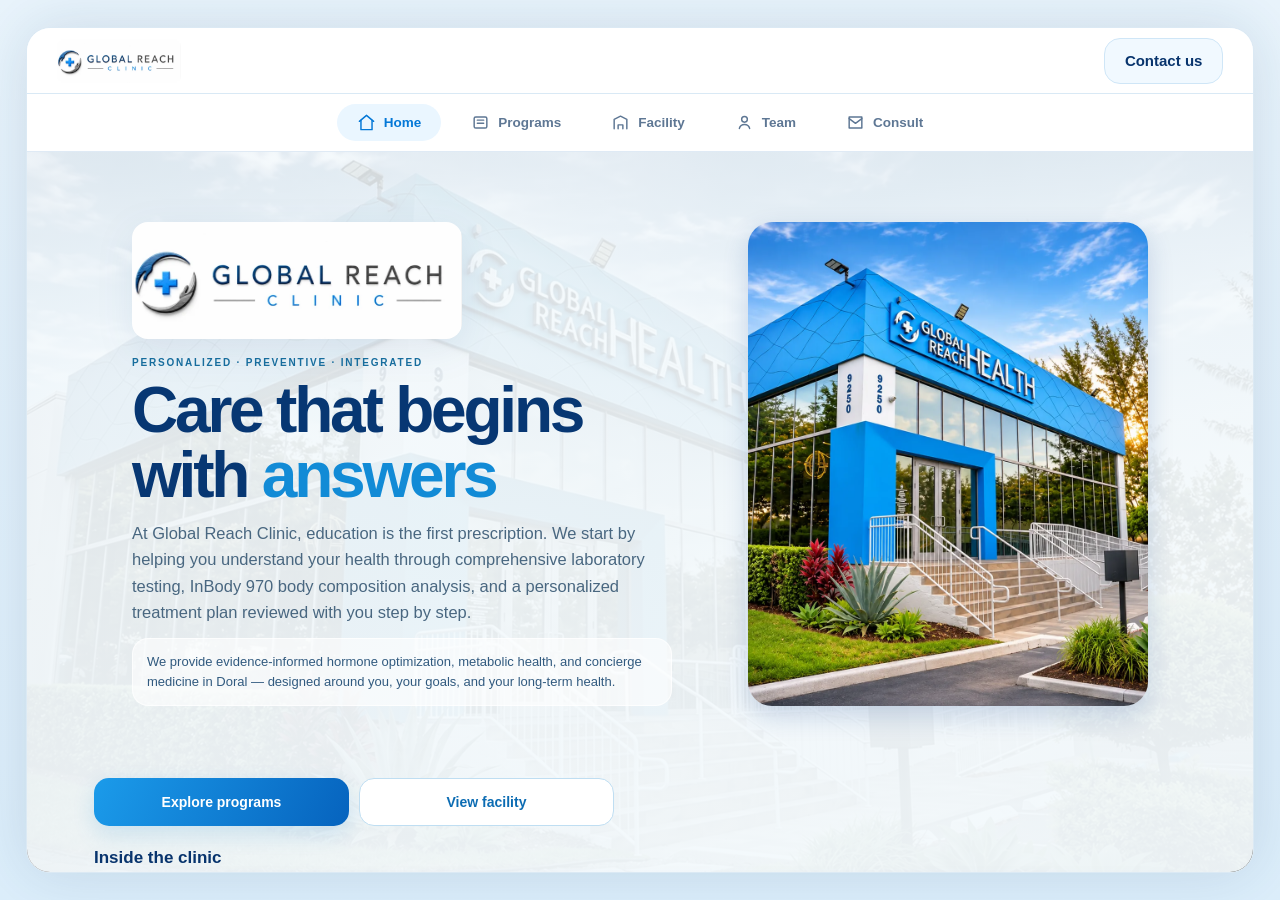
==== commit d63efecb: "Fondo del Home opacado: la foto del edificio con saturación al 45% para armonizar con el resto de im" ====
--- a/index.html
+++ b/index.html
@@ -10,9 +10,9 @@
 <meta property="og:type" content="website">
 <title>Global Reach Clinic · Mobile Experience</title>
 <link rel="icon" href="data:,">
-<link rel="stylesheet" href="css/styles.css?v=21">
+<link rel="stylesheet" href="css/styles.css?v=22">
 <link rel="stylesheet" href="css/desktop.css?v=6">
-<link rel="stylesheet" href="css/images.css?v=21">
+<link rel="stylesheet" href="css/images.css?v=22">
 </head>
 <body>
 <div class="app" id="app">
@@ -142,10 +142,10 @@
   <button class="tab" data-tab="consult" aria-label="Consult"><svg viewBox="0 0 24 24"><path d="M4 5h16v14H4z"></path><path d="m4 7 8 6 8-6"></path></svg><span>Consult</span></button>
 </nav>
 </div>
-<script src="js/images.js?v=21"></script>
-<script src="js/imgload.js?v=21"></script>
-<script src="js/legaldocs.js?v=21"></script><script src="js/app.js?v=21"></script>
-<script src="js/hint.js?v=21"></script><script src="discovery/pass.js?v=4"></script>
+<script src="js/images.js?v=22"></script>
+<script src="js/imgload.js?v=22"></script>
+<script src="js/legaldocs.js?v=22"></script><script src="js/app.js?v=22"></script>
+<script src="js/hint.js?v=22"></script><script src="discovery/pass.js?v=4"></script>
 
 </body>
 </html>
--- a/css/styles.css
+++ b/css/styles.css
@@ -118,7 +118,7 @@
 #home{position:relative;z-index:1}
 .home-bg{position:absolute;inset:0;z-index:0;display:none;overflow:hidden;pointer-events:none}
 #home.active ~ .home-bg{display:block}
-.home-bg img{position:absolute;inset:0;width:100%;height:100%;object-fit:cover;object-position:center 30%}
+.home-bg img{position:absolute;inset:0;width:100%;height:100%;object-fit:cover;object-position:center 30%;filter:saturate(.45) brightness(1.05) contrast(.97)}
 .home-bg-wash{position:absolute;inset:0;background:linear-gradient(180deg,rgba(243,249,252,.86) 0%,rgba(243,249,252,.93) 45%,rgba(243,249,252,.96) 100%)}
 #home .screen-inner{position:relative;z-index:1}
 
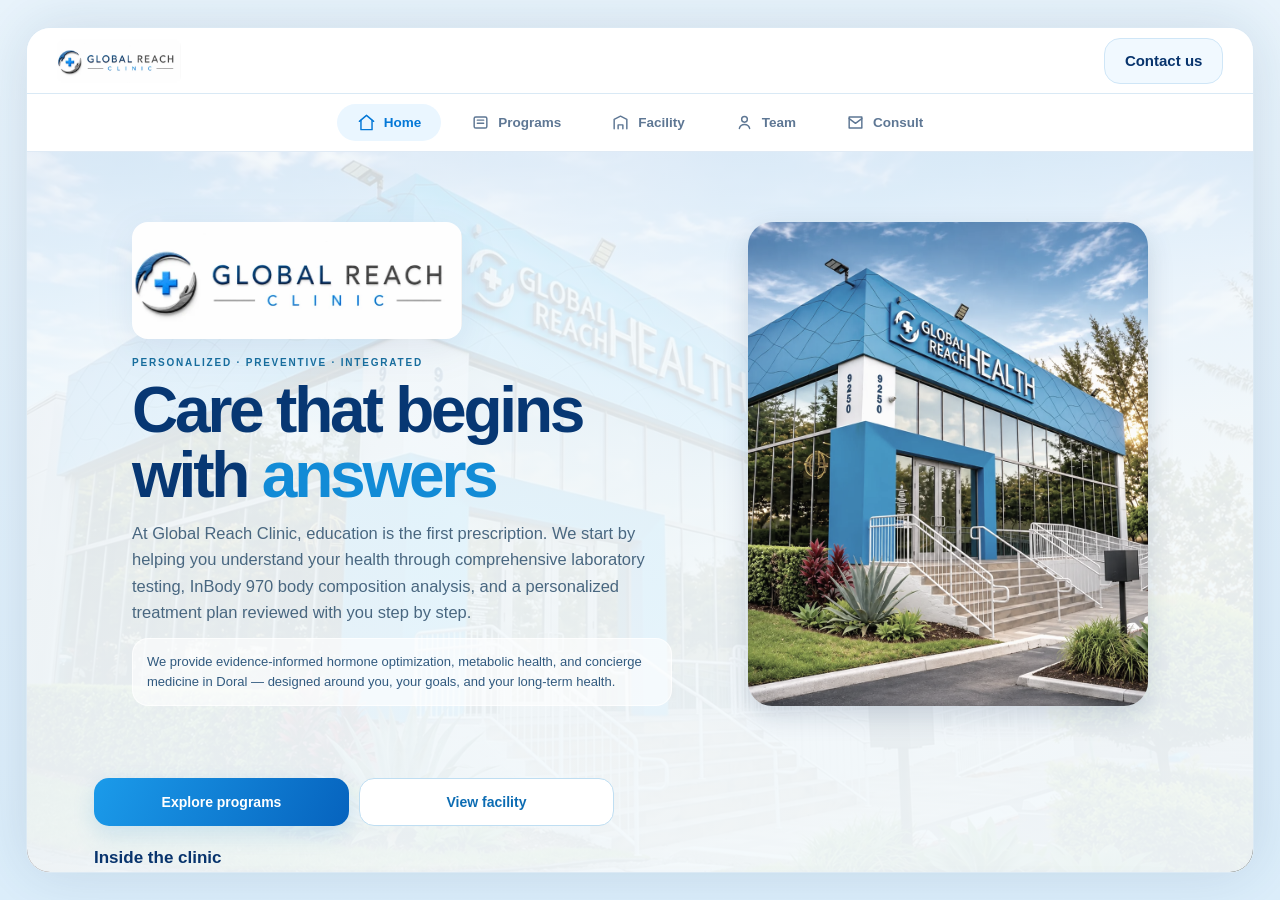
==== commit 007a37c7: "Corrección: el fondo queda como estaba; la imagen opacada (saturación al 50%) es la de la tarjeta de" ====
--- a/index.html
+++ b/index.html
@@ -10,9 +10,9 @@
 <meta property="og:type" content="website">
 <title>Global Reach Clinic · Mobile Experience</title>
 <link rel="icon" href="data:,">
-<link rel="stylesheet" href="css/styles.css?v=22">
-<link rel="stylesheet" href="css/desktop.css?v=6">
-<link rel="stylesheet" href="css/images.css?v=22">
+<link rel="stylesheet" href="css/styles.css?v=23">
+<link rel="stylesheet" href="css/desktop.css?v=7">
+<link rel="stylesheet" href="css/images.css?v=23">
 </head>
 <body>
 <div class="app" id="app">
@@ -142,10 +142,10 @@
   <button class="tab" data-tab="consult" aria-label="Consult"><svg viewBox="0 0 24 24"><path d="M4 5h16v14H4z"></path><path d="m4 7 8 6 8-6"></path></svg><span>Consult</span></button>
 </nav>
 </div>
-<script src="js/images.js?v=22"></script>
-<script src="js/imgload.js?v=22"></script>
-<script src="js/legaldocs.js?v=22"></script><script src="js/app.js?v=22"></script>
-<script src="js/hint.js?v=22"></script><script src="discovery/pass.js?v=4"></script>
+<script src="js/images.js?v=23"></script>
+<script src="js/imgload.js?v=23"></script>
+<script src="js/legaldocs.js?v=23"></script><script src="js/app.js?v=23"></script>
+<script src="js/hint.js?v=23"></script><script src="discovery/pass.js?v=4"></script>
 
 </body>
 </html>
--- a/css/styles.css
+++ b/css/styles.css
@@ -118,7 +118,7 @@
 #home{position:relative;z-index:1}
 .home-bg{position:absolute;inset:0;z-index:0;display:none;overflow:hidden;pointer-events:none}
 #home.active ~ .home-bg{display:block}
-.home-bg img{position:absolute;inset:0;width:100%;height:100%;object-fit:cover;object-position:center 30%;filter:saturate(.45) brightness(1.05) contrast(.97)}
+.home-bg img{position:absolute;inset:0;width:100%;height:100%;object-fit:cover;object-position:center 30%}
 .home-bg-wash{position:absolute;inset:0;background:linear-gradient(180deg,rgba(243,249,252,.86) 0%,rgba(243,249,252,.93) 45%,rgba(243,249,252,.96) 100%)}
 #home .screen-inner{position:relative;z-index:1}
 
--- a/css/desktop.css
+++ b/css/desktop.css
@@ -25,7 +25,7 @@
   .home-top{position:relative}
   #home .home-copy{max-width:540px}
   .hero-side{display:block;position:absolute;right:58px;top:54px;bottom:54px;width:400px}
-  .hero-side img{width:100%;height:100%;object-fit:cover;border-radius:24px;box-shadow:0 10px 26px rgba(11,61,145,.18);display:block}
+  .hero-side img{width:100%;height:100%;object-fit:cover;border-radius:24px;box-shadow:0 10px 26px rgba(11,61,145,.18);display:block;filter:saturate(.5) brightness(1.05) contrast(.97)}
   .home-actions{max-width:520px}
   /* G2 — galería en mosaico: las cinco fotos a la vez, en su formato */
   #gallery{height:520px}
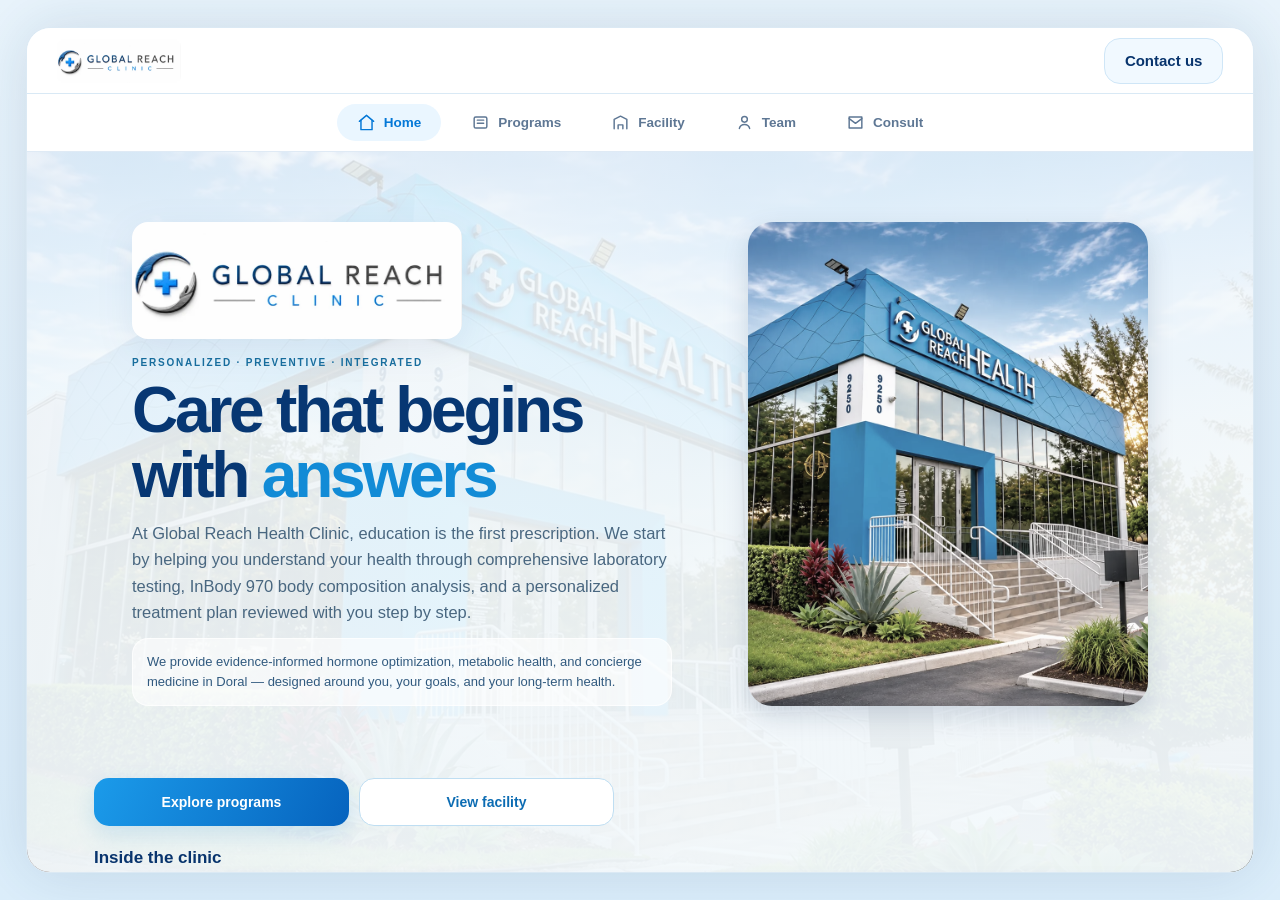
==== commit ad493033: "Foto de Consult con el mismo tratamiento que la tarjeta de Home, identidad centrada en la ventana de" ====
--- a/index.html
+++ b/index.html
@@ -4,22 +4,22 @@
 <meta charset="UTF-8">
 <meta name="viewport" content="width=device-width, initial-scale=1, viewport-fit=cover, maximum-scale=5">
 <meta name="theme-color" content="#f6fbff">
-<meta name="description" content="Global Reach Clinic · Doral, Florida. Personalized, preventive, integrated care: medical weight loss, women's health & BHRT, men's health & TRT, and IV therapy. Explore programs and request a consultation.">
-<meta property="og:title" content="Global Reach Clinic">
+<meta name="description" content="Global Reach Health Clinic · Doral, Florida. Personalized, preventive, integrated care: medical weight loss, women's health & BHRT, men's health & TRT, and IV therapy. Explore programs and request a consultation.">
+<meta property="og:title" content="Global Reach Health Clinic">
 <meta property="og:description" content="Understand your health. Choose the right path. Explore programs and request a consultation.">
 <meta property="og:type" content="website">
-<title>Global Reach Clinic · Mobile Experience</title>
+<title>Global Reach Health Clinic · Mobile Experience</title>
 <link rel="icon" href="data:,">
-<link rel="stylesheet" href="css/styles.css?v=23">
-<link rel="stylesheet" href="css/desktop.css?v=7">
-<link rel="stylesheet" href="css/images.css?v=23">
+<link rel="stylesheet" href="css/styles.css?v=25">
+<link rel="stylesheet" href="css/desktop.css?v=10">
+<link rel="stylesheet" href="css/images.css?v=25">
 </head>
 <body>
 <div class="app" id="app">
 <header class="header">
   <div class="header-left">
     <button class="back hidden" id="back" aria-label="Go back"><svg viewBox="0 0 24 24" aria-hidden="true"><path d="M14.5 5.5 8 12l6.5 6.5"/></svg></button>
-    <button class="brand" id="logoHome" type="button" aria-label="Go to Home"><span class="logo-img" role="img" aria-label="Global Reach Clinic logo"></span></button>
+    <button class="brand" id="logoHome" type="button" aria-label="Go to Home"><span class="logo-img" role="img" aria-label="Global Reach Health Clinic logo"></span></button>
   </div>
   <button class="header-btn" id="headerSchedule">Contact us</button>
 </header>
@@ -27,29 +27,29 @@
 <div class="screens">
   <section class="screen active" id="home"><div class="screen-inner">
     <div class="home-top">
-      <div class="home-logo"><span class="logo-img" role="img" aria-label="Global Reach Clinic logo"></span></div>
+      <div class="home-logo"><span class="logo-img" role="img" aria-label="Global Reach Health Clinic logo"></span></div>
       <div class="home-copy">
         <div class="eyebrow">Personalized · Preventive · Integrated</div>
         <h1>Care that begins with <span>answers</span></h1>
-        <p>At Global Reach Clinic, education is the first prescription. We start by helping you understand your health through comprehensive laboratory testing, InBody 970 body composition analysis, and a personalized treatment plan reviewed with you step by step.</p>
+        <p>At Global Reach Health Clinic, education is the first prescription. We start by helping you understand your health through comprehensive laboratory testing, InBody 970 body composition analysis, and a personalized treatment plan reviewed with you step by step.</p>
         <div class="home-what">We provide evidence-informed hormone optimization, metabolic health, and concierge medicine in Doral — designed around you, your goals, and your long-term health.</div>
       </div>
-    <div class="hero-side"><img data-img="homeBg" alt="Global Reach Clinic building in Doral"></div>
+    <div class="hero-side"><img data-img="homeBg" alt="Global Reach Health Clinic building in Doral"></div>
     </div>
     <div class="home-actions">
       <button class="btn" data-go="programs">Explore programs</button>
       <button class="btn secondary" data-go="facilities">View facility</button>
     </div>
     <div class="section-row"><strong>Inside the clinic</strong></div>
-    <div class="gallery" id="gallery"><button type="button" class="nav-arrow prev" id="galPrev" aria-label="Previous photo"><svg viewBox="0 0 24 24"><path d="M14.5 5.5 8 12l6.5 6.5"/></svg></button><button type="button" class="nav-arrow next" id="galNext" aria-label="Next photo"><svg viewBox="0 0 24 24"><path d="M9.5 5.5 16 12l-6.5 6.5"/></svg></button><div class="gal-track" id="galTrack"><figure class="gal-slide"><img data-img="galWelcome" alt="Clinic reception"><figcaption class="gal-cap"><b>Welcome to Global Reach Clinic</b><span>A different approach to your health.</span></figcaption></figure><figure class="gal-slide"><img data-img="galBody" alt="InBody body composition analysis"><figcaption class="gal-cap"><b>Understand your body</b><span>Advanced body composition analysis.</span></figcaption></figure><figure class="gal-slide"><img data-img="galPrecision" alt="Sterile compounding cleanroom"><figcaption class="gal-cap"><b>Precision behind the care</b><span>State-of-the-art sterile compounding facility</span></figcaption></figure><figure class="gal-slide"><img data-img="galPersonal" alt="Examination room" style="object-position:center 30%"><figcaption class="gal-cap"><b>Personalized care</b><span>Tailored treatments focused on your individual health needs.</span></figcaption></figure><figure class="gal-slide"><img data-img="galDesigned" alt="Infusion suite"><figcaption class="gal-cap"><b>Designed around you</b><span>A thoughtfully designed setting for clinically supervised therapies.</span></figcaption></figure></div></div><div class="deck-dots" id="galDots"></div><div class="gal-close"><strong>Prevent · Optimize · Live Healthier.</strong><span>HIPAA-secure care · Evidence-based · Elation + Guava</span></div><div class="section-row"><strong>Why choose us</strong></div><h2 class="home-h2">Three pillars behind every program we run</h2><p class="subtitle">Education - Clinical - Technology</p><div class="deck" id="pillarDeck"><button type="button" class="nav-arrow prev deck-prev" aria-label="Previous card"><svg viewBox="0 0 24 24"><path d="M14.5 5.5 8 12l6.5 6.5"/></svg></button><button type="button" class="nav-arrow next deck-next" aria-label="Next card"><svg viewBox="0 0 24 24"><path d="M9.5 5.5 16 12l-6.5 6.5"/></svg></button><article class="pillar-card deck-card"><span class="program-icon"><svg viewBox="0 0 24 24"><path d="M11 3h3l-1 7h-3z"/><path d="M11.5 10v3"/><path d="M6.5 16.5h11"/><path d="M9 16.5V19M15 16.5V19"/><path d="M5 21h14"/><path d="M14.5 4.5c2.8.8 4.3 3 4 6"/></svg></span><h3>Education - Education is our first prescription.</h3><p>We go through your results with you, one line at a time — what each number means, why yours looks the way it does, and what actually moves it. You leave with a written plan in plain language that’s yours to keep, and a real understanding of how your body works.</p></article><article class="pillar-card deck-card"><span class="program-icon"><svg viewBox="0 0 24 24"><path d="M5.5 3.5v5a4.5 4.5 0 0 0 9 0v-5"/><path d="M4 3.5h3M13 3.5h3"/><path d="M10 17.2v.6a4 4 0 0 0 4 4h.4a4 4 0 0 0 4-4v-2.2"/><circle cx="18.4" cy="12.8" r="2.2"/></svg></span><h3>Clinical - Nothing begins without the full picture.</h3><p>Every program starts with complete bloodwork, an InBody 970 body composition scan, and a full evaluation with your provider before anything is prescribed — even IV therapy and vitamin injections. Your plan follows a written protocol built from published medical evidence. Follow-up visits and repeat labs are scheduled from day one.</p></article><article class="pillar-card deck-card"><span class="program-icon"><svg viewBox="0 0 24 24"><rect x="6" y="4.5" width="12" height="17" rx="2"/><path d="M9.5 4.5a2.5 2.5 0 0 1 5 0"/><path d="m9.3 14.2 1.9 1.9 3.6-4.1"/></svg></span><h3>Technology - Your health, all in one place.</h3><p>Your health journey deserves clarity, convenience, and a personal connection. Securely access your lab results, clinical notes, body scans, and progress anytime, all in one place. Track your improvements, celebrate milestones, and stay connected with your care team through convenient messaging for guidance and support at every step of your journey.</p></article></div><div class="deck-dots" id="pillarDots"></div><footer class="legal-foot"><div class="legal-foot-title">Legal &amp; privacy</div><nav class="legal-links"><button data-doc="privacy">Privacy Policy</button><button data-doc="hipaa">HIPAA Privacy</button><button data-doc="gfe">Good Faith Estimate</button><button data-doc="nondiscrim">Nondiscrimination</button><button data-doc="telehealth">Telehealth</button></nav><p>© 2026 Global Reach Clinic</p></footer></div></section>
+    <div class="gallery" id="gallery"><button type="button" class="nav-arrow prev" id="galPrev" aria-label="Previous photo"><svg viewBox="0 0 24 24"><path d="M14.5 5.5 8 12l6.5 6.5"/></svg></button><button type="button" class="nav-arrow next" id="galNext" aria-label="Next photo"><svg viewBox="0 0 24 24"><path d="M9.5 5.5 16 12l-6.5 6.5"/></svg></button><div class="gal-track" id="galTrack"><figure class="gal-slide"><img data-img="galWelcome" alt="Clinic reception"><figcaption class="gal-cap"><b>Welcome to Global Reach Health Clinic</b><span>A different approach to your health.</span></figcaption></figure><figure class="gal-slide"><img data-img="galBody" alt="InBody body composition analysis"><figcaption class="gal-cap"><b>Understand your body</b><span>Advanced body composition analysis.</span></figcaption></figure><figure class="gal-slide"><img data-img="galPrecision" alt="Sterile compounding cleanroom"><figcaption class="gal-cap"><b>Precision behind the care</b><span>State-of-the-art sterile compounding facility</span></figcaption></figure><figure class="gal-slide"><img data-img="galPersonal" alt="Examination room" style="object-position:center 30%"><figcaption class="gal-cap"><b>Personalized care</b><span>Tailored treatments focused on your individual health needs.</span></figcaption></figure><figure class="gal-slide"><img data-img="galDesigned" alt="Infusion suite"><figcaption class="gal-cap"><b>Designed around you</b><span>A thoughtfully designed setting for clinically supervised therapies.</span></figcaption></figure></div></div><div class="deck-dots" id="galDots"></div><div class="gal-close"><strong>Prevent · Optimize · Live Healthier.</strong><span>HIPAA-secure care · Evidence-based · Elation + Guava</span></div><div class="section-row"><strong>Why choose us</strong></div><h2 class="home-h2">Three pillars behind every program we run</h2><p class="subtitle">Education - Clinical - Technology</p><div class="deck" id="pillarDeck"><button type="button" class="nav-arrow prev deck-prev" aria-label="Previous card"><svg viewBox="0 0 24 24"><path d="M14.5 5.5 8 12l6.5 6.5"/></svg></button><button type="button" class="nav-arrow next deck-next" aria-label="Next card"><svg viewBox="0 0 24 24"><path d="M9.5 5.5 16 12l-6.5 6.5"/></svg></button><article class="pillar-card deck-card"><span class="program-icon"><svg viewBox="0 0 24 24"><path d="M11 3h3l-1 7h-3z"/><path d="M11.5 10v3"/><path d="M6.5 16.5h11"/><path d="M9 16.5V19M15 16.5V19"/><path d="M5 21h14"/><path d="M14.5 4.5c2.8.8 4.3 3 4 6"/></svg></span><h3>Education - Education is our first prescription.</h3><p>We go through your results with you, one line at a time — what each number means, why yours looks the way it does, and what actually moves it. You leave with a written plan in plain language that’s yours to keep, and a real understanding of how your body works.</p></article><article class="pillar-card deck-card"><span class="program-icon"><svg viewBox="0 0 24 24"><path d="M5.5 3.5v5a4.5 4.5 0 0 0 9 0v-5"/><path d="M4 3.5h3M13 3.5h3"/><path d="M10 17.2v.6a4 4 0 0 0 4 4h.4a4 4 0 0 0 4-4v-2.2"/><circle cx="18.4" cy="12.8" r="2.2"/></svg></span><h3>Clinical - Nothing begins without the full picture.</h3><p>Every program starts with complete bloodwork, an InBody 970 body composition scan, and a full evaluation with your provider before anything is prescribed — even IV therapy and vitamin injections. Your plan follows a written protocol built from published medical evidence. Follow-up visits and repeat labs are scheduled from day one.</p></article><article class="pillar-card deck-card"><span class="program-icon"><svg viewBox="0 0 24 24"><rect x="6" y="4.5" width="12" height="17" rx="2"/><path d="M9.5 4.5a2.5 2.5 0 0 1 5 0"/><path d="m9.3 14.2 1.9 1.9 3.6-4.1"/></svg></span><h3>Technology - Your health, all in one place.</h3><p>Your health journey deserves clarity, convenience, and a personal connection. Securely access your lab results, clinical notes, body scans, and progress anytime, all in one place. Track your improvements, celebrate milestones, and stay connected with your care team through convenient messaging for guidance and support at every step of your journey.</p></article></div><div class="deck-dots" id="pillarDots"></div><footer class="legal-foot"><div class="legal-foot-title">Legal &amp; privacy</div><nav class="legal-links"><button data-doc="privacy">Privacy Policy</button><button data-doc="hipaa">HIPAA Privacy</button><button data-doc="gfe">Good Faith Estimate</button><button data-doc="nondiscrim">Nondiscrimination</button><button data-doc="telehealth">Telehealth</button></nav><p>© 2026 Global Reach Health Clinic</p></footer></div></section>
 
   <section class="screen" id="programs"><div class="screen-inner">
     <div class="eyebrow">Programs</div><h1 class="title">Explore the care programs.</h1>
     <p class="subtitle">Programs are what patients can ask about directly. IV Therapy lives here as one of those programs.</p>
     <div class="program-list" id="programList"></div><p class="clinical-note">Care plans are offered after provider evaluation and only when clinically indicated. Services may not be appropriate for every patient.</p>
-  <footer class="legal-foot"><div class="legal-foot-title">Legal &amp; privacy</div><nav class="legal-links"><button data-doc="privacy">Privacy Policy</button><button data-doc="hipaa">HIPAA Privacy</button><button data-doc="gfe">Good Faith Estimate</button><button data-doc="nondiscrim">Nondiscrimination</button><button data-doc="telehealth">Telehealth</button></nav><p>© 2026 Global Reach Clinic</p></footer></div></section>
+  <footer class="legal-foot"><div class="legal-foot-title">Legal &amp; privacy</div><nav class="legal-links"><button data-doc="privacy">Privacy Policy</button><button data-doc="hipaa">HIPAA Privacy</button><button data-doc="gfe">Good Faith Estimate</button><button data-doc="nondiscrim">Nondiscrimination</button><button data-doc="telehealth">Telehealth</button></nav><p>© 2026 Global Reach Health Clinic</p></footer></div></section>
 
-  <section class="screen" id="programDetail"><div class="screen-inner" id="programDetailBody"><footer class="legal-foot"><div class="legal-foot-title">Legal &amp; privacy</div><nav class="legal-links"><button data-doc="privacy">Privacy Policy</button><button data-doc="hipaa">HIPAA Privacy</button><button data-doc="gfe">Good Faith Estimate</button><button data-doc="nondiscrim">Nondiscrimination</button><button data-doc="telehealth">Telehealth</button></nav><p>© 2026 Global Reach Clinic</p></footer></div></section>
+  <section class="screen" id="programDetail"><div class="screen-inner" id="programDetailBody"><footer class="legal-foot"><div class="legal-foot-title">Legal &amp; privacy</div><nav class="legal-links"><button data-doc="privacy">Privacy Policy</button><button data-doc="hipaa">HIPAA Privacy</button><button data-doc="gfe">Good Faith Estimate</button><button data-doc="nondiscrim">Nondiscrimination</button><button data-doc="telehealth">Telehealth</button></nav><p>© 2026 Global Reach Health Clinic</p></footer></div></section>
 
   <section class="screen" id="iv"><div class="screen-inner">
     <div class="eyebrow">IV Therapy</div><h1 class="title">Browse IV therapies.</h1>
@@ -58,27 +58,23 @@
     <div class="categories" id="ivCategories"></div>
     <div id="ivList"></div>
     <div class="info">Every infusion begins with a health history and safety screening, in a comfortable, clinically monitored environment for personalized therapies. Pricing is shown from the supplied IV catalog.</div>
-  <footer class="legal-foot"><div class="legal-foot-title">Legal &amp; privacy</div><nav class="legal-links"><button data-doc="privacy">Privacy Policy</button><button data-doc="hipaa">HIPAA Privacy</button><button data-doc="gfe">Good Faith Estimate</button><button data-doc="nondiscrim">Nondiscrimination</button><button data-doc="telehealth">Telehealth</button></nav><p>© 2026 Global Reach Clinic</p></footer></div></section>
+  <footer class="legal-foot"><div class="legal-foot-title">Legal &amp; privacy</div><nav class="legal-links"><button data-doc="privacy">Privacy Policy</button><button data-doc="hipaa">HIPAA Privacy</button><button data-doc="gfe">Good Faith Estimate</button><button data-doc="nondiscrim">Nondiscrimination</button><button data-doc="telehealth">Telehealth</button></nav><p>© 2026 Global Reach Health Clinic</p></footer></div></section>
 
   <section class="screen" id="facilities"><div class="screen-inner">
     <div class="eyebrow">Facility</div><h1 class="title">Comprehensive Care</h1>
     <div class="all-in-one">ALL IN ONE PLACE</div>
-    <p class="subtitle facility-intro">A comprehensive approach to your health, combining integrated healthcare services, advanced technology, and a dedicated team that puts your well-being first.</p>
+    <p class="subtitle facility-intro">A comprehensive approach to your health, combining integrated healthcare services,<br class="br-d"> advanced technology, and a dedicated team that puts your well-being first.</p>
     <div id="facilityList"></div>
-  <footer class="legal-foot"><div class="legal-foot-title">Legal &amp; privacy</div><nav class="legal-links"><button data-doc="privacy">Privacy Policy</button><button data-doc="hipaa">HIPAA Privacy</button><button data-doc="gfe">Good Faith Estimate</button><button data-doc="nondiscrim">Nondiscrimination</button><button data-doc="telehealth">Telehealth</button></nav><p>© 2026 Global Reach Clinic</p></footer></div></section>
+  <footer class="legal-foot"><div class="legal-foot-title">Legal &amp; privacy</div><nav class="legal-links"><button data-doc="privacy">Privacy Policy</button><button data-doc="hipaa">HIPAA Privacy</button><button data-doc="gfe">Good Faith Estimate</button><button data-doc="nondiscrim">Nondiscrimination</button><button data-doc="telehealth">Telehealth</button></nav><p>© 2026 Global Reach Health Clinic</p></footer></div></section>
 
   <section class="screen" id="consult"><div class="screen-inner">
     <div class="eyebrow">Consultation</div><h1 class="title">Request a consultation.</h1>
-    <div class="program-banner consult-banner"><img class="photo" data-img="programBanner" alt="Global Reach Clinic building in Doral"></div>
+    <div class="consult-side"><div class="program-banner consult-banner"><img class="photo" data-img="programBanner" alt="Global Reach Health Clinic building in Doral"></div>
     <button type="button" class="address-card" id="addressCard" aria-label="Get directions to 9250 NW 25th St, Doral, FL 33172, United States">
       <span class="address-pin"><svg viewBox="0 0 24 24" aria-hidden="true"><path d="M12 21.5S5 15.6 5 9.9A7 7 0 0 1 19 9.9c0 5.7-7 11.6-7 11.6Z"/><circle cx="12" cy="10" r="2.6"/></svg></span>
       <span class="address-text">9250 NW 25th St<br>Doral, FL 33172<br>United States</span>
       <span class="address-go">Directions</span>
-    </button>
-    <div class="reach-card"><div class="reach-title">Reach us directly</div>
-<a class="reach-row" href="tel:+17869316508"><span class="reach-ic"><svg viewBox="0 0 24 24"><path d="M5 4h4l2 5-2.5 1.5a12 12 0 0 0 5 5L15 13l5 2v4a2 2 0 0 1-2 2A16 16 0 0 1 3 6a2 2 0 0 1 2-2"/></svg></span><span class="reach-tx"><strong>Call us</strong><small>+1 (786) 931-6508</small></span></a>
-<a class="reach-row" href="https://wa.me/17869316508" target="_blank" rel="noopener"><span class="reach-ic"><svg viewBox="0 0 24 24"><path d="M21 11.5a8.5 8.5 0 0 1-12.4 7.6L3 21l1.9-5.6A8.5 8.5 0 1 1 21 11.5z"/></svg></span><span class="reach-tx"><strong>WhatsApp</strong><small>Message us now</small></span></a>
-<a class="reach-row" href="mailto:mdrequest@grhclinic.com"><span class="reach-ic"><svg viewBox="0 0 24 24"><rect x="3" y="5" width="18" height="14" rx="2"/><path d="M3 7l9 6 9-6"/></svg></span><span class="reach-tx"><strong>Email</strong><small>mdrequest@grhclinic.com</small></span></a></div>
+    </button></div>
     <form class="form-card" id="contactForm" novalidate>
       <div class="field"><label for="name">Full name *</label><input id="name" required autocomplete="name" maxlength="80" placeholder="Your full name"></div>
       <div class="field"><label for="phone">Phone number *</label><input id="phone" type="tel" required autocomplete="tel" inputmode="tel" maxlength="30" placeholder="(786) 931-6508"></div>
@@ -89,7 +85,7 @@
       <div class="field hidden" id="ivWrap"><label for="ivSelection">Specific IV option (optional)</label><select id="ivSelection"><option value="">Please help me choose</option></select><small>Pricing is shown for reference; eligibility depends on clinical review.</small></div>
       <div class="field"><label for="reason">Why are you interested in this program? *</label><textarea id="reason" required maxlength="600" placeholder="Describe your goals or questions."></textarea></div>
       
-      <button class="btn full" type="submit">Contact Global Reach Clinic</button><p class="privacy-note"><strong>Privacy &amp; messaging:</strong> this site stores nothing — your message opens in your own messaging app, ready for you to send. Please avoid sensitive medical details in your first message.</p>
+      <button class="btn full" type="submit">Contact Global Reach Health Clinic</button><p class="privacy-note"><strong>Privacy &amp; messaging:</strong> this site stores nothing — your message opens in your own messaging app, ready for you to send. Please avoid sensitive medical details in your first message.</p>
       <div class="sheet-backdrop" id="confirmBackdrop"></div>
   <div class="sheet-backdrop" id="mapsBackdrop"></div>
   <div class="confirm" id="mapsSheet" role="dialog" aria-modal="true" aria-label="Choose a maps app">
@@ -102,24 +98,24 @@
       <div class="confirm" id="confirm">
         <button class="sheet-close" id="closeConfirm" type="button" aria-label="Close">&times;</button>
         <strong>Your message is ready.</strong>
-        <div class="send-to"><img class="send-to-badge" data-img="logoMark" alt="Global Reach Clinic logo"><div class="send-to-text"><strong>Global Reach Clinic</strong><span>+1 (786) 931-6508</span><span class="send-to-mail">mdrequest@grhclinic.com</span></div></div>
+        <div class="send-to"><img class="send-to-badge" data-img="logoMark" alt="Global Reach Health Clinic logo"><div class="send-to-text"><strong>Global Reach Health Clinic</strong><span>+1 (786) 931-6508</span><span class="send-to-mail">mdrequest@grhclinic.com</span></div></div>
         <p class="choose-label">Choose how to send it</p>
         <a class="btn full" id="openSMS" href="#"><svg viewBox="0 0 24 24" fill="none" stroke="currentColor" stroke-width="1.9" stroke-linecap="round" stroke-linejoin="round"><path d="M21 11.5a8.38 8.38 0 0 1-.9 3.8 8.5 8.5 0 0 1-7.6 4.7 8.38 8.38 0 0 1-3.8-.9L3 21l1.9-5.7a8.38 8.38 0 0 1-.9-3.8 8.5 8.5 0 0 1 4.7-7.6 8.38 8.38 0 0 1 3.8-.9h.5a8.48 8.48 0 0 1 8 8v.5z"/></svg>Message</a>
         <a class="btn full secondary" id="openWA" href="#"><svg viewBox="0 0 24 24" fill="none" stroke="currentColor" stroke-width="1.9" stroke-linecap="round" stroke-linejoin="round"><path d="M22 16.92v3a2 2 0 0 1-2.18 2 19.79 19.79 0 0 1-8.63-3.07 19.5 19.5 0 0 1-6-6A19.79 19.79 0 0 1 2.12 4.18 2 2 0 0 1 4.11 2h3a2 2 0 0 1 2 1.72c.13.96.36 1.9.7 2.81a2 2 0 0 1-.45 2.11L8.09 9.91a16 16 0 0 0 6 6l1.27-1.27a2 2 0 0 1 2.11-.45c.91.34 1.85.57 2.81.7A2 2 0 0 1 22 16.92z"/></svg>WhatsApp</a>
         <a class="btn full secondary send-email" id="openEmail" href="#"><svg viewBox="0 0 24 24" fill="none" stroke="currentColor" stroke-width="1.9" stroke-linecap="round" stroke-linejoin="round"><rect x="2" y="4" width="20" height="16" rx="2"/><path d="m22 7-10 6L2 7"/></svg>Email</a>
         <div class="note" id="linkHint" style="display:none"><strong>The app didn't open?</strong> Previews inside WhatsApp, YouTube and other apps block links to other apps. Open this page in Safari or Chrome and tap again.</div>
-        <div class="info"><strong>Privacy &amp; Messaging Notice:</strong> This website does not store or send your information. Your message is prepared on your phone and opens in your own Messages or WhatsApp app — nothing is sent until you tap Send there. By messaging us, you agree to receive replies from Global Reach Clinic about your consultation at the number you provide. Message and data rates may apply. Text messaging is not fully secure: please avoid sharing sensitive medical details in your first message, and our team will guide you on what to share next.</div>
+        <div class="info"><strong>Privacy &amp; Messaging Notice:</strong> This website does not store or send your information. Your message is prepared on your phone and opens in your own Messages or WhatsApp app — nothing is sent until you tap Send there. By messaging us, you agree to receive replies from Global Reach Health Clinic about your consultation at the number you provide. Message and data rates may apply. Text messaging is not fully secure: please avoid sharing sensitive medical details in your first message, and our team will guide you on what to share next.</div>
       </div>
     </form>
-    <div class="foot-note">Global Reach Clinic</div>
-  <footer class="legal-foot"><div class="legal-foot-title">Legal &amp; privacy</div><nav class="legal-links"><button data-doc="privacy">Privacy Policy</button><button data-doc="hipaa">HIPAA Privacy</button><button data-doc="gfe">Good Faith Estimate</button><button data-doc="nondiscrim">Nondiscrimination</button><button data-doc="telehealth">Telehealth</button></nav><p>© 2026 Global Reach Clinic</p></footer></div></section><section class="screen" id="provider"><div class="screen-inner">
+    <div class="foot-note">Global Reach Health Clinic</div>
+  <footer class="legal-foot"><div class="legal-foot-title">Legal &amp; privacy</div><nav class="legal-links"><button data-doc="privacy">Privacy Policy</button><button data-doc="hipaa">HIPAA Privacy</button><button data-doc="gfe">Good Faith Estimate</button><button data-doc="nondiscrim">Nondiscrimination</button><button data-doc="telehealth">Telehealth</button></nav><p>© 2026 Global Reach Health Clinic</p></footer></div></section><section class="screen" id="provider"><div class="screen-inner">
 <div class="eyebrow">Our team</div>
 <h2 class="title">Meet your care team</h2>
-<p class="subtitle">The providers behind your care — one connected team, one personalized approach.</p>
+<p class="subtitle">The TEAM behind your care.</p>
 <div class="team-grid" id="teamGrid"></div>
 <div class="quote">One connected team. One personalized approach.</div>
 <div class="detail-actions"><button class="btn full" data-go="consult">Schedule a Consultation</button></div>
-<footer class="legal-foot"><div class="legal-foot-title">Legal &amp; privacy</div><nav class="legal-links"><button data-doc="privacy">Privacy Policy</button><button data-doc="hipaa">HIPAA Privacy</button><button data-doc="gfe">Good Faith Estimate</button><button data-doc="nondiscrim">Nondiscrimination</button><button data-doc="telehealth">Telehealth</button></nav><p>© 2026 Global Reach Clinic</p></footer></div></section><section class="screen" id="member"><div class="screen-inner">
+<footer class="legal-foot"><div class="legal-foot-title">Legal &amp; privacy</div><nav class="legal-links"><button data-doc="privacy">Privacy Policy</button><button data-doc="hipaa">HIPAA Privacy</button><button data-doc="gfe">Good Faith Estimate</button><button data-doc="nondiscrim">Nondiscrimination</button><button data-doc="telehealth">Telehealth</button></nav><p>© 2026 Global Reach Health Clinic</p></footer></div></section><section class="screen" id="member"><div class="screen-inner">
 <button class="back" id="memberBack" type="button">← Our team</button>
 <img class="provider-photo" id="mPhoto" alt="">
 <h2 class="title" id="mName"></h2>
@@ -130,7 +126,7 @@
 <div id="mGlanceWrap"><div class="section-row"><strong>At a glance</strong></div>
 <div class="glance" id="mGlance"></div></div>
 <div class="detail-actions"><button class="btn full" data-go="consult">Schedule a Consultation</button></div>
-<footer class="legal-foot"><div class="legal-foot-title">Legal &amp; privacy</div><nav class="legal-links"><button data-doc="privacy">Privacy Policy</button><button data-doc="hipaa">HIPAA Privacy</button><button data-doc="gfe">Good Faith Estimate</button><button data-doc="nondiscrim">Nondiscrimination</button><button data-doc="telehealth">Telehealth</button></nav><p>© 2026 Global Reach Clinic</p></footer></div></section><section class="screen" id="legalDoc"><div class="screen-inner"><div class="eyebrow">Legal &amp; privacy</div><h2 class="title" id="legalDocTitle"></h2><div id="legalDocBody" class="legal-body"></div></div></section>
+<footer class="legal-foot"><div class="legal-foot-title">Legal &amp; privacy</div><nav class="legal-links"><button data-doc="privacy">Privacy Policy</button><button data-doc="hipaa">HIPAA Privacy</button><button data-doc="gfe">Good Faith Estimate</button><button data-doc="nondiscrim">Nondiscrimination</button><button data-doc="telehealth">Telehealth</button></nav><p>© 2026 Global Reach Health Clinic</p></footer></div></section><section class="screen" id="legalDoc"><div class="screen-inner"><div class="eyebrow">Legal &amp; privacy</div><h2 class="title" id="legalDocTitle"></h2><div id="legalDocBody" class="legal-body"></div></div></section>
 <div class="home-bg" aria-hidden="true"><img data-img="programBanner" alt=""><div class="home-bg-wash"></div></div>
   <div class="toast" id="toast"></div>
 </div>
@@ -142,10 +138,10 @@
   <button class="tab" data-tab="consult" aria-label="Consult"><svg viewBox="0 0 24 24"><path d="M4 5h16v14H4z"></path><path d="m4 7 8 6 8-6"></path></svg><span>Consult</span></button>
 </nav>
 </div>
-<script src="js/images.js?v=23"></script>
-<script src="js/imgload.js?v=23"></script>
-<script src="js/legaldocs.js?v=23"></script><script src="js/app.js?v=23"></script>
-<script src="js/hint.js?v=23"></script><script src="discovery/pass.js?v=4"></script>
+<script src="js/images.js?v=25"></script>
+<script src="js/imgload.js?v=25"></script>
+<script src="js/legaldocs.js?v=25"></script><script src="js/app.js?v=25"></script>
+<script src="js/hint.js?v=25"></script><script src="discovery/pass.js?v=4"></script>
 
 </body>
 </html>
--- a/css/styles.css
+++ b/css/styles.css
@@ -21,7 +21,7 @@
 .iv-cover{height:145px;margin:14px 0 18px;border-radius:20px;overflow:hidden;background:#e8f5ff}.categories{display:flex;gap:8px;overflow:auto;padding-bottom:7px;scrollbar-width:none;margin:16px 0}.categories::-webkit-scrollbar{display:none}.chip{white-space:nowrap;border:1px solid #cbe2f0;background:#fff;color:#2c628c;border-radius:999px;font-weight:850;font-size:12px;padding:10px 13px}.chip.active{background:#0d79c8;border-color:#0d79c8;color:#fff}
 .iv-group-label{font-size:11px;font-weight:900;letter-spacing:.14em;text-transform:uppercase;color:#2f85bb;margin:8px 0 3px}
 .iv-card{display:flex;align-items:flex-start;gap:12px;background:#fff;border:1px solid var(--line);border-radius:18px;padding:15px;margin:10px 0;text-align:left;width:100%}.iv-card .program-icon{height:49px;width:49px;border-radius:15px;font-size:23px}.iv-card h3{margin:0 0 4px;color:var(--navy);font-size:15px;line-height:1.2}.iv-card p{margin:0;color:#4f6f8a;font-size:12px;line-height:1.45}.money{color:#0879ca;font-weight:900;white-space:nowrap;font-size:15px;align-self:start}.info{background:#edf8ff;border:1px solid #cfe5f4;padding:13px 14px;border-radius:16px;font-size:12px;line-height:1.55;color:#50708c;margin:12px 0}.desc{font-size:15px;color:#4d6a84;line-height:1.65}.facility-item{display:flex;gap:14px;margin:12px 0;background:white;border:1px solid var(--line);padding:11px;border-radius:18px;align-items:center}.facility-item img{width:95px;height:80px;object-fit:cover;border-radius:12px;flex:none}.facility-item h3{color:var(--navy);font-size:15px;margin:0 0 4px}.facility-item p{font-size:12px;line-height:1.42;color:var(--muted);margin:0}
-.form-card{border:1px solid var(--line);background:white;border-radius:21px;padding:17px;box-shadow:var(--shadow)}.field{margin:0 0 16px}.field label{display:block;font-size:13px;font-weight:800;color:#254e70;margin-bottom:7px}.field input,.field select,.field textarea{width:100%;border:1px solid #c8ddea;border-radius:12px;padding:12px 13px;background:#f9fcff;color:#153b5d;font-size:16px;min-height:49px}.field textarea{min-height:105px;resize:vertical}.field small{font-size:11px;color:#5e7794;line-height:1.4;display:block;margin-top:5px}.email-wrap{display:block;position:relative}.field .email-wrap input{position:relative;z-index:1}.email-ghost{position:absolute;inset:1px;z-index:2;display:flex;align-items:center;padding:12px 13px;font-size:16px;white-space:pre;overflow:hidden;pointer-events:none}.ghost-typed{color:transparent}.ghost-suffix{color:#8fb0c9;pointer-events:auto;cursor:pointer}.confirm{display:none}.sheet-backdrop{display:none;position:fixed;inset:0;background:rgba(7,42,72,.45);z-index:9}.sheet-backdrop.active{display:block}.confirm.active{display:block;position:fixed;left:0;right:0;bottom:0;margin:0 auto;width:100%;max-width:480px;z-index:10;background:#fff;border:1px solid #c0e0ef;border-bottom:0;border-radius:22px 22px 0 0;padding:10px 18px calc(16px + var(--safe));box-shadow:0 -14px 44px rgba(6,50,90,.28);animation:sheetUp .28s ease}.confirm.active::before{content:"";display:block;width:44px;height:5px;border-radius:99px;background:#c9e2f2;margin:2px auto 12px}.confirm>strong{font-size:17px;color:var(--navy)}.confirm .btn{margin:5px 0}.confirm button.sheet-close{position:absolute;top:12px;right:12px;width:34px;height:34px;margin:0;border-radius:50%;border:1px solid #cfe6f7;background:#f1f9ff;color:#37617f;font-size:19px;line-height:1;display:flex;align-items:center;justify-content:center;cursor:pointer}@keyframes sheetUp{from{transform:translateY(26px);opacity:.4}to{transform:none;opacity:1}}.send-to{display:flex;align-items:center;gap:11px;background:#ebf8ff;border:1px solid #c0e0ef;border-radius:15px;padding:10px 12px;margin:12px 0 2px}.send-to-badge{width:42px;height:42px;border-radius:50%;object-fit:cover;background:#fff;border:1px solid #c0e0ef;flex:none}.send-to-text strong{display:block;font-size:14px;color:var(--navy)}.send-to-text span{font-size:13px;font-weight:700;color:#0c6cb3}.confirm .choose-label{font-size:13.5px;font-weight:650;color:#20506f;margin:10px 0 2px}.confirm .fineprint{font-size:10.5px;color:#7d9db4;text-align:center;margin:9px 0 0}.confirm .btn{gap:9px}.confirm .btn svg{width:19px;height:19px;flex:none}.confirm p{font-size:12px;line-height:1.6;color:#37617f;margin:9px 0}.confirm button{width:100%;margin:5px 0}.bar{height:5px;background:#e1f0fa;border-radius:5px;overflow:hidden;margin:0 20px 12px}.bar span{display:block;height:100%;background:#1189d9;width:0;transition:width .2s}.empty{padding:18px;text-align:center;color:#5e7794}.foot-note{font-size:11px;text-align:center;color:#5e7794;margin-top:16px}.toast{position:absolute;bottom:86px;left:18px;right:18px;z-index:12;background:#0a3b76;color:#fff;padding:13px 17px;border-radius:14px;text-align:center;display:none;font-size:13px;box-shadow:0 12px 28px rgba(7,52,92,.31)}.toast.show{display:block}
+.form-card{border:1px solid var(--line);background:white;border-radius:21px;padding:17px;box-shadow:var(--shadow)}.field{margin:0 0 16px}.field label{display:block;font-size:13px;font-weight:800;color:#254e70;margin-bottom:7px}.field input,.field select,.field textarea{width:100%;border:1px solid #c8ddea;border-radius:12px;padding:12px 13px;background:#f9fcff;color:#153b5d;font-size:16px;min-height:49px}.field textarea{min-height:105px;resize:vertical}.field small{font-size:11px;color:#5e7794;line-height:1.4;display:block;margin-top:5px}.email-wrap{display:block;position:relative}.field .email-wrap input{position:relative;z-index:1}.email-ghost{position:absolute;inset:1px;z-index:2;display:flex;align-items:center;padding:12px 13px;font-size:16px;white-space:pre;overflow:hidden;pointer-events:none}.ghost-typed{color:transparent}.ghost-suffix{color:#8fb0c9;pointer-events:auto;cursor:pointer}.confirm{display:none}.sheet-backdrop{display:none;position:fixed;inset:0;background:rgba(7,42,72,.45);z-index:9}.sheet-backdrop.active{display:block}.confirm.active{display:block;position:fixed;left:0;right:0;bottom:0;margin:0 auto;width:100%;max-width:480px;z-index:10;background:#fff;border:1px solid #c0e0ef;border-bottom:0;border-radius:22px 22px 0 0;padding:10px 18px calc(16px + var(--safe));box-shadow:0 -14px 44px rgba(6,50,90,.28);animation:sheetUp .28s ease}.confirm.active::before{content:"";display:block;width:44px;height:5px;border-radius:99px;background:#c9e2f2;margin:2px auto 12px}.confirm>strong{font-size:17px;color:var(--navy)}.confirm .btn{margin:5px 0}.confirm button.sheet-close{position:absolute;top:12px;right:12px;width:34px;height:34px;margin:0;border-radius:50%;border:1px solid #cfe6f7;background:#f1f9ff;color:#37617f;font-size:19px;line-height:1;display:flex;align-items:center;justify-content:center;cursor:pointer}@keyframes sheetUp{from{transform:translateY(26px);opacity:.4}to{transform:none;opacity:1}}.send-to{display:flex;flex-direction:column;align-items:center;gap:7px;background:#ebf8ff;border:1px solid #c0e0ef;border-radius:15px;padding:14px 12px 12px;margin:12px 0 2px;text-align:center}.send-to-badge{width:42px;height:42px;border-radius:50%;object-fit:cover;background:#fff;border:1px solid #c0e0ef;flex:none}.send-to-text strong{display:block;font-size:14px;color:var(--navy)}.send-to-text span{font-size:13px;font-weight:700;color:#0c6cb3}.confirm .choose-label{font-size:13.5px;font-weight:650;color:#20506f;margin:10px 0 2px}.confirm .fineprint{font-size:10.5px;color:#7d9db4;text-align:center;margin:9px 0 0}.confirm .btn{gap:9px}.confirm .btn svg{width:19px;height:19px;flex:none}.confirm p{font-size:12px;line-height:1.6;color:#37617f;margin:9px 0}.confirm button{width:100%;margin:5px 0}.bar{height:5px;background:#e1f0fa;border-radius:5px;overflow:hidden;margin:0 20px 12px}.bar span{display:block;height:100%;background:#1189d9;width:0;transition:width .2s}.empty{padding:18px;text-align:center;color:#5e7794}.foot-note{font-size:11px;text-align:center;color:#5e7794;margin-top:16px}.toast{position:absolute;bottom:86px;left:18px;right:18px;z-index:12;background:#0a3b76;color:#fff;padding:13px 17px;border-radius:14px;text-align:center;display:none;font-size:13px;box-shadow:0 12px 28px rgba(7,52,92,.31)}.toast.show{display:block}
 @media (max-width:360px){.screen-inner{padding:16px 15px 28px}.home-top{margin:-16px -15px 18px;padding:20px}.header{padding:8px 14px}.brand .logo-img{height:30px}.tab{font-size:9px}.program-tile{padding:11px}.program-icon{width:48px;height:48px}}
 @media (min-width:600px){body{display:grid;place-items:center}.app{height:min(900px,94%);max-height:94%;border-radius:28px;border:1px solid #dbe9f4}.bottom{padding-bottom:9px}}
 @media (prefers-reduced-motion:reduce){*{animation:none!important;scroll-behavior:auto!important}}
@@ -168,3 +168,7 @@
 #memberBack{position:static;width:auto;height:auto;padding:9px 16px;border-radius:999px;background:#eaf3fb;color:#0b5fa5;font-weight:700;font-size:14px;border:1px solid #cfe3f5;margin-bottom:12px;display:inline-block}
 .mc-role{font-size:12.5px;font-weight:700;color:#0b3c6e;margin-top:2px}
 .member-role{font-size:17px;font-weight:700;color:#0b3c6e;margin-top:2px}
+
+.br-d{display:none}
+
+.consult-banner img.photo{filter:saturate(.5) brightness(1.05) contrast(.97)}
--- a/css/desktop.css
+++ b/css/desktop.css
@@ -1,5 +1,4 @@
 /* ===== Capa de escritorio (≥1024px). Por debajo de ese ancho, este archivo no cambia nada. ===== */
-.reach-card{display:none}
 .hero-side{display:none}
 .send-email{display:none}
 .send-to-mail{display:none}
@@ -51,14 +50,17 @@
   #member .screen-inner{max-width:1060px}
   #member .provider-photo{float:left;width:350px;margin:4px 34px 18px 0;border-radius:22px}
   #facilityList{display:grid;grid-template-columns:repeat(3,1fr);gap:18px}
+  #facilities .subtitle{max-width:880px}
+  .br-d{display:initial}
   #ivList{display:grid;grid-template-columns:repeat(3,1fr);gap:16px}
   #consult .screen-inner{display:grid;grid-template-columns:1.12fr .88fr;column-gap:26px;row-gap:18px;align-items:start}
   #consult .eyebrow,#consult .title{grid-column:1/-1}
-  #consult .form-card{grid-column:1;grid-row:3/span 3;padding:26px}
-  #consult .consult-banner{grid-column:2;grid-row:3;height:196px;width:100%;aspect-ratio:auto;margin:0;border-radius:20px;overflow:hidden}
+  #consult .form-card{grid-column:1;grid-row:3/span 2;padding:26px}
+  #consult .consult-side{grid-column:2;grid-row:3/span 2;display:flex;flex-direction:column;gap:18px;align-self:stretch}
+  #consult .consult-side>*{margin-top:0!important;margin-bottom:0!important}
+  #consult .consult-banner{flex:1 1 auto;min-height:0;width:100%;aspect-ratio:auto;margin:0;border-radius:20px;overflow:hidden}
   #consult .consult-banner img.photo{width:100%;height:100%;object-fit:cover;object-position:center 32%;display:block}
-  #consult .address-card{grid-column:2;grid-row:4;width:100%}
-  #consult .reach-card{display:block;grid-column:2;grid-row:5;background:#fff;border:1px solid var(--line);border-radius:21px;padding:18px;box-shadow:var(--shadow)}
+  #consult .address-card{width:100%}
   #consult .legal-foot{grid-column:1/-1}
   #contactForm{display:grid;grid-template-columns:1fr 1fr;column-gap:16px}
   #contactForm .field:has(#email),#contactForm .field:has(#reason),#contactForm #otherWrap,#contactForm #ivWrap,#contactForm>.btn,#contactForm>.privacy-note{grid-column:1/-1}
@@ -83,4 +85,6 @@
   .program-tile:hover,.member-card:hover,.facility-item:hover,.iv-card:hover,.detail-section:hover{transform:translateY(-4px);box-shadow:0 18px 34px rgba(11,61,145,.16)}
   #pillarDeck .deck-card{transition:transform .25s ease,box-shadow .25s ease}
   #pillarDeck .deck-card:hover{transform:translateY(-4px)!important;box-shadow:0 18px 34px rgba(11,61,145,.16)}
+  #galTrack .gal-slide{transition:transform .25s ease,box-shadow .25s ease}
+  #galTrack .gal-slide:hover{transform:translateY(-4px);box-shadow:0 18px 34px rgba(11,61,145,.16)}
 }
